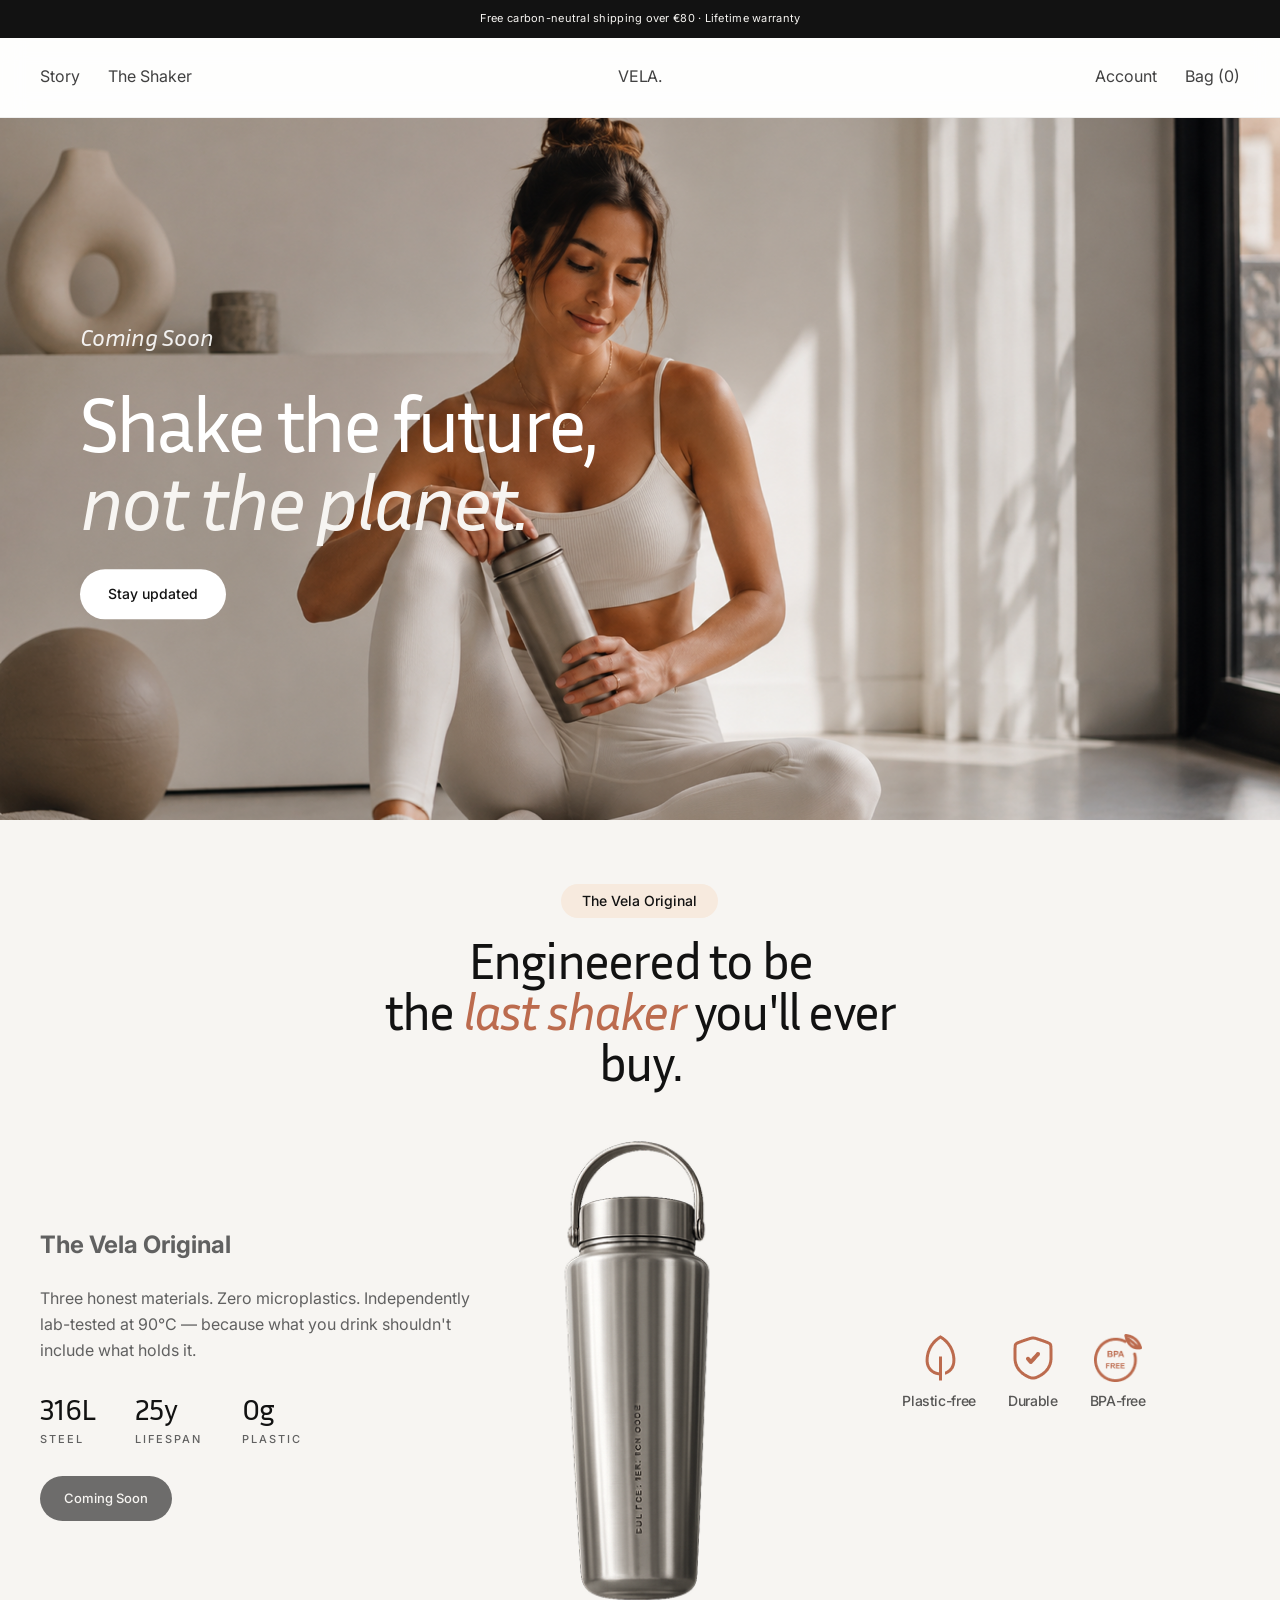
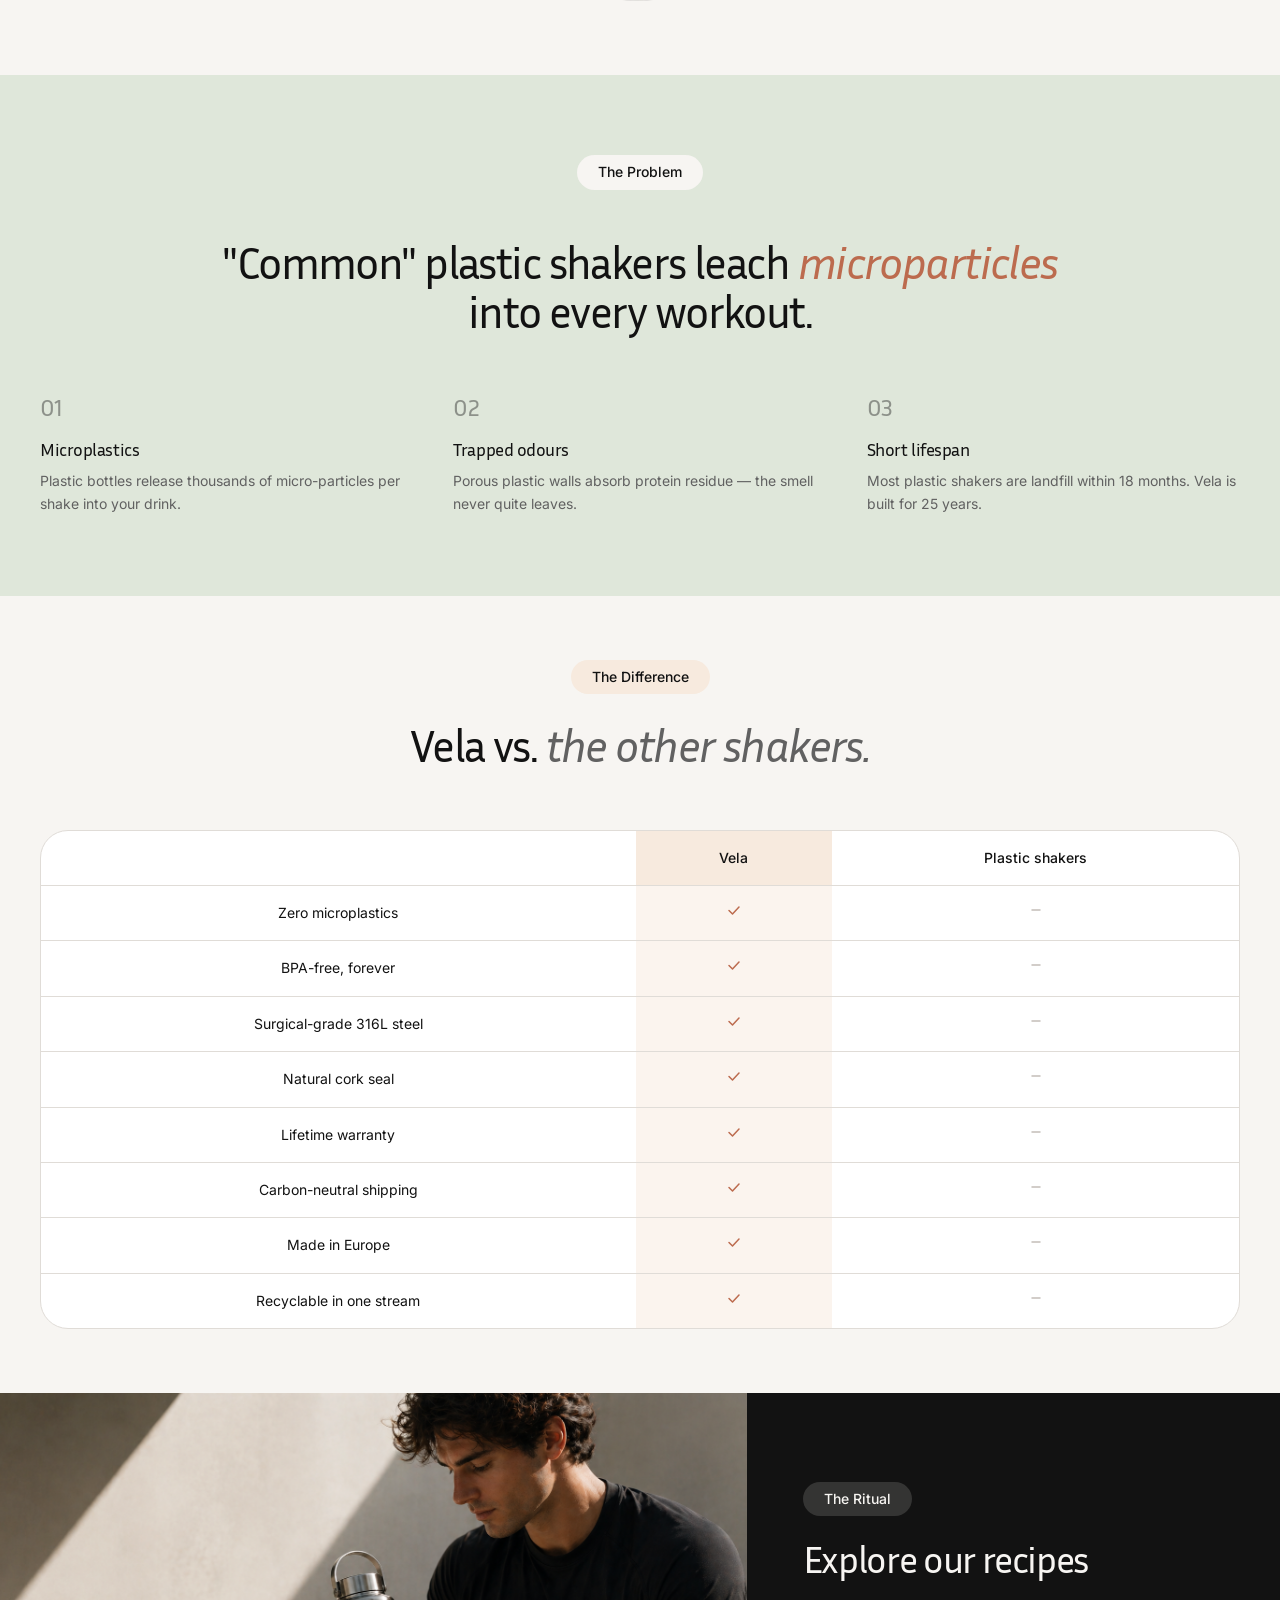
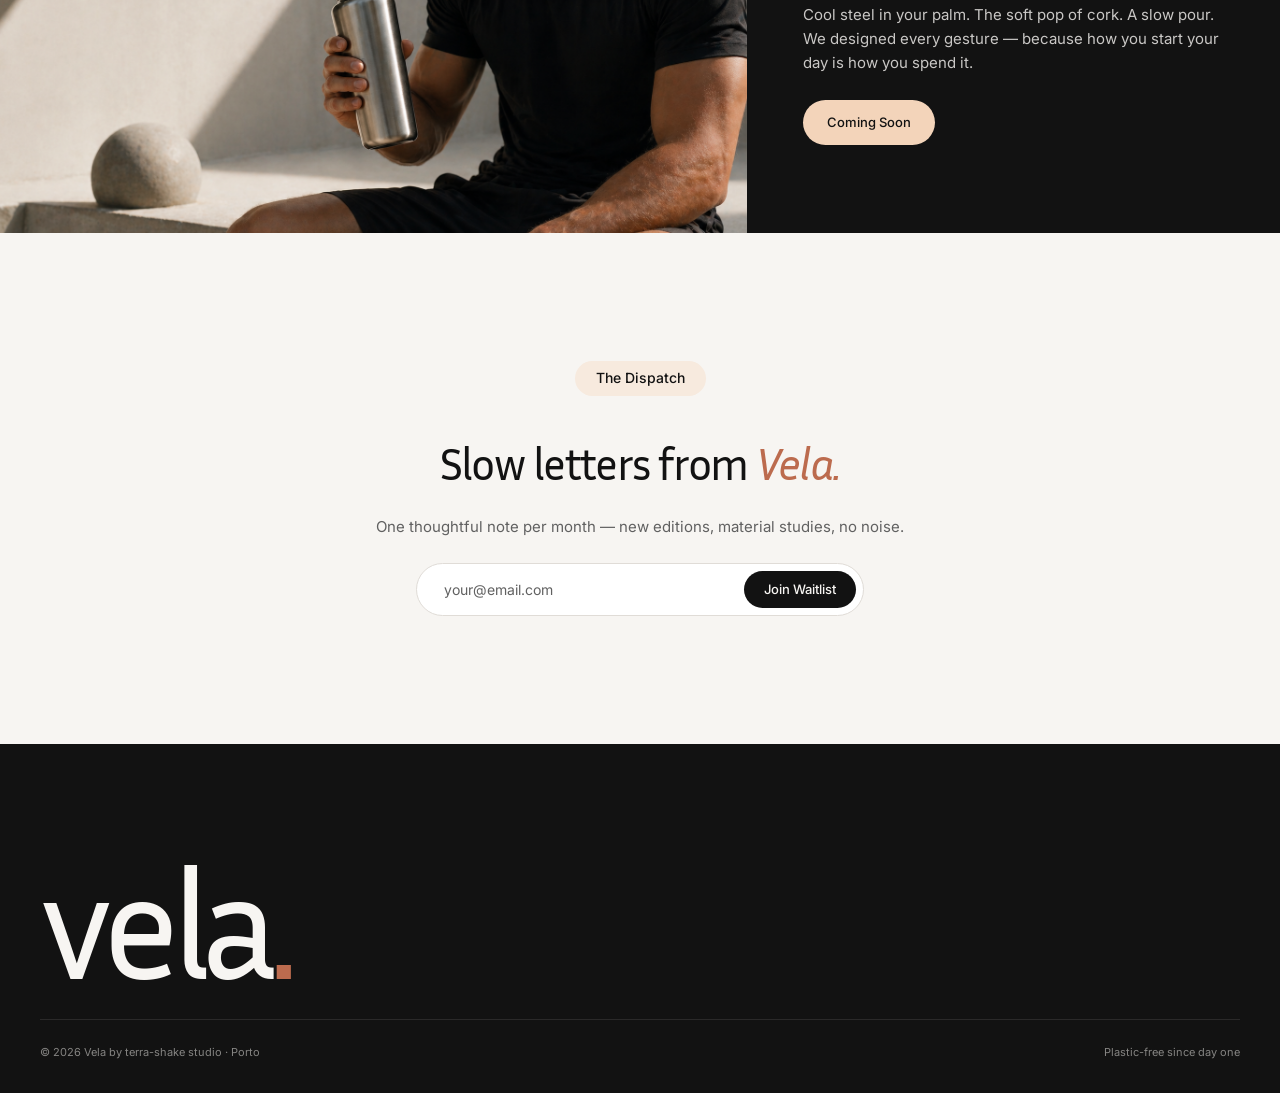
==== index.html @ 33d037b4 "Replace ritual section image with new photo Co-authored-by: Cursor <cursoragent@cursor.com>" ====
<!DOCTYPE html>
<html lang="en">
<head>
  <meta charset="UTF-8" />
  <meta name="viewport" content="width=device-width, initial-scale=1.0" />
  <title>Vela — The Last Shaker You'll Ever Buy</title>
  <link rel="stylesheet" href="styles.css" />
  <link rel="preconnect" href="https://fonts.googleapis.com" />
  <link rel="preconnect" href="https://fonts.gstatic.com" crossorigin />
  <link href="https://fonts.googleapis.com/css2?family=Inria+Sans:ital,wght@0,300;0,400;0,700;1,300;1,400;1,700&family=Inter:wght@300;400;500;600&display=swap" rel="stylesheet" />
</head>
<body>

  <!-- PROMO BANNER -->
  <div class="promo-banner">
    Free carbon-neutral shipping over €80 · Lifetime warranty
  </div>

  <!-- NAV -->
  <nav class="nav">
    <div class="nav-left">
      <a href="#">Story</a>
      <a href="#">The Shaker</a>
    </div>
    <a href="#" class="nav-logo">VELA.</a>
    <div class="nav-right">
      <a href="#">Account</a>
      <a href="#">Bag (0)</a>
    </div>
  </nav>

  <!-- HERO -->
  <section class="hero">
    <img
      src="assets/Section Marketing.png"
      alt="Vela hero"
      class="hero-img"
    />
    <div class="hero-content">
      <p class="hero-eyebrow">Coming Soon</p>
      <h1 class="hero-headline">
        Shake the future,<br />
        <em>not the planet.</em>
      </h1>
      <a href="#waitlist" class="btn-hero">Stay updated</a>
    </div>
  </section>

  <!-- PRODUCT SECTION -->
  <section class="product-section">
    <div class="product-header">
      <div class="pill pill-beige">The Vela Original</div>
      <h2 class="product-headline">
        Engineered to be<br />
        the <em class="accent">last shaker</em> you'll ever<br />
        buy.
      </h2>
    </div>
    <div class="product-body">
      <div class="product-info">
        <div class="product-name-row">
          <span class="product-name">The Vela Original</span>
        </div>
        <p class="product-desc">
          Three honest materials. Zero microplastics. Independently
          lab-tested at 90°C — because what you drink shouldn't
          include what holds it.
        </p>
        <div class="product-stats">
          <div class="stat">
            <span class="stat-value">316L</span>
            <span class="stat-label">STEEL</span>
          </div>
          <div class="stat">
            <span class="stat-value">25y</span>
            <span class="stat-label">LIFESPAN</span>
          </div>
          <div class="stat">
            <span class="stat-value">0g</span>
            <span class="stat-label">PLASTIC</span>
          </div>
        </div>
        <div class="product-cta-row">
          <span class="btn-coming-soon">Coming Soon</span>
        </div>
      </div>
      <div class="product-image">
        <img
          src="assets/ChatGPT Image Apr 30, 2026, 03_59_16 PM 1.png"
          alt="Vela Original Shaker"
        />
      </div>
      <div class="product-badges">
        <div class="feature-badge">
          <img src="assets/Container.png" alt="Plastic-free" />
          <span>Plastic-free</span>
        </div>
        <div class="feature-badge">
          <img src="assets/Container-1.png" alt="Durable" />
          <span>Durable</span>
        </div>
        <div class="feature-badge">
          <img src="assets/Group_1.png" alt="BPA-free" />
          <span>BPA-free</span>
        </div>
      </div>
    </div>
  </section>

  <!-- PROBLEM SECTION -->
  <section class="problem-section">
    <div class="problem-inner">
      <div class="pill pill-white">The Problem</div>
      <h2 class="problem-headline">
        "Common" plastic shakers leach <em class="accent">microparticles</em><br />
        into every workout.
      </h2>
      <div class="problem-grid">
        <div class="problem-item">
          <span class="problem-num">01</span>
          <h4>Microplastics</h4>
          <p>Plastic bottles release thousands of micro-particles per shake into your drink.</p>
        </div>
        <div class="problem-item">
          <span class="problem-num">02</span>
          <h4>Trapped odours</h4>
          <p>Porous plastic walls absorb protein residue — the smell never quite leaves.</p>
        </div>
        <div class="problem-item">
          <span class="problem-num">03</span>
          <h4>Short lifespan</h4>
          <p>Most plastic shakers are landfill within 18 months. Vela is built for 25 years.</p>
        </div>
      </div>
    </div>
  </section>

  <!-- COMPARISON TABLE -->
  <section class="comparison-section">
    <div class="comparison-inner">
      <div class="pill pill-beige">The Difference</div>
      <h2 class="comparison-headline">
        Vela vs. <em class="muted">the other shakers.</em>
      </h2>
      <div class="comparison-table-wrap">
        <table class="comparison-table">
          <thead>
            <tr>
              <th class="col-feature"></th>
              <th class="col-vela">Vela</th>
              <th class="col-others">Plastic shakers</th>
            </tr>
          </thead>
          <tbody>
            <tr>
              <td>Zero microplastics</td>
              <td class="check"><svg width="16" height="16" viewBox="0 0 16 16" fill="none"><path d="M3 8.5L6.5 12L13 5" stroke="#bc6b4e" stroke-width="1.5" stroke-linecap="round" stroke-linejoin="round"/></svg></td>
              <td class="cross"><svg width="16" height="16" viewBox="0 0 16 16" fill="none"><path d="M4 8H12" stroke="#c4bdb8" stroke-width="1.5" stroke-linecap="round"/></svg></td>
            </tr>
            <tr>
              <td>BPA-free, forever</td>
              <td class="check"><svg width="16" height="16" viewBox="0 0 16 16" fill="none"><path d="M3 8.5L6.5 12L13 5" stroke="#bc6b4e" stroke-width="1.5" stroke-linecap="round" stroke-linejoin="round"/></svg></td>
              <td class="cross"><svg width="16" height="16" viewBox="0 0 16 16" fill="none"><path d="M4 8H12" stroke="#c4bdb8" stroke-width="1.5" stroke-linecap="round"/></svg></td>
            </tr>
            <tr>
              <td>Surgical-grade 316L steel</td>
              <td class="check"><svg width="16" height="16" viewBox="0 0 16 16" fill="none"><path d="M3 8.5L6.5 12L13 5" stroke="#bc6b4e" stroke-width="1.5" stroke-linecap="round" stroke-linejoin="round"/></svg></td>
              <td class="cross"><svg width="16" height="16" viewBox="0 0 16 16" fill="none"><path d="M4 8H12" stroke="#c4bdb8" stroke-width="1.5" stroke-linecap="round"/></svg></td>
            </tr>
            <tr>
              <td>Natural cork seal</td>
              <td class="check"><svg width="16" height="16" viewBox="0 0 16 16" fill="none"><path d="M3 8.5L6.5 12L13 5" stroke="#bc6b4e" stroke-width="1.5" stroke-linecap="round" stroke-linejoin="round"/></svg></td>
              <td class="cross"><svg width="16" height="16" viewBox="0 0 16 16" fill="none"><path d="M4 8H12" stroke="#c4bdb8" stroke-width="1.5" stroke-linecap="round"/></svg></td>
            </tr>
            <tr>
              <td>Lifetime warranty</td>
              <td class="check"><svg width="16" height="16" viewBox="0 0 16 16" fill="none"><path d="M3 8.5L6.5 12L13 5" stroke="#bc6b4e" stroke-width="1.5" stroke-linecap="round" stroke-linejoin="round"/></svg></td>
              <td class="cross"><svg width="16" height="16" viewBox="0 0 16 16" fill="none"><path d="M4 8H12" stroke="#c4bdb8" stroke-width="1.5" stroke-linecap="round"/></svg></td>
            </tr>
            <tr>
              <td>Carbon-neutral shipping</td>
              <td class="check"><svg width="16" height="16" viewBox="0 0 16 16" fill="none"><path d="M3 8.5L6.5 12L13 5" stroke="#bc6b4e" stroke-width="1.5" stroke-linecap="round" stroke-linejoin="round"/></svg></td>
              <td class="cross"><svg width="16" height="16" viewBox="0 0 16 16" fill="none"><path d="M4 8H12" stroke="#c4bdb8" stroke-width="1.5" stroke-linecap="round"/></svg></td>
            </tr>
            <tr>
              <td>Made in Europe</td>
              <td class="check"><svg width="16" height="16" viewBox="0 0 16 16" fill="none"><path d="M3 8.5L6.5 12L13 5" stroke="#bc6b4e" stroke-width="1.5" stroke-linecap="round" stroke-linejoin="round"/></svg></td>
              <td class="cross"><svg width="16" height="16" viewBox="0 0 16 16" fill="none"><path d="M4 8H12" stroke="#c4bdb8" stroke-width="1.5" stroke-linecap="round"/></svg></td>
            </tr>
            <tr>
              <td>Recyclable in one stream</td>
              <td class="check"><svg width="16" height="16" viewBox="0 0 16 16" fill="none"><path d="M3 8.5L6.5 12L13 5" stroke="#bc6b4e" stroke-width="1.5" stroke-linecap="round" stroke-linejoin="round"/></svg></td>
              <td class="cross"><svg width="16" height="16" viewBox="0 0 16 16" fill="none"><path d="M4 8H12" stroke="#c4bdb8" stroke-width="1.5" stroke-linecap="round"/></svg></td>
            </tr>
          </tbody>
        </table>
      </div>
    </div>
  </section>

  <!-- RECIPES / RITUAL SECTION -->
  <section class="ritual-section">
    <div class="ritual-img-wrap">
      <img
        src="assets/684e9c93-e46c-40f5-877a-5f025615ecfc_1.png"
        alt="Person holding Vela shaker"
        class="ritual-img"
      />
    </div>
    <div class="ritual-content">
      <div class="pill pill-overlay">The Ritual</div>
      <h2 class="ritual-headline">Explore our recipes</h2>
      <p class="ritual-sub">
        Cool steel in your palm. The soft pop of cork. A slow pour. We
        designed every gesture — because how you start your day is
        how you spend it.
      </p>
      <span class="btn-ritual">Coming Soon</span>
    </div>
  </section>

  <!-- NEWSLETTER / WAITLIST -->
  <section class="waitlist-section" id="waitlist">
    <div class="waitlist-inner">
      <div class="pill pill-beige">The Dispatch</div>
      <h2 class="waitlist-headline">
        Slow letters from <em class="accent">Vela.</em>
      </h2>
      <p class="waitlist-sub">One thoughtful note per month — new editions, material studies, no noise.</p>
      <form class="waitlist-form" onsubmit="handleWaitlist(event)">
        <input type="email" placeholder="your@email.com" class="waitlist-input" required />
        <button type="submit" class="btn-dark-pill">Join Waitlist</button>
      </form>
    </div>
  </section>

  <!-- FOOTER -->
  <footer class="footer">
    <div class="footer-inner">
      <div class="footer-logo-big">
        vela<span class="footer-dot">.</span>
      </div>
      <div class="footer-bottom">
        <span>© 2026 Vela by terra-shake studio · Porto</span>
        <span>Plastic-free since day one</span>
      </div>
    </div>
  </footer>

  <script src="script.js"></script>
  <script>
    function handleWaitlist(e) {
      e.preventDefault();
      const input = e.target.querySelector('input');
      const btn = e.target.querySelector('button');
      btn.textContent = 'You\'re on the list ✓';
      btn.disabled = true;
      input.disabled = true;
    }
  </script>
</body>
</html>
---- styles.css ----
/* =============================================
   VELA — Design tokens from Figma
   ============================================= */

:root {
  --c-bg:        #f7f5f2;
  --c-black:     #121212;
  --c-accent:    #bc6b4e;
  --c-green:     #dfe7da;
  --c-beige:     #f7eade;
  --c-muted:     #616161;
  --c-border:    #e0dcd7;
  --c-white:     #ffffff;

  --f-serif:     'Inria Sans', serif;
  --f-sans:      'Inter', sans-serif;

  --max-w:       1200px;
  --nav-h:       80px;
}

/* =============================================
   RESET
   ============================================= */

*, *::before, *::after { box-sizing: border-box; margin: 0; padding: 0; }
html { scroll-behavior: smooth; }
body { background: var(--c-bg); color: var(--c-black); font-family: var(--f-sans); font-size: 16px; line-height: 1.6; -webkit-font-smoothing: antialiased; }
a { text-decoration: none; color: inherit; }
img { display: block; max-width: 100%; }
button { cursor: pointer; border: none; background: none; font: inherit; }

/* =============================================
   PILLS
   ============================================= */

.pill {
  display: inline-flex;
  align-items: center;
  padding: 6px 21px;
  border-radius: 9999px;
  font-family: var(--f-sans);
  font-weight: 500;
  font-size: 14px;
  white-space: nowrap;
  width: fit-content;
}
.pill-beige  { background: var(--c-beige); color: var(--c-black); }
.pill-white  { background: var(--c-bg); color: var(--c-black); }
.pill-overlay{ background: rgba(247,245,242,0.15); color: var(--c-bg); }
.pill-sm     { font-size: 12px; padding: 8px 14px; }

/* =============================================
   PROMO BANNER
   ============================================= */

.promo-banner {
  background: var(--c-black);
  color: var(--c-bg);
  text-align: center;
  font-family: var(--f-sans);
  font-size: 11px;
  font-weight: 400;
  letter-spacing: 0.025em;
  padding: 10px 24px;
}

/* =============================================
   NAV
   ============================================= */

.nav {
  position: sticky;
  top: 0;
  z-index: 100;
  display: flex;
  align-items: center;
  justify-content: space-between;
  height: var(--nav-h);
  padding: 0 40px;
  background: rgba(255,255,255,0.85);
  backdrop-filter: blur(12px);
  -webkit-backdrop-filter: blur(12px);
  border-bottom: 1px solid rgba(18,18,18,0.05);
}

.nav-left,
.nav-right {
  display: flex;
  align-items: center;
  gap: 28px;
  flex: 1;
}
.nav-right { justify-content: flex-end; }

.nav a {
  font-family: var(--f-sans);
  font-size: 16px;
  font-weight: 400;
  color: rgba(18,18,18,0.8);
  transition: color 0.2s;
}
.nav a:hover { color: var(--c-black); }

.nav-logo {
  font-family: 'Inria Sans', serif;
  font-size: 32px;
  font-weight: 700;
  letter-spacing: -0.02em;
  color: var(--c-black);
  flex: none;
}

/* =============================================
   HERO
   ============================================= */

.hero {
  position: relative;
  height: 78vh;
  min-height: 560px;
  overflow: hidden;
}

.hero-img {
  position: absolute;
  inset: 0;
  width: 100%;
  height: 100%;
  object-fit: cover;
  object-position: center top;
}

.hero-content {
  position: absolute;
  top: 50%;
  left: 80px;
  transform: translateY(-50%);
  display: flex;
  flex-direction: column;
  align-items: flex-start;
  gap: 28px;
  max-width: 860px;
}

.hero-eyebrow {
  font-family: var(--f-serif);
  font-style: italic;
  font-size: clamp(18px, 2vw, 24px);
  font-weight: 400;
  color: var(--c-white);
  letter-spacing: -0.01em;
  opacity: 0.9;
}

.hero-headline {
  font-family: var(--f-serif);
  font-size: clamp(48px, 6vw, 96px);
  font-weight: 400;
  line-height: 1.02;
  letter-spacing: -0.04em;
  color: var(--c-white);
}
.hero-headline em {
  font-style: italic;
  color: var(--c-bg);
}

.btn-hero {
  display: inline-flex;
  align-items: center;
  padding: 14px 28px;
  border-radius: 9999px;
  background: var(--c-white);
  font-family: var(--f-sans);
  font-size: 14px;
  font-weight: 500;
  color: var(--c-black);
  transition: opacity 0.2s;
}
.btn-hero:hover { opacity: 0.85; }

/* =============================================
   PRODUCT SECTION
   ============================================= */

.product-section {
  display: flex;
  flex-direction: column;
  align-items: center;
  gap: 48px;
  padding: 64px 40px;
}

.product-header {
  display: flex;
  flex-direction: column;
  align-items: center;
  gap: 16px;
  text-align: center;
}

.product-headline {
  font-family: var(--f-serif);
  font-size: clamp(36px, 4vw, 60px);
  font-weight: 400;
  line-height: 1;
  letter-spacing: -0.035em;
  color: var(--c-black);
  text-align: center;
}
.product-headline .accent { font-style: italic; color: var(--c-accent); }

.product-body {
  display: flex;
  align-items: center;
  gap: 48px;
  width: 100%;
  max-width: var(--max-w);
}

.product-info {
  flex: 1;
  display: flex;
  flex-direction: column;
  gap: 20px;
}

.product-name-row {
  display: flex;
  flex-direction: column;
  gap: 8px;
}

.product-name {
  font-family: var(--f-sans);
  font-size: 24px;
  font-weight: 700;
  color: var(--c-muted);
}

.product-desc {
  font-family: var(--f-sans);
  font-size: 16px;
  font-weight: 400;
  color: var(--c-muted);
  line-height: 1.625;
  max-width: 448px;
}

.product-stats {
  display: flex;
  gap: 40px;
  padding-top: 8px;
}

.stat {
  display: flex;
  flex-direction: column;
  gap: 4px;
}

.stat-value {
  font-family: var(--f-serif);
  font-size: 30px;
  font-weight: 400;
  letter-spacing: -0.025em;
  color: var(--c-black);
  line-height: 1.2;
}

.stat-label {
  font-family: var(--f-sans);
  font-size: 11px;
  font-weight: 500;
  letter-spacing: 0.18em;
  text-transform: uppercase;
  color: var(--c-muted);
}

.product-cta-row {
  padding-top: 8px;
}

.coming-soon-badge {
  display: inline-flex;
  align-items: center;
  padding: 10px 24px;
  border-radius: 9999px;
  background: rgba(18,18,18,0.08);
  font-family: var(--f-sans);
  font-size: 13px;
  font-weight: 500;
  color: var(--c-muted);
  letter-spacing: 0.02em;
}

.btn-coming-soon {
  display: inline-flex;
  align-items: center;
  padding: 12px 24px;
  border-radius: 9999px;
  background: var(--c-black);
  font-family: var(--f-sans);
  font-size: 13px;
  font-weight: 500;
  color: var(--c-bg);
  opacity: 0.6;
  cursor: default;
}

.coming-soon-light {
  background: rgba(247,245,242,0.25);
  color: var(--c-bg);
}

.btn-ritual {
  display: inline-flex;
  align-items: center;
  padding: 12px 24px;
  border-radius: 9999px;
  background: #f3d4ba;
  font-family: var(--f-sans);
  font-size: 13px;
  font-weight: 500;
  color: var(--c-black);
}

.product-image {
  width: 240px;
  flex-shrink: 0;
}
.product-image img { width: 100%; }

.product-badges {
  flex: 1;
  display: flex;
  flex-wrap: wrap;
  gap: 32px;
  justify-content: center;
}

.feature-badge {
  display: flex;
  flex-direction: column;
  align-items: center;
  gap: 8px;
  font-family: var(--f-sans);
  font-size: 14px;
  font-weight: 500;
  color: rgba(18,18,18,0.7);
  letter-spacing: -0.025em;
}
.feature-badge img { width: 48px; height: 48px; }

/* =============================================
   PROBLEM SECTION
   ============================================= */

.problem-section {
  background: var(--c-green);
  padding: 80px 40px;
}

.problem-inner {
  max-width: var(--max-w);
  margin: 0 auto;
  display: flex;
  flex-direction: column;
  align-items: center;
  gap: 48px;
}

.problem-headline {
  font-family: var(--f-serif);
  font-size: clamp(28px, 3.5vw, 48px);
  font-weight: 400;
  line-height: 1.1;
  letter-spacing: -0.035em;
  text-align: center;
  color: var(--c-black);
}
.problem-headline .accent { font-style: italic; color: var(--c-accent); }

.problem-grid {
  display: grid;
  grid-template-columns: repeat(3, 1fr);
  gap: 40px;
  width: 100%;
  padding-top: 8px;
}

.problem-item {
  display: flex;
  flex-direction: column;
  gap: 6px;
}

.problem-num {
  font-family: var(--f-serif);
  font-size: 24px;
  font-weight: 400;
  color: rgba(18,18,18,0.4);
  letter-spacing: -0.025em;
  line-height: 1.33;
}

.problem-item h4 {
  font-family: var(--f-serif);
  font-size: 18px;
  font-weight: 400;
  letter-spacing: -0.025em;
  color: var(--c-black);
  margin-top: 5px;
}

.problem-item p {
  font-family: var(--f-sans);
  font-size: 14px;
  font-weight: 400;
  color: var(--c-muted);
  line-height: 1.625;
}

/* =============================================
   COMPARISON TABLE
   ============================================= */

.comparison-section {
  padding: 64px 40px;
}

.comparison-inner {
  max-width: var(--max-w);
  margin: 0 auto;
  display: flex;
  flex-direction: column;
  align-items: center;
  gap: 16px;
}

.comparison-headline {
  font-family: var(--f-serif);
  font-size: clamp(28px, 3.5vw, 48px);
  font-weight: 400;
  letter-spacing: -0.035em;
  color: var(--c-black);
  text-align: center;
  margin-bottom: 32px;
}
.comparison-headline .muted { font-style: italic; color: var(--c-muted); }

.comparison-table-wrap {
  width: 100%;
  background: var(--c-white);
  border: 1px solid var(--c-border);
  border-radius: 28px;
  overflow: hidden;
}

.comparison-table {
  width: 100%;
  border-collapse: collapse;
}

.comparison-table th,
.comparison-table td {
  padding: 16px 20px;
  border-bottom: 1px solid var(--c-border);
  font-family: var(--f-sans);
  font-size: 14px;
  text-align: center;
}

.comparison-table tr:last-child td { border-bottom: none; }

.comparison-table th {
  font-weight: 500;
  font-size: 14px;
  color: var(--c-black);
}

.comparison-table td.col-feature,
.comparison-table th.col-feature {
  text-align: left;
  color: var(--c-black);
  font-weight: 400;
}

.col-vela { background: var(--c-beige); }
.comparison-table td.check { background: rgba(247,234,222,0.5); }

.comparison-table td img {
  width: 16px;
  height: 16px;
  margin: 0 auto;
}

/* =============================================
   RITUAL / RECIPES SECTION
   ============================================= */

.ritual-section {
  display: grid;
  grid-template-columns: 7fr 5fr;
  background: var(--c-black);
  min-height: 440px;
  overflow: hidden;
}

.ritual-img-wrap {
  overflow: hidden;
}

.ritual-img {
  width: 100%;
  height: 100%;
  object-fit: cover;
  object-position: center;
}

.ritual-content {
  display: flex;
  flex-direction: column;
  align-items: flex-start;
  justify-content: center;
  gap: 24px;
  padding: 56px;
  color: var(--c-bg);
}

.ritual-headline {
  font-family: var(--f-serif);
  font-size: clamp(28px, 3vw, 48px);
  font-weight: 400;
  line-height: 1;
  letter-spacing: -0.035em;
  color: var(--c-bg);
}

.ritual-sub {
  font-family: var(--f-sans);
  font-size: 15px;
  font-weight: 400;
  color: rgba(247,245,242,0.8);
  line-height: 1.625;
  max-width: 448px;
}

/* =============================================
   WAITLIST / NEWSLETTER
   ============================================= */

.waitlist-section {
  padding: 128px 40px;
  background: var(--c-bg);
}

.waitlist-inner {
  max-width: 600px;
  margin: 0 auto;
  display: flex;
  flex-direction: column;
  align-items: center;
  gap: 16px;
  text-align: center;
}

.waitlist-headline {
  font-family: var(--f-serif);
  font-size: clamp(28px, 3.5vw, 48px);
  font-weight: 400;
  letter-spacing: -0.035em;
  color: var(--c-black);
  margin-top: 16px;
}
.waitlist-headline .accent { font-style: italic; color: var(--c-accent); }

.waitlist-sub {
  font-family: var(--f-sans);
  font-size: 15px;
  font-weight: 400;
  color: var(--c-muted);
  margin-bottom: 8px;
}

.waitlist-form {
  display: flex;
  align-items: center;
  gap: 0;
  width: 100%;
  max-width: 448px;
  background: var(--c-white);
  border: 1px solid var(--c-border);
  border-radius: 9999px;
  padding: 7px;
}

.waitlist-input {
  flex: 1;
  border: none;
  outline: none;
  background: transparent;
  font-family: var(--f-sans);
  font-size: 14px;
  color: var(--c-muted);
  padding: 8px 20px;
}
.waitlist-input::placeholder { color: var(--c-muted); }

.btn-dark-pill {
  background: var(--c-black);
  color: var(--c-bg);
  font-family: var(--f-sans);
  font-size: 13px;
  font-weight: 500;
  padding: 8px 20px;
  border-radius: 9999px;
  white-space: nowrap;
  transition: opacity 0.2s;
}
.btn-dark-pill:hover { opacity: 0.85; }
.btn-dark-pill:disabled { opacity: 0.5; cursor: default; }

/* =============================================
   FOOTER
   ============================================= */

.footer {
  background: var(--c-black);
  padding: 80px 40px 32px;
}

.footer-inner {
  max-width: var(--max-w);
  margin: 0 auto;
  display: flex;
  flex-direction: column;
  gap: 32px;
}

.footer-cols {
  display: grid;
  grid-template-columns: repeat(4, 1fr);
  gap: 48px;
}

.footer-col {
  display: flex;
  flex-direction: column;
  gap: 10px;
}

.footer-col h5 {
  font-family: var(--f-sans);
  font-size: 11px;
  font-weight: 400;
  text-transform: uppercase;
  letter-spacing: 0.18em;
  color: rgba(247,245,242,0.5);
  margin-bottom: 6px;
}

.footer-col a {
  font-family: var(--f-sans);
  font-size: 14px;
  font-weight: 400;
  color: rgba(247,245,242,0.85);
  line-height: 1.43;
  transition: color 0.2s;
}
.footer-col a:hover { color: var(--c-bg); }

.footer-logo-big {
  font-family: var(--f-serif);
  font-size: clamp(80px, 12vw, 200px);
  font-weight: 400;
  letter-spacing: -0.06em;
  line-height: 0.85;
  color: var(--c-bg);
  padding-top: 32px;
}

.footer-dot { color: var(--c-accent); }

.footer-bottom {
  display: flex;
  justify-content: space-between;
  align-items: center;
  padding-top: 24px;
  border-top: 1px solid rgba(247,245,242,0.1);
  font-family: var(--f-sans);
  font-size: 11px;
  color: rgba(247,245,242,0.5);
}

/* =============================================
   ACCENT UTILITY
   ============================================= */

.accent { color: var(--c-accent); }

/* =============================================
   RESPONSIVE
   ============================================= */

@media (max-width: 1024px) {
  .product-body { flex-direction: column; align-items: flex-start; }
  .product-image { width: 100%; max-width: 300px; margin: 0 auto; }
  .product-badges { width: 100%; justify-content: flex-start; }
  .ritual-section { grid-template-columns: 1fr; }
  .ritual-img-wrap { height: 300px; }
  .footer-cols { grid-template-columns: repeat(2, 1fr); }
}

@media (max-width: 768px) {
  .nav { padding: 0 20px; }
  .nav-left a:not(:first-child) { display: none; }
  .nav-right a:first-child { display: none; }
  .hero-content { left: 24px; top: 50%; transform: translateY(-50%); }
  .problem-grid { grid-template-columns: 1fr; }
  .footer-cols { grid-template-columns: 1fr 1fr; }
  .footer-bottom { flex-direction: column; gap: 8px; text-align: center; }
  .product-section,
  .comparison-section,
  .waitlist-section { padding-left: 20px; padding-right: 20px; }
  .problem-section { padding-left: 20px; padding-right: 20px; }
  .ritual-content { padding: 32px 24px; }
}
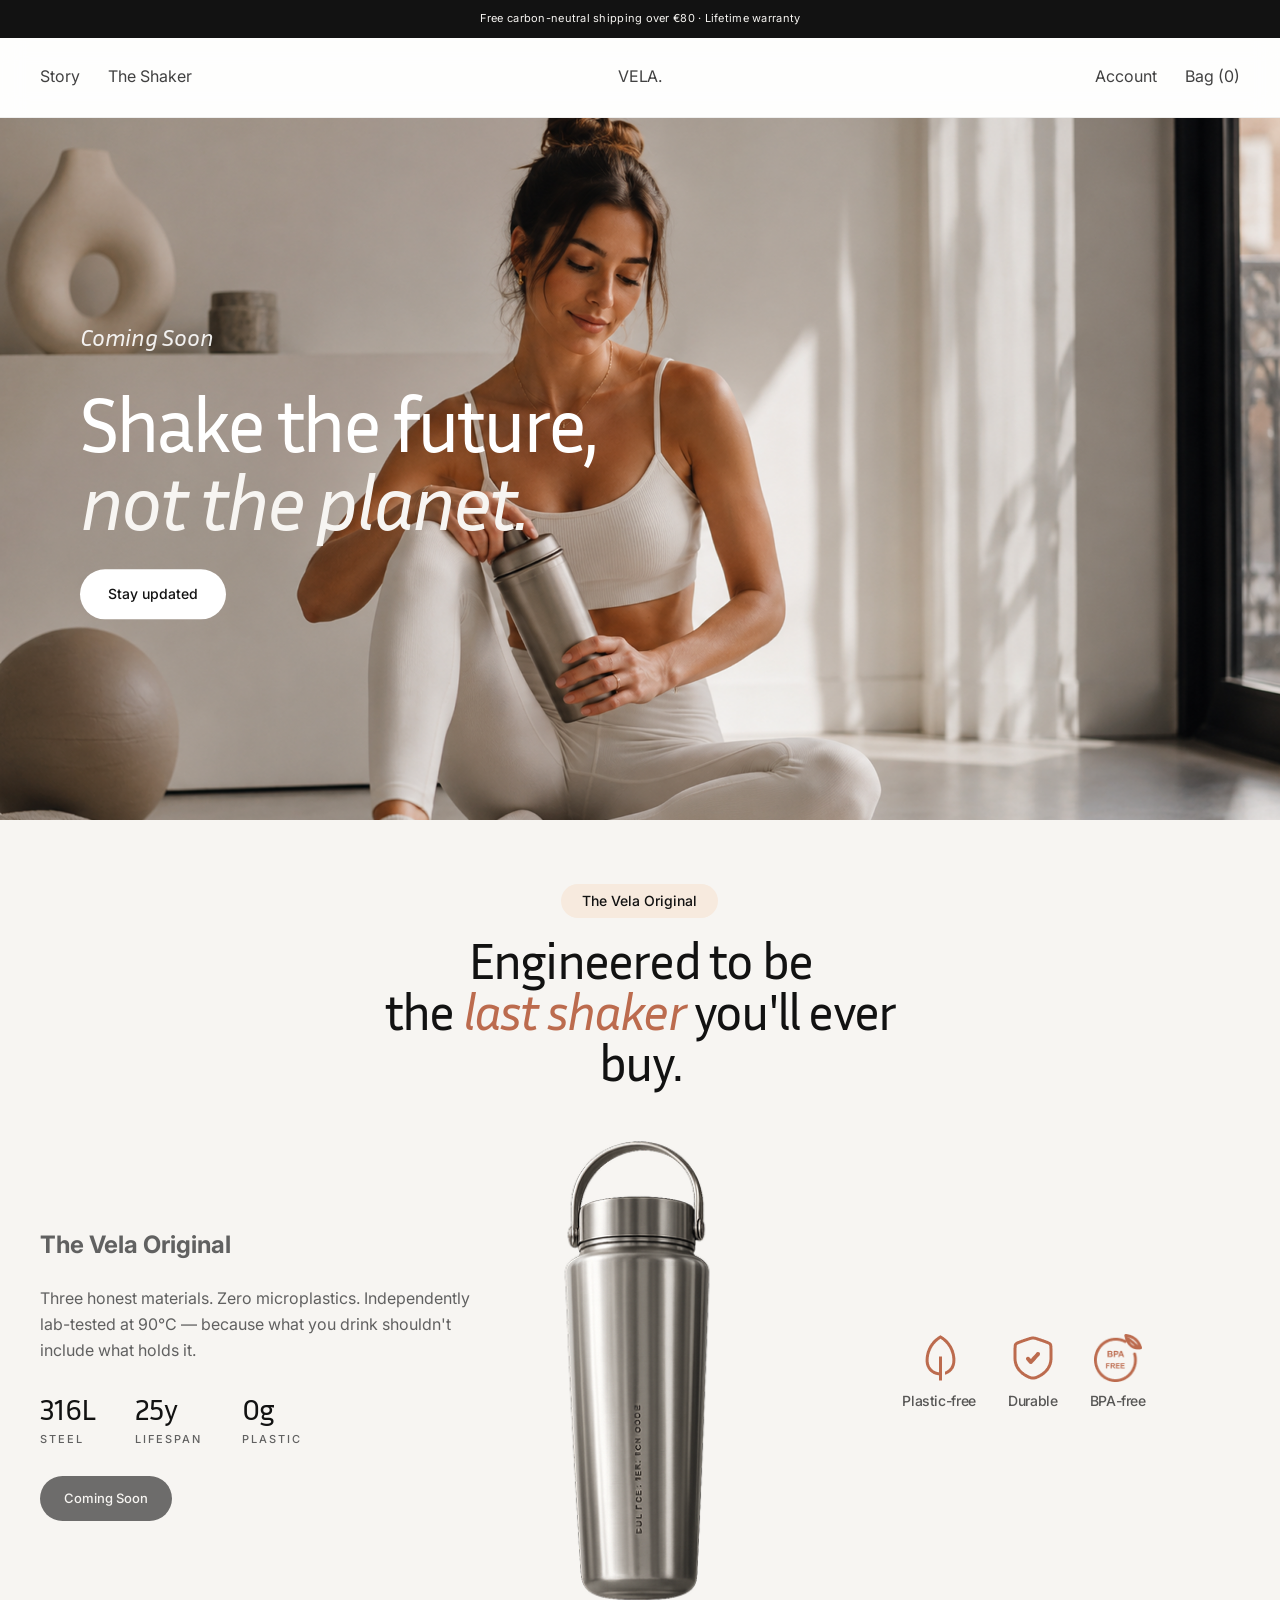
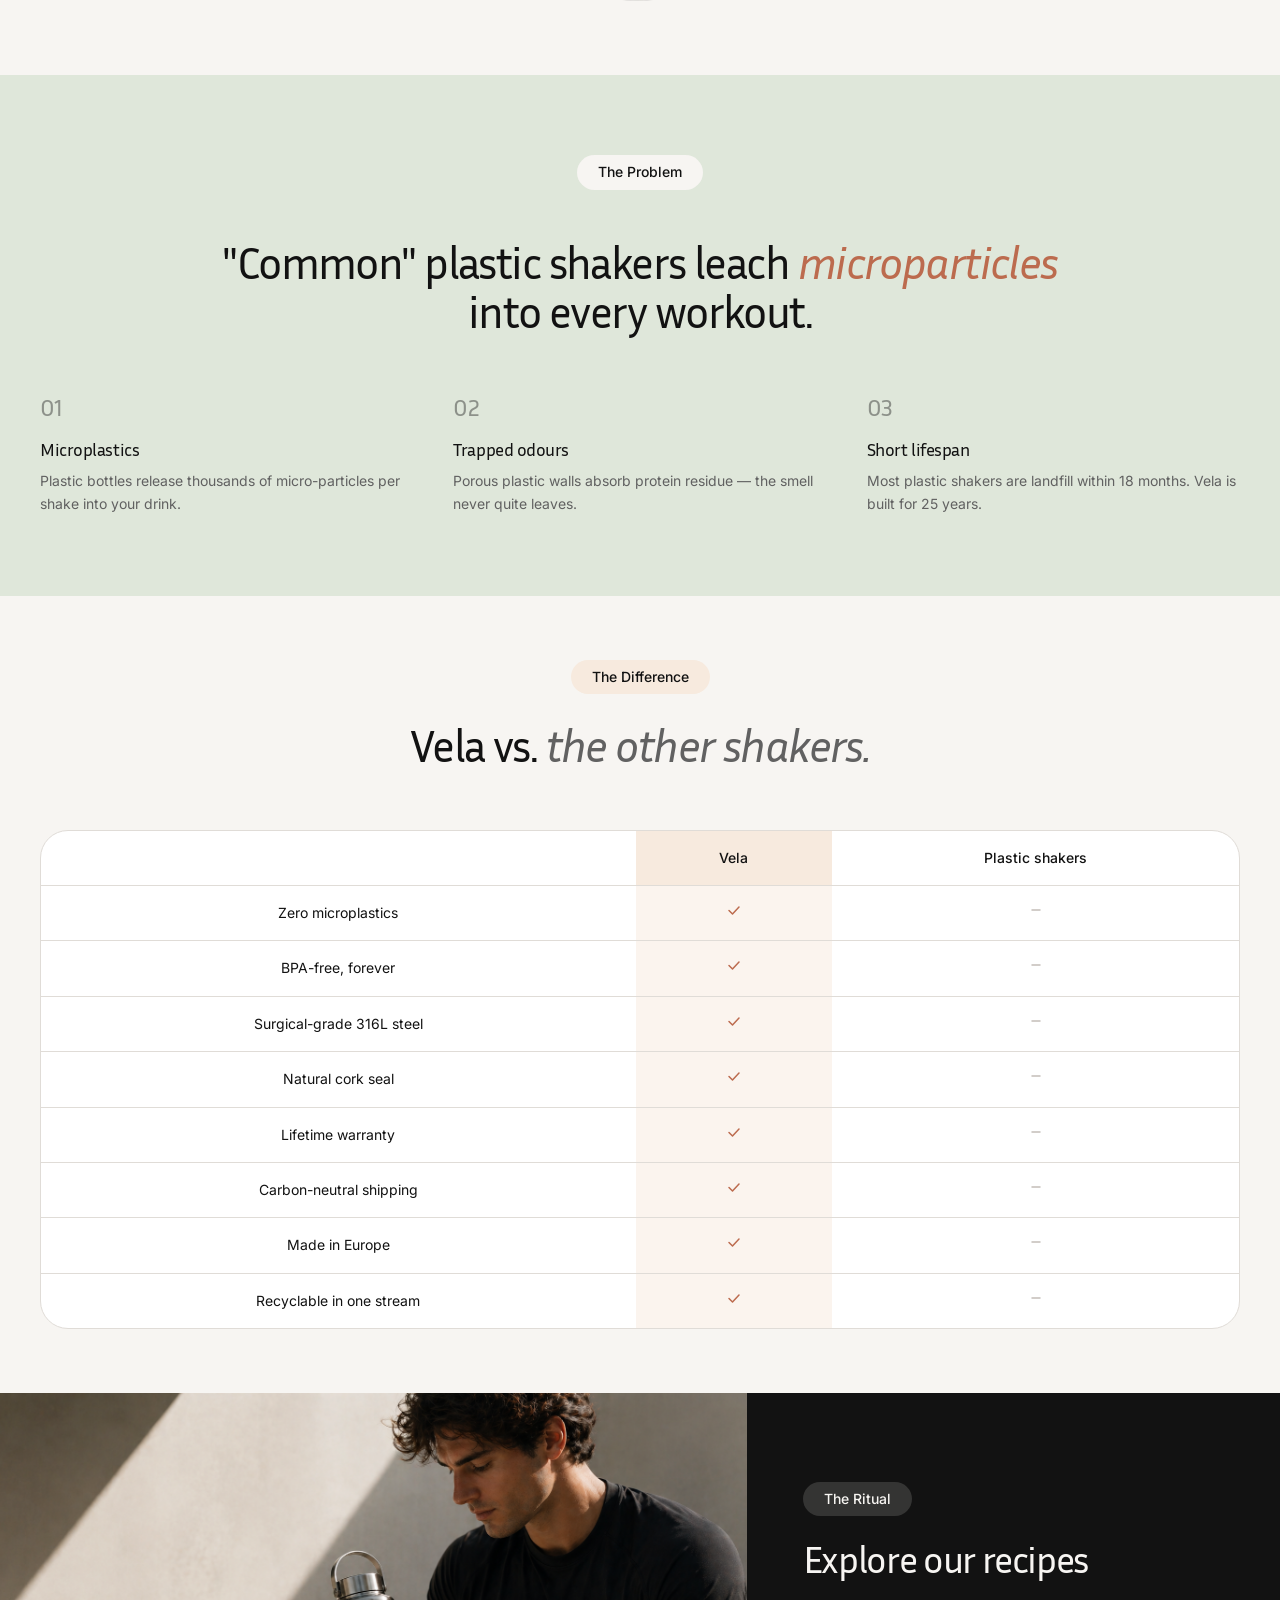
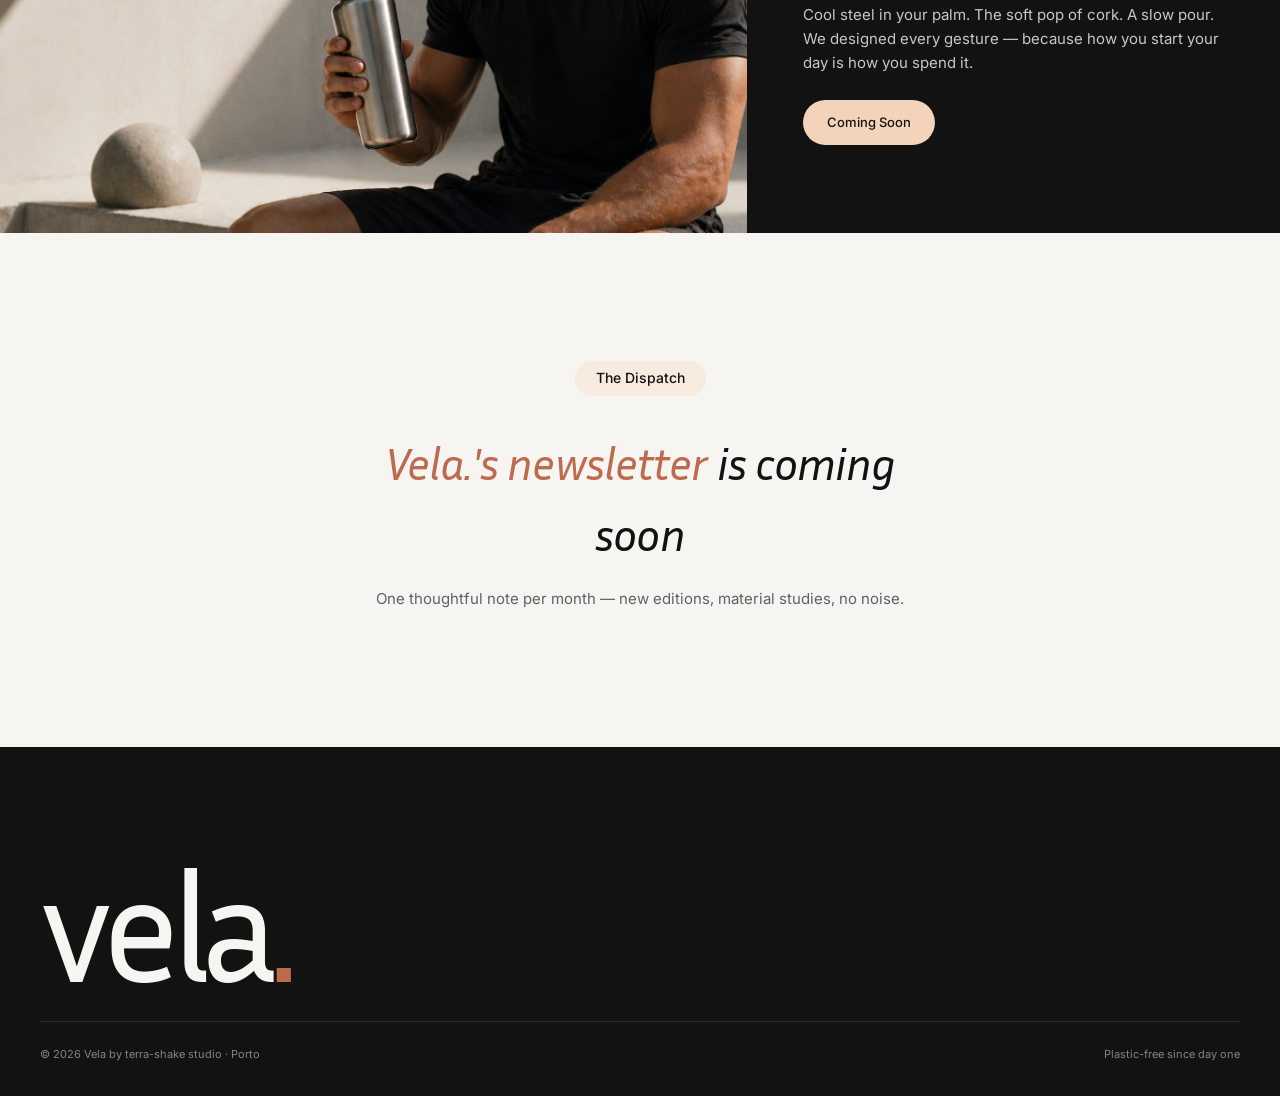
==== commit 81154022: "Newsletter: match Figma text, remove input form Co-authored-by: Cursor <cursoragent@cursor.com>" ====
--- a/index.html
+++ b/index.html
@@ -224,13 +224,9 @@
     <div class="waitlist-inner">
       <div class="pill pill-beige">The Dispatch</div>
       <h2 class="waitlist-headline">
-        Slow letters from <em class="accent">Vela.</em>
+        <em class="accent">Vela.'s newsletter</em> is coming soon
       </h2>
       <p class="waitlist-sub">One thoughtful note per month — new editions, material studies, no noise.</p>
-      <form class="waitlist-form" onsubmit="handleWaitlist(event)">
-        <input type="email" placeholder="your@email.com" class="waitlist-input" required />
-        <button type="submit" class="btn-dark-pill">Join Waitlist</button>
-      </form>
     </div>
   </section>
 
--- a/styles.css
+++ b/styles.css
@@ -568,13 +568,15 @@
 
 .waitlist-headline {
   font-family: var(--f-serif);
-  font-size: clamp(28px, 3.5vw, 48px);
-  font-weight: 400;
-  letter-spacing: -0.035em;
+  font-size: clamp(28px, 3.5vw, 52px);
+  font-weight: 400;
+  font-style: italic;
+  letter-spacing: -0.02em;
   color: var(--c-black);
   margin-top: 16px;
 }
 .waitlist-headline .accent { font-style: italic; color: var(--c-accent); }
+.waitlist-headline em.black { font-style: italic; color: var(--c-black); }
 
 .waitlist-sub {
   font-family: var(--f-sans);
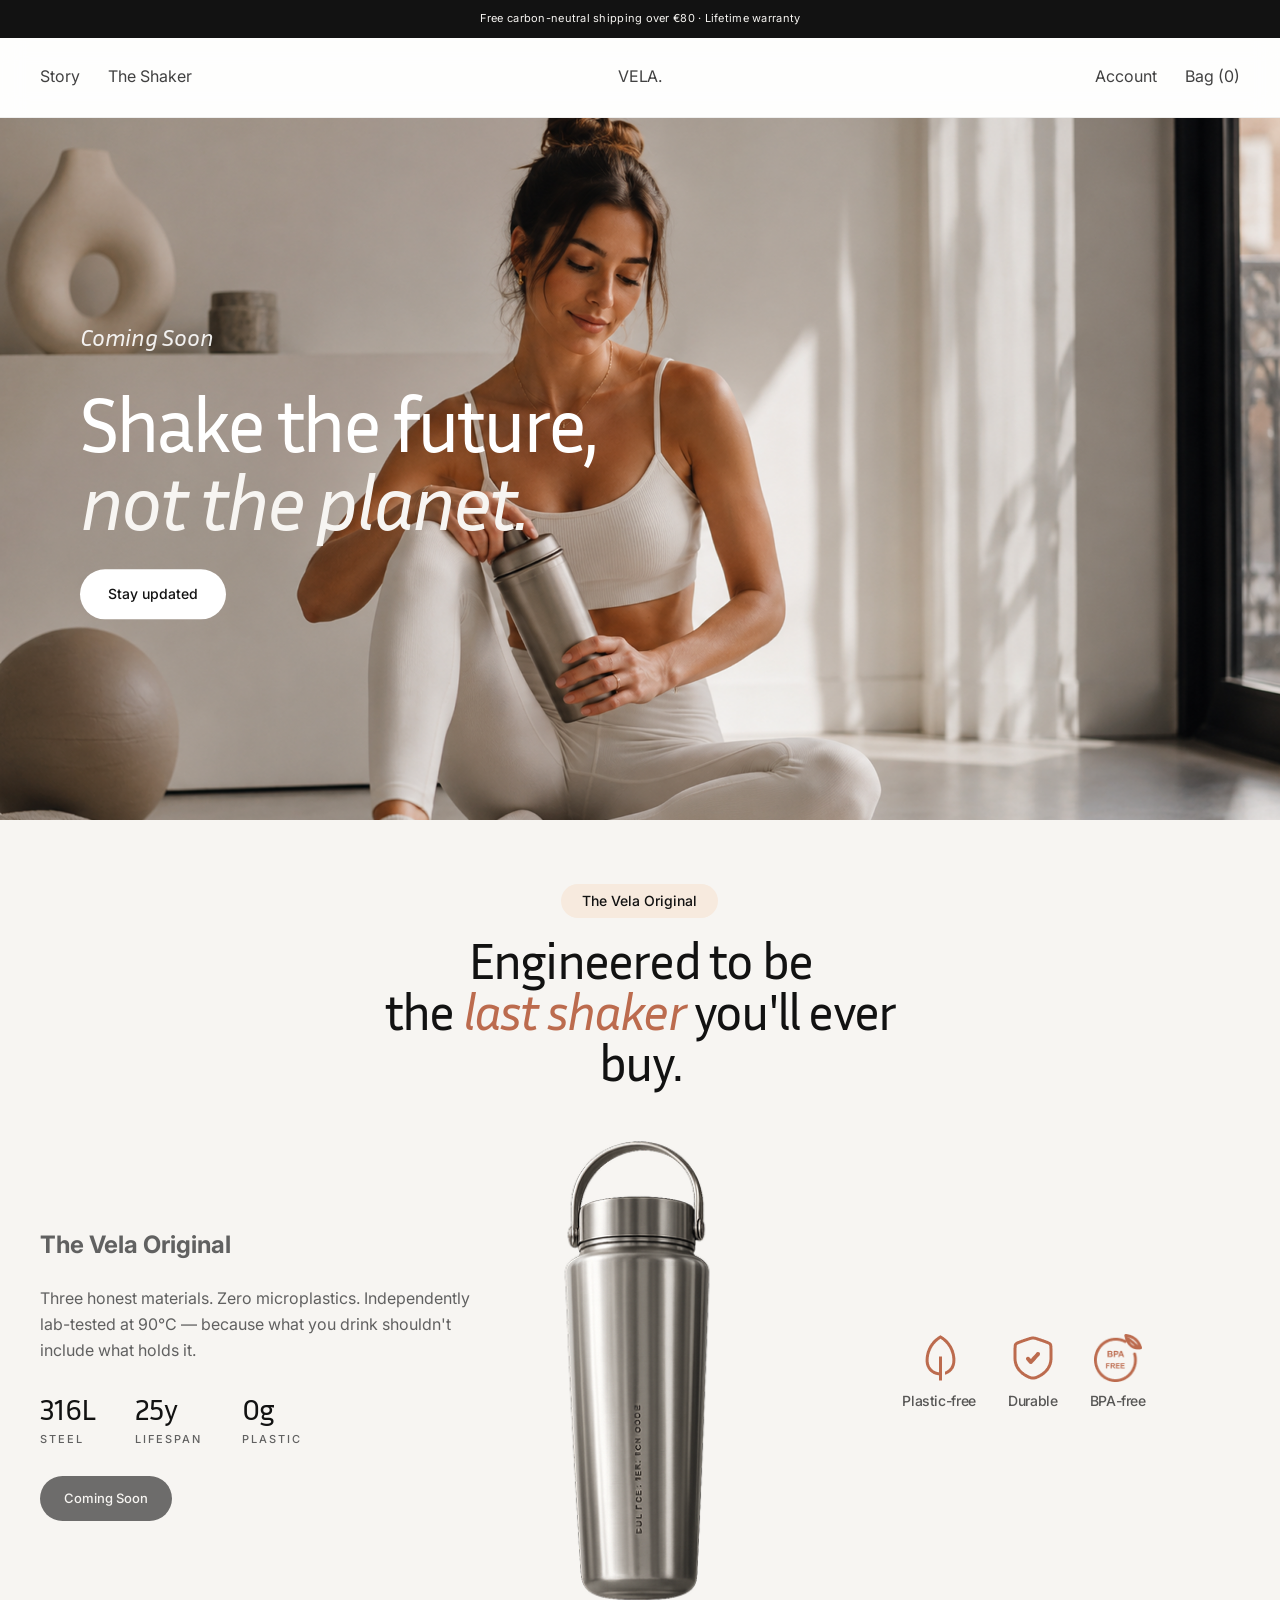
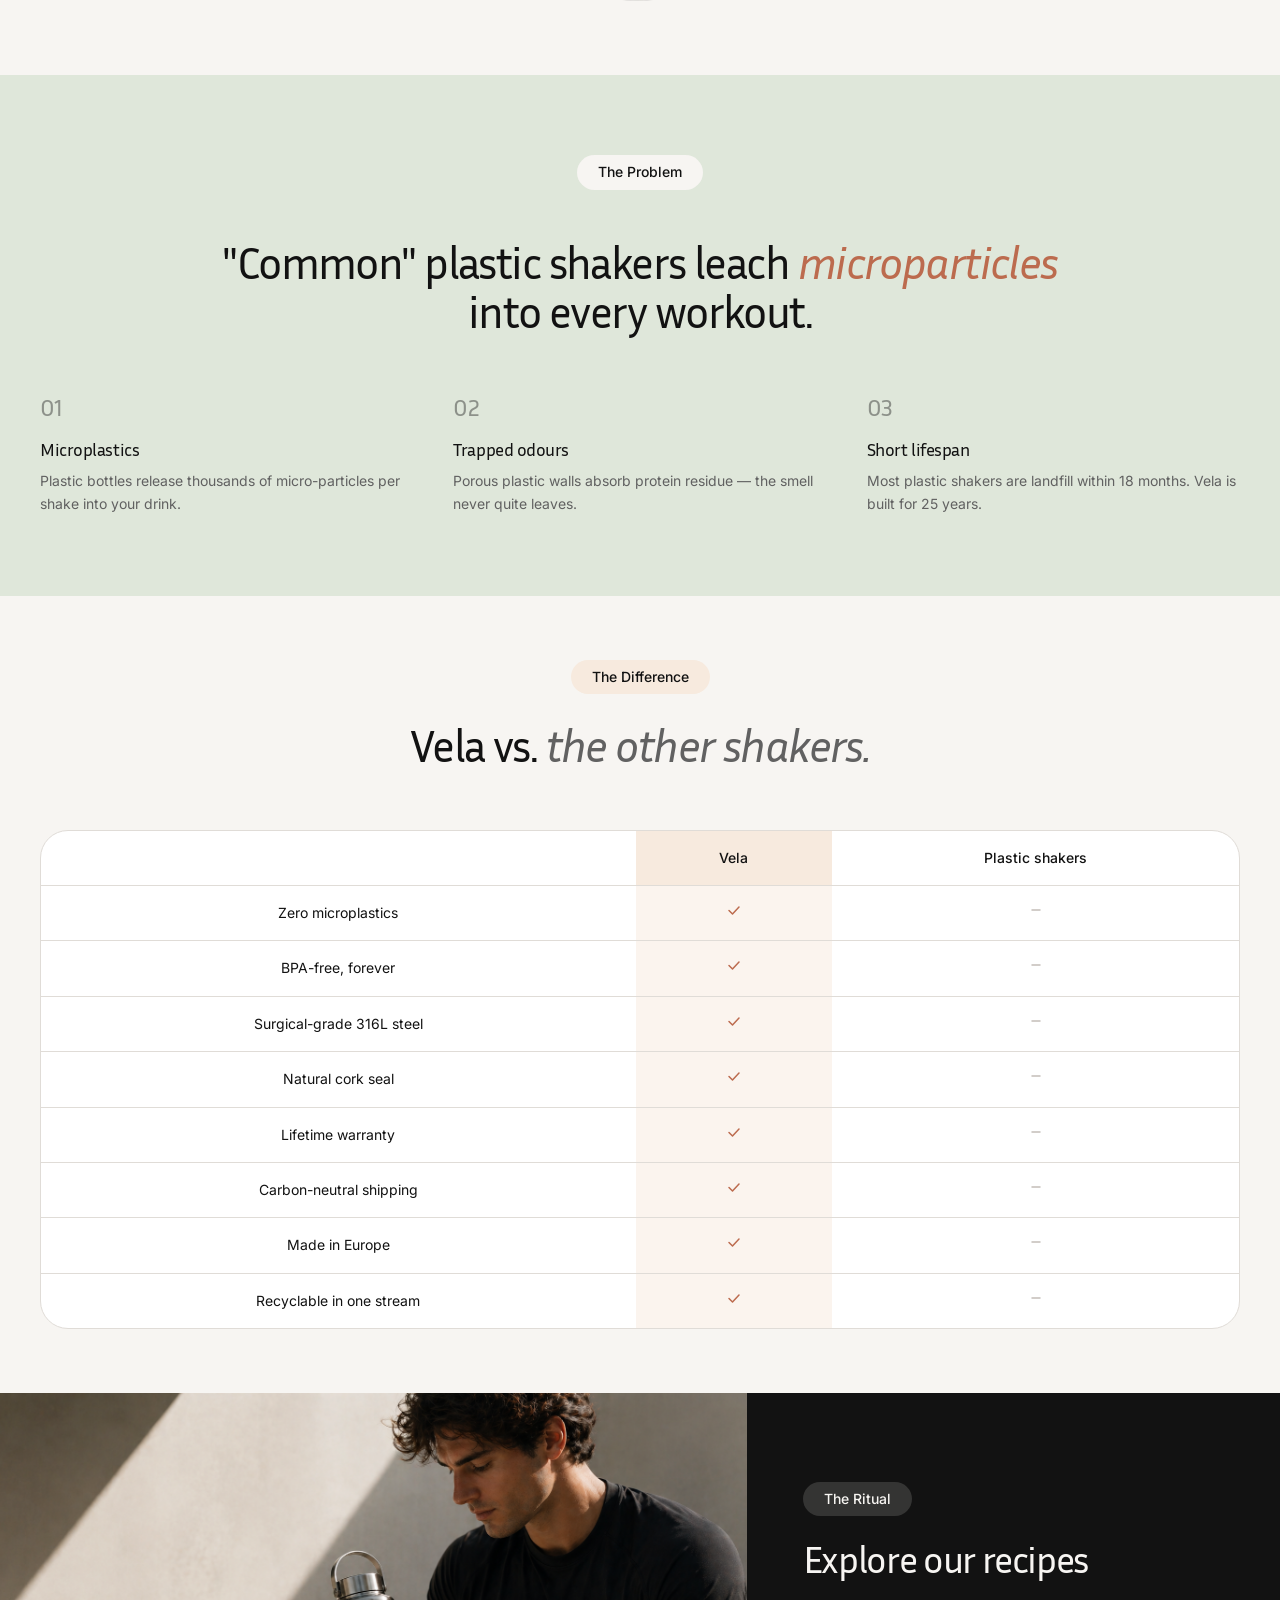
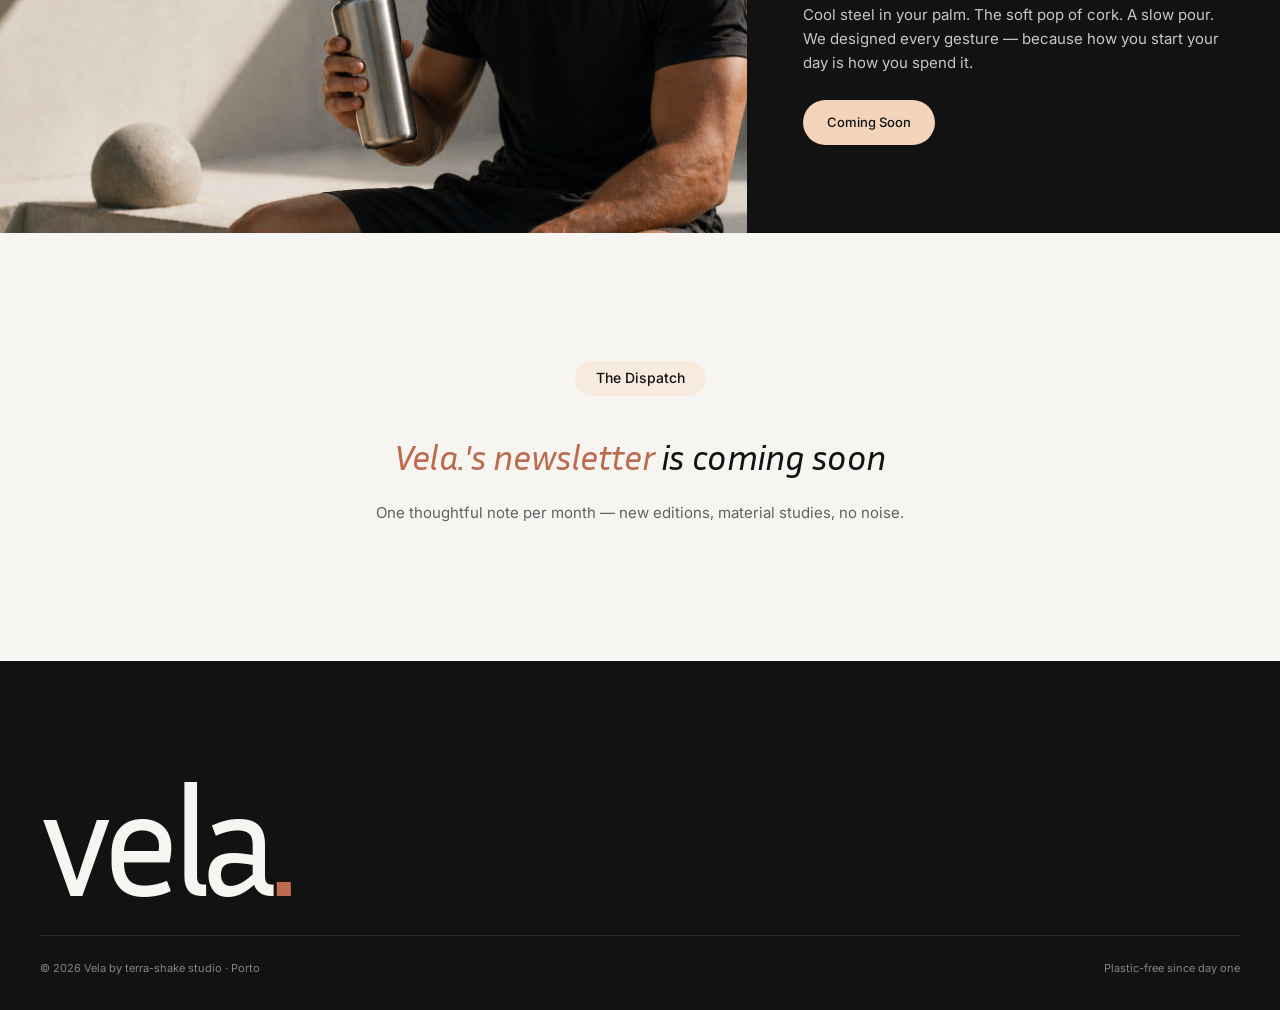
==== commit f7d53b84: "Nav 'The Shaker' links to product section Co-authored-by: Cursor <cursoragent@cursor.com>" ====
--- a/index.html
+++ b/index.html
@@ -20,7 +20,7 @@
   <nav class="nav">
     <div class="nav-left">
       <a href="#">Story</a>
-      <a href="#">The Shaker</a>
+      <a href="#product">The Shaker</a>
     </div>
     <a href="#" class="nav-logo">VELA.</a>
     <div class="nav-right">
@@ -47,7 +47,7 @@
   </section>
 
   <!-- PRODUCT SECTION -->
-  <section class="product-section">
+  <section class="product-section" id="product">
     <div class="product-header">
       <div class="pill pill-beige">The Vela Original</div>
       <h2 class="product-headline">
--- a/styles.css
+++ b/styles.css
@@ -568,7 +568,7 @@
 
 .waitlist-headline {
   font-family: var(--f-serif);
-  font-size: clamp(28px, 3.5vw, 52px);
+  font-size: clamp(20px, 2.8vw, 40px);
   font-weight: 400;
   font-style: italic;
   letter-spacing: -0.02em;
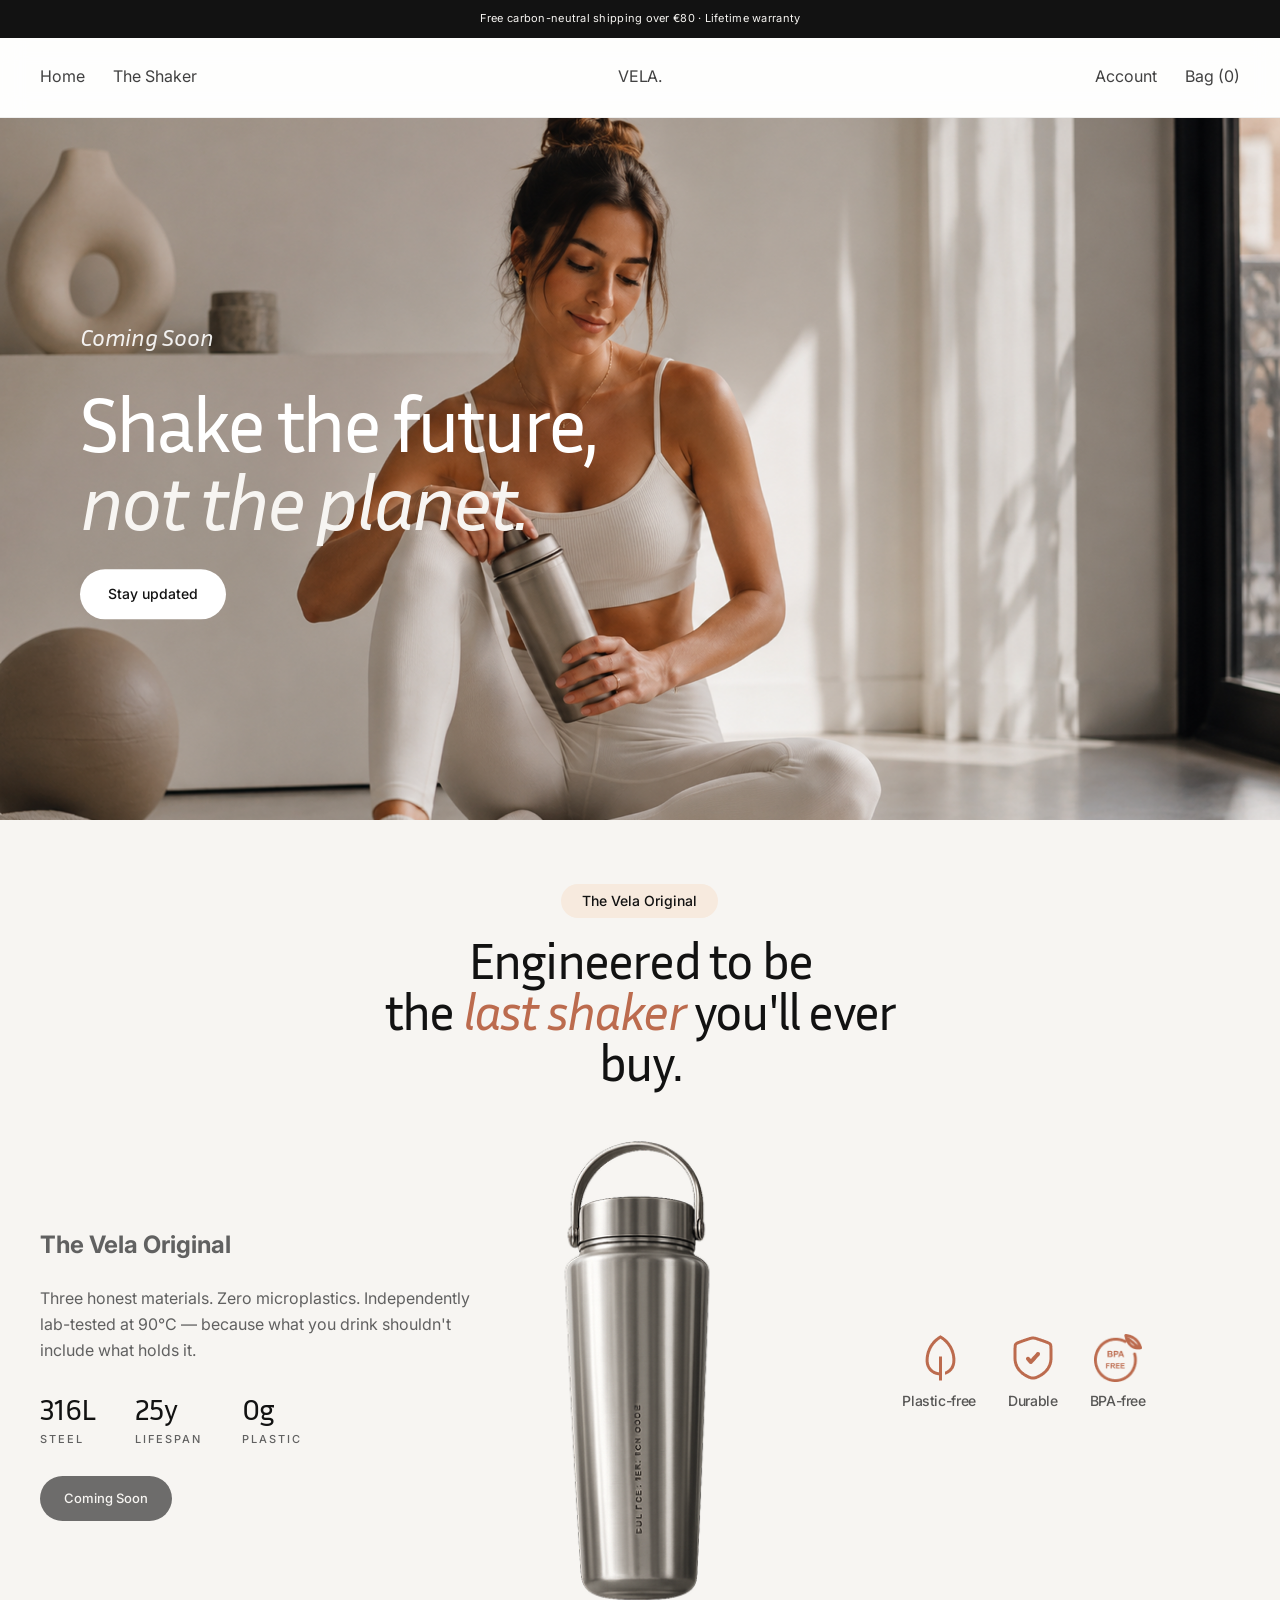
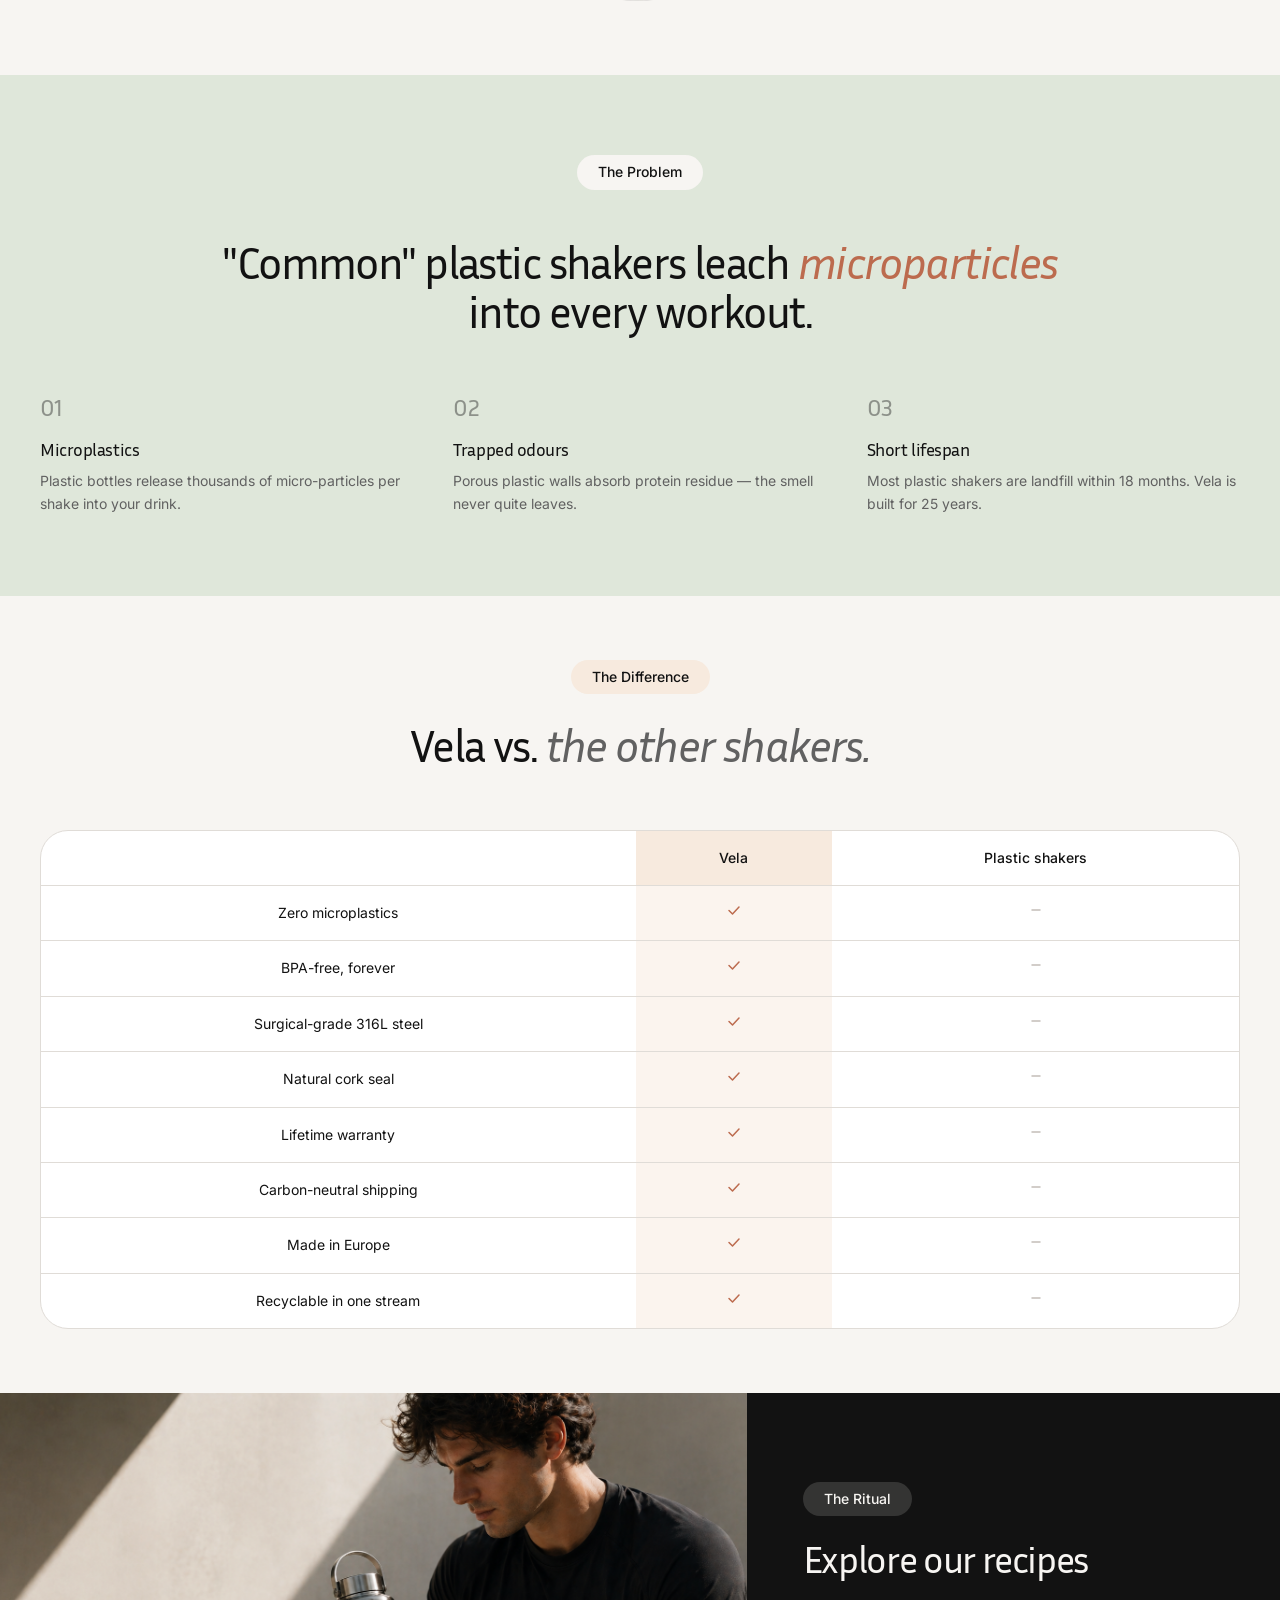
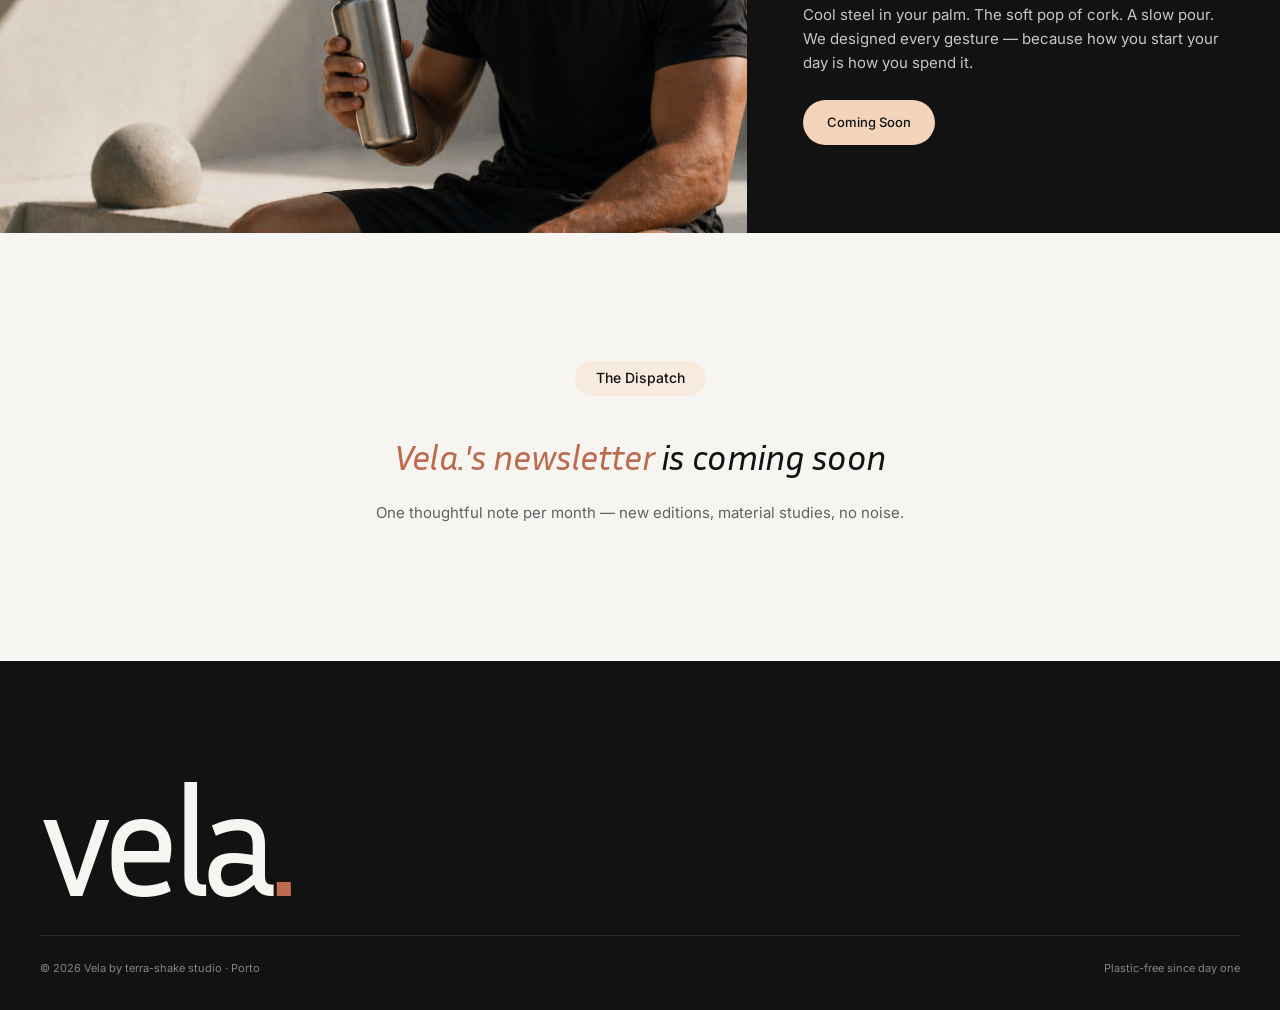
==== commit b23e6838: "Replace Story with Home link scrolling to top Co-authored-by: Cursor <cursoragent@cursor.com>" ====
--- a/index.html
+++ b/index.html
@@ -9,7 +9,7 @@
   <link rel="preconnect" href="https://fonts.gstatic.com" crossorigin />
   <link href="https://fonts.googleapis.com/css2?family=Inria+Sans:ital,wght@0,300;0,400;0,700;1,300;1,400;1,700&family=Inter:wght@300;400;500;600&display=swap" rel="stylesheet" />
 </head>
-<body>
+<body id="top">
 
   <!-- PROMO BANNER -->
   <div class="promo-banner">
@@ -19,7 +19,7 @@
   <!-- NAV -->
   <nav class="nav">
     <div class="nav-left">
-      <a href="#">Story</a>
+      <a href="#top">Home</a>
       <a href="#product">The Shaker</a>
     </div>
     <a href="#" class="nav-logo">VELA.</a>
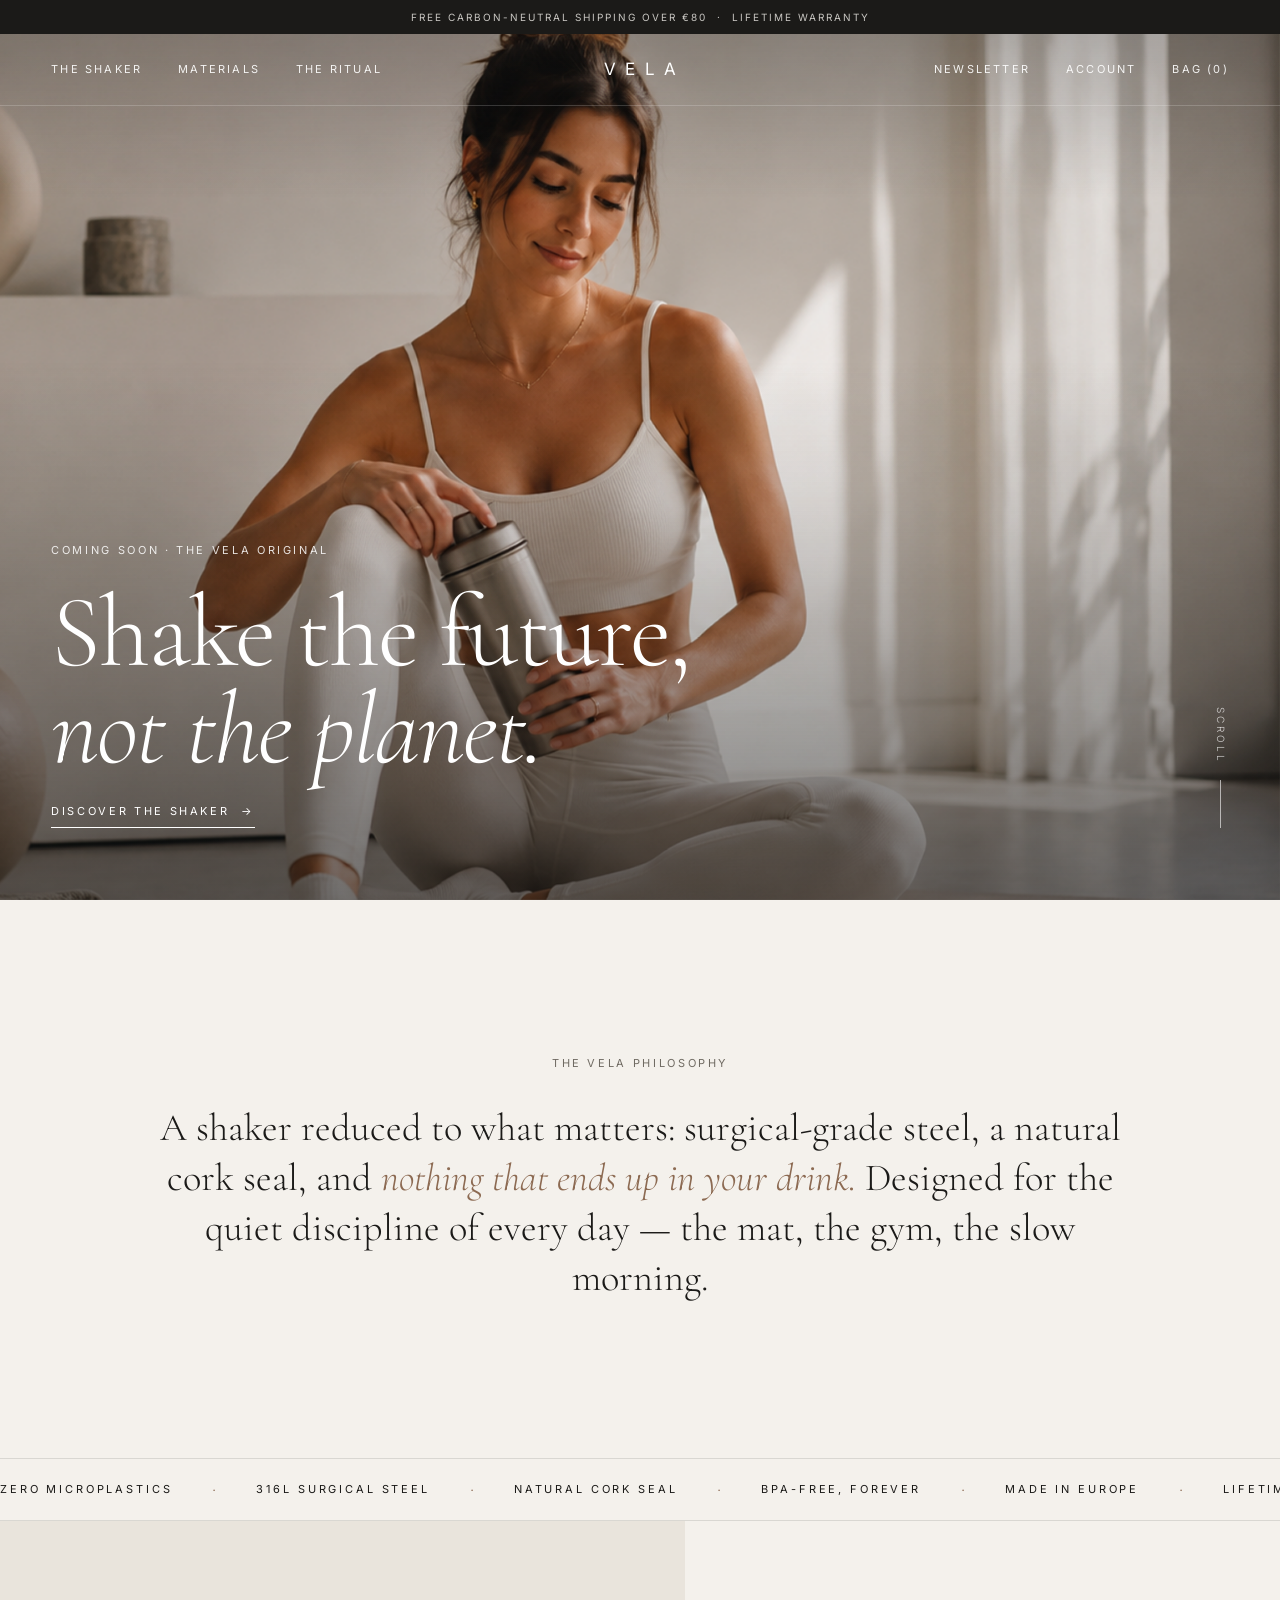
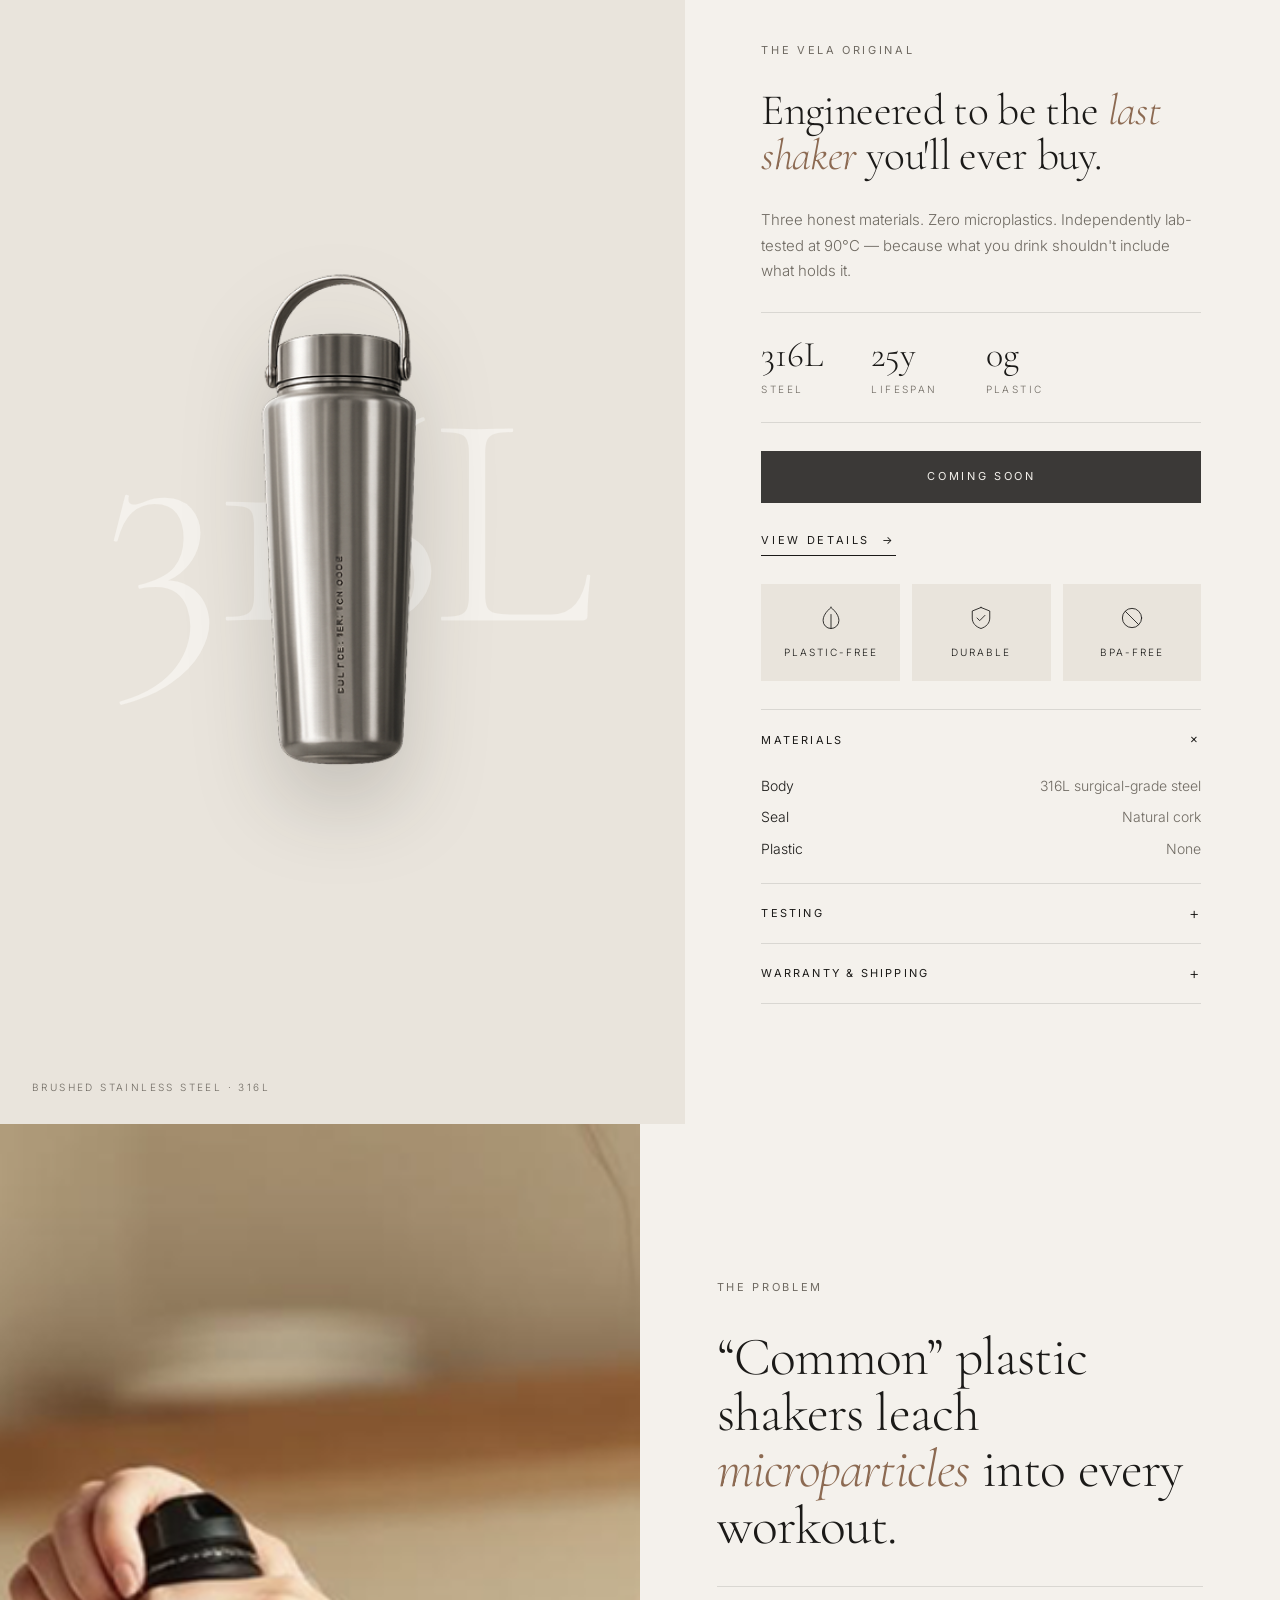
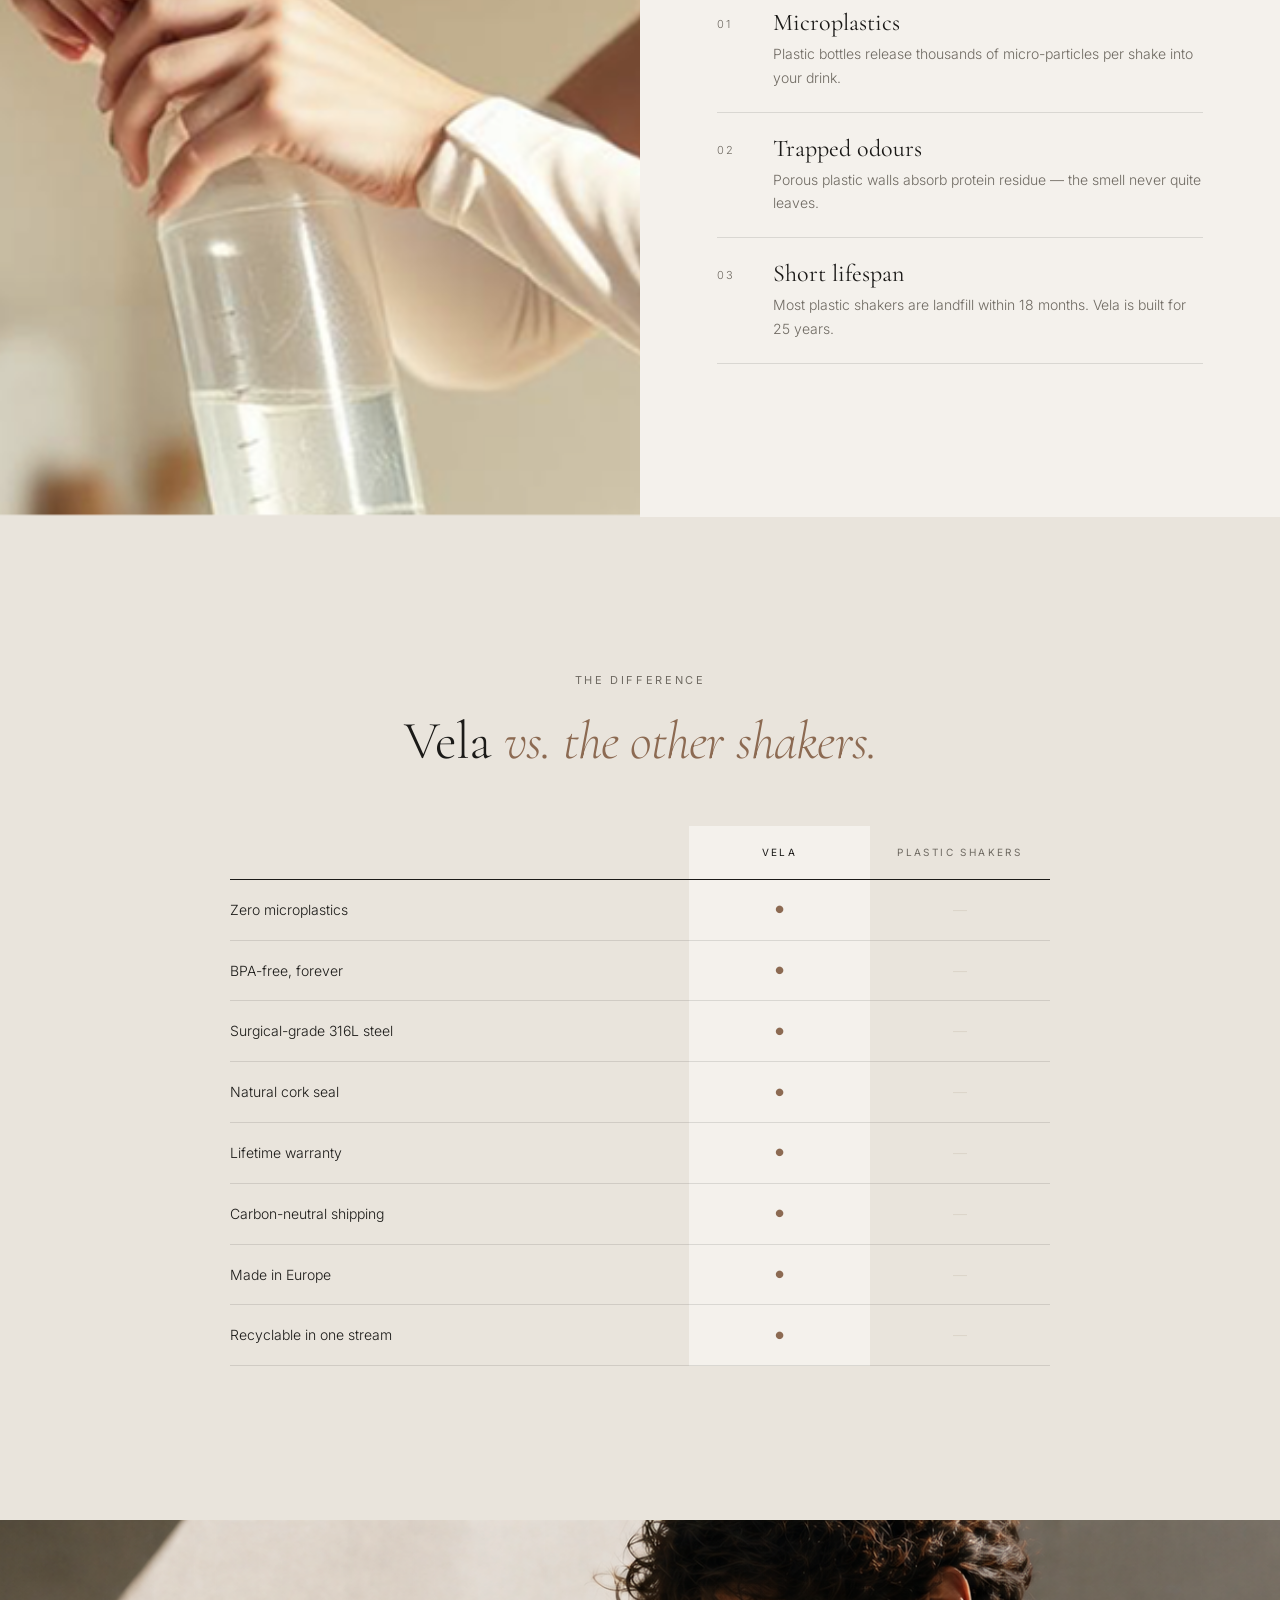
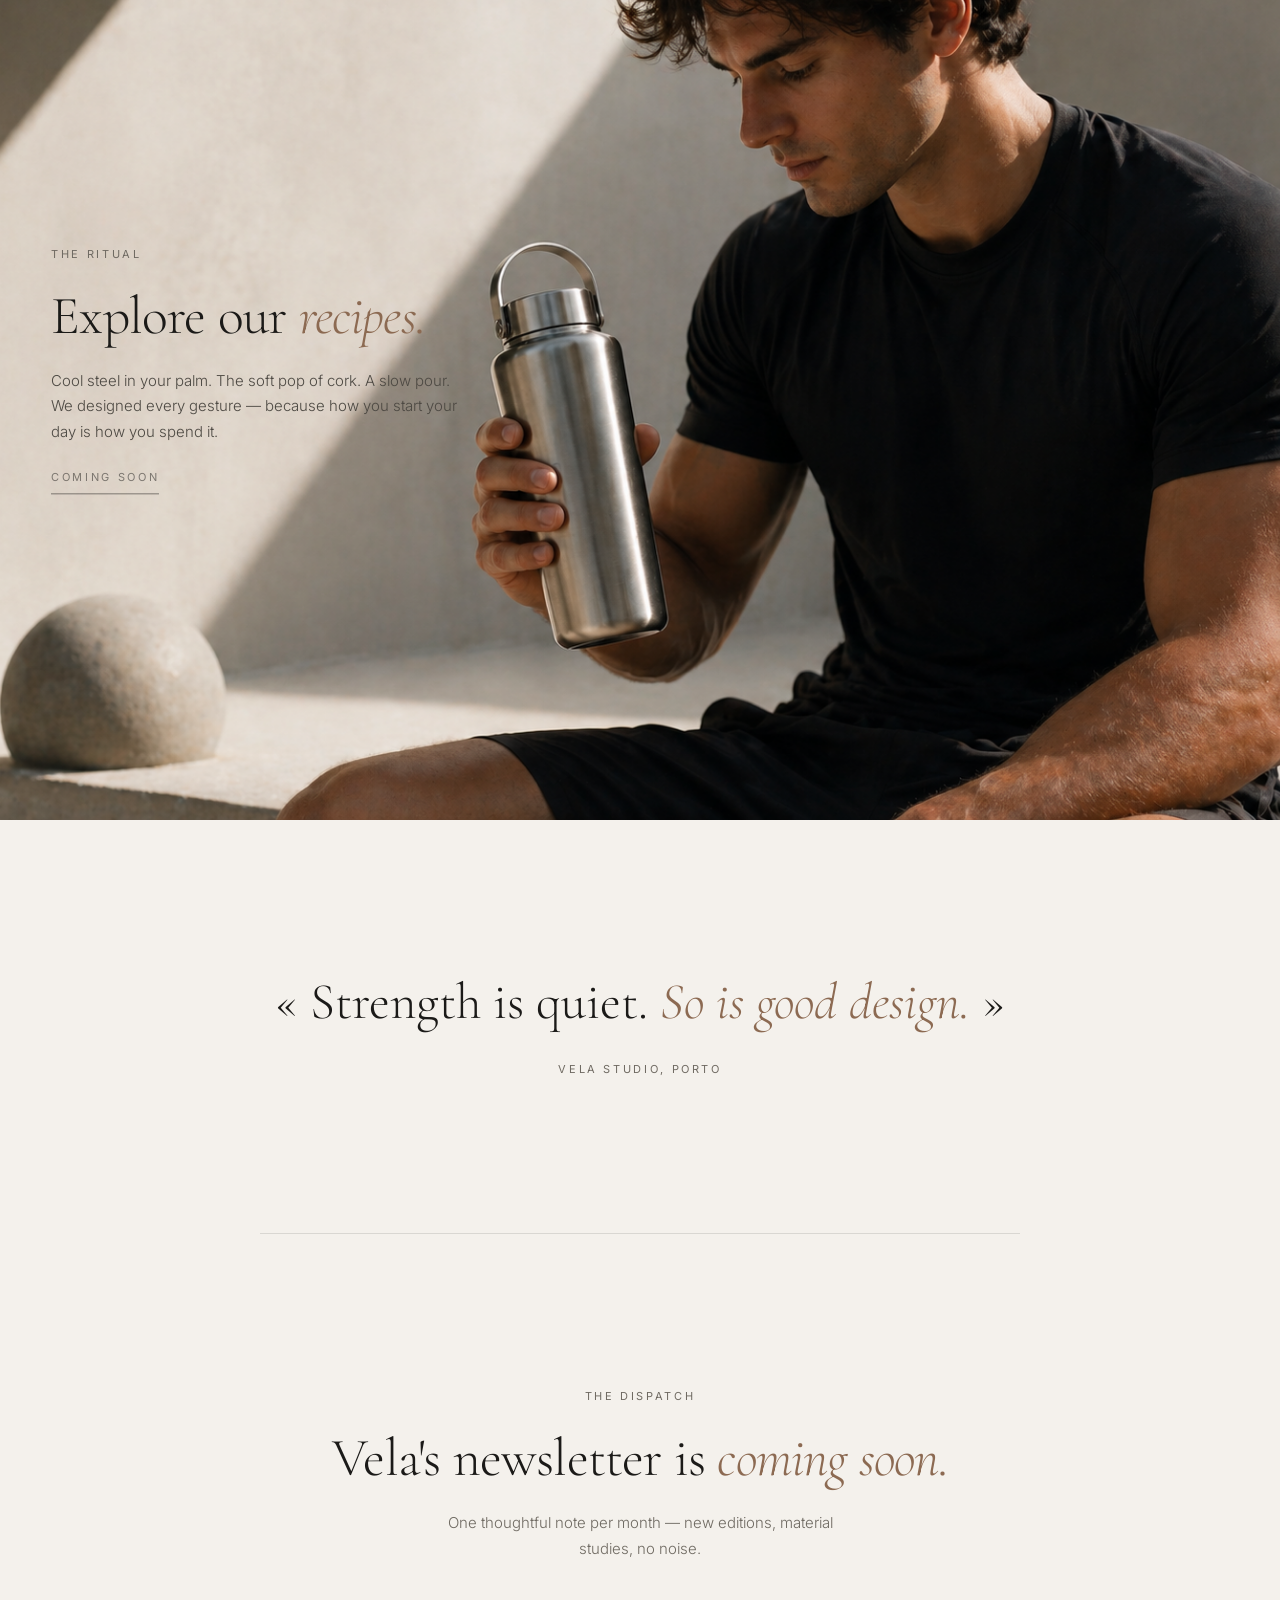
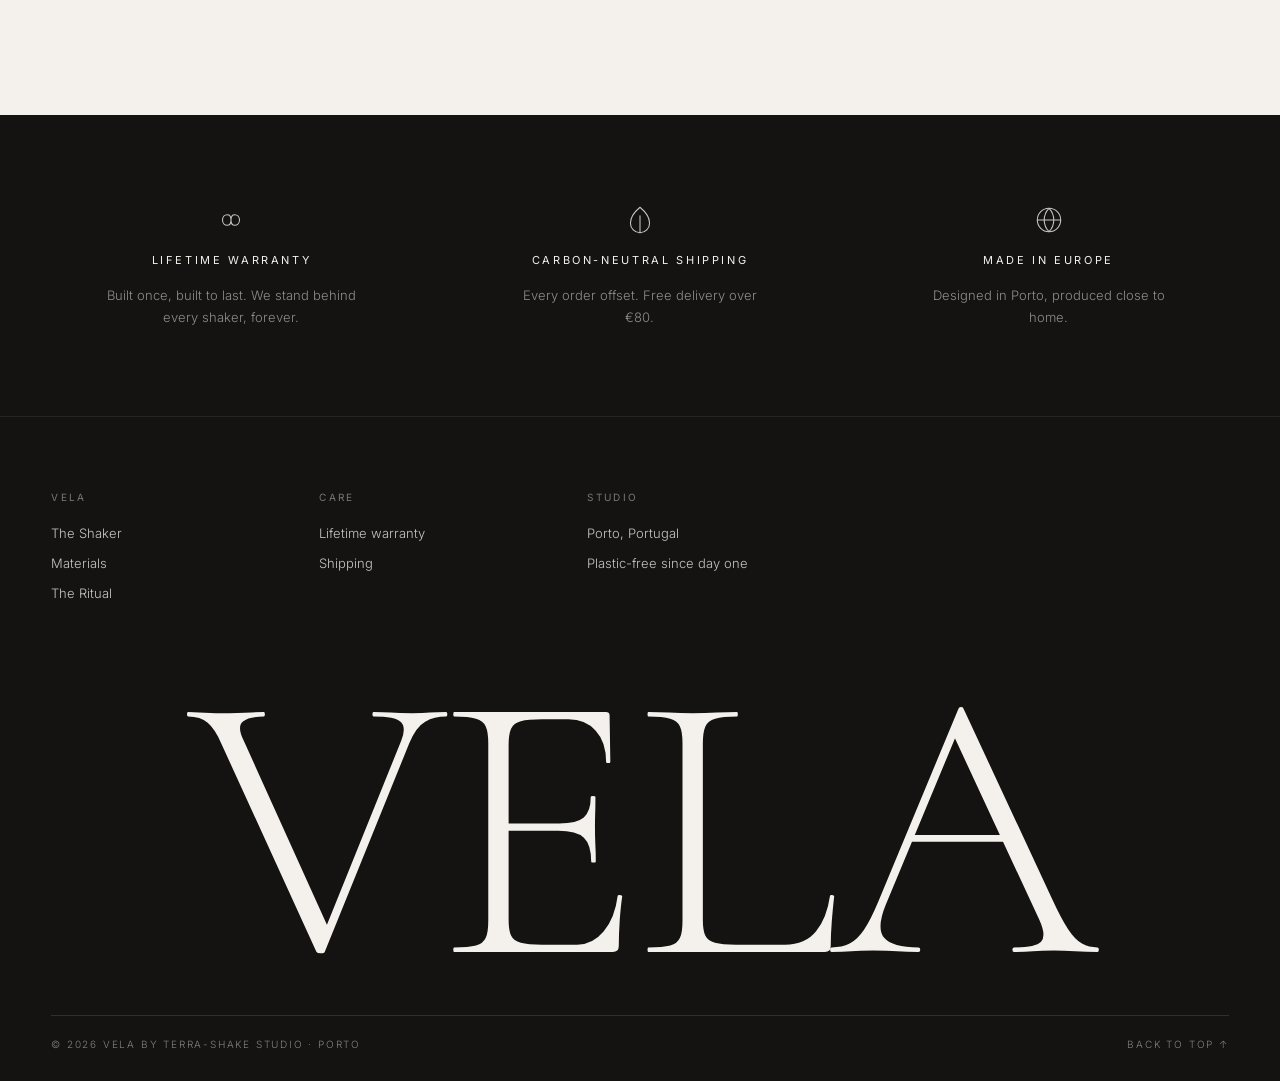
==== commit d46cee58: "Redesign site with quiet-luxury look and add product page - New visual direction (bone/stone palette" ====
--- a/index.html
+++ b/index.html
@@ -4,255 +4,283 @@
   <meta charset="UTF-8" />
   <meta name="viewport" content="width=device-width, initial-scale=1.0" />
   <title>Vela — The Last Shaker You'll Ever Buy</title>
-  <link rel="stylesheet" href="styles.css" />
+  <meta name="description" content="Vela — a surgical-grade steel shaker. Zero microplastics, natural cork, built for 25 years." />
   <link rel="preconnect" href="https://fonts.googleapis.com" />
   <link rel="preconnect" href="https://fonts.gstatic.com" crossorigin />
-  <link href="https://fonts.googleapis.com/css2?family=Inria+Sans:ital,wght@0,300;0,400;0,700;1,300;1,400;1,700&family=Inter:wght@300;400;500;600&display=swap" rel="stylesheet" />
+  <link href="https://fonts.googleapis.com/css2?family=Cormorant+Garamond:ital,wght@0,300;0,400;1,300;1,400&family=Inter:wght@300;400;500&display=swap" rel="stylesheet" />
+  <link rel="stylesheet" href="styles.css" />
 </head>
 <body id="top">
 
-  <!-- PROMO BANNER -->
-  <div class="promo-banner">
-    Free carbon-neutral shipping over €80 · Lifetime warranty
-  </div>
-
-  <!-- NAV -->
-  <nav class="nav">
-    <div class="nav-left">
-      <a href="#top">Home</a>
-      <a href="#product">The Shaker</a>
-    </div>
-    <a href="#" class="nav-logo">VELA.</a>
-    <div class="nav-right">
-      <a href="#">Account</a>
-      <a href="#">Bag (0)</a>
-    </div>
-  </nav>
+  <!-- HEADER (promo + nav) -->
+  <header class="site-header" id="siteHeader">
+    <div class="promo-banner">
+      Free carbon-neutral shipping over €80<span class="promo-extra"> &nbsp;·&nbsp; Lifetime warranty</span>
+    </div>
+    <nav class="nav">
+      <div class="nav-left">
+        <a href="product.html">The Shaker</a>
+        <a href="#difference">Materials</a>
+        <a href="#ritual">The Ritual</a>
+      </div>
+      <a href="#top" class="nav-logo" aria-label="Vela — home">Vela</a>
+      <div class="nav-right">
+        <a href="#waitlist">Newsletter</a>
+        <a href="#">Account</a>
+        <a href="#">Bag (0)</a>
+      </div>
+    </nav>
+  </header>
 
   <!-- HERO -->
   <section class="hero">
-    <img
-      src="assets/Section Marketing.png"
-      alt="Vela hero"
-      class="hero-img"
-    />
+    <img src="assets/Section Marketing.png" alt="Woman holding the Vela steel shaker after a yoga session" class="hero-img" />
+    <div class="hero-shade"></div>
     <div class="hero-content">
-      <p class="hero-eyebrow">Coming Soon</p>
+      <p class="eyebrow eyebrow-light">Coming soon · The Vela Original</p>
       <h1 class="hero-headline">
         Shake the future,<br />
         <em>not the planet.</em>
       </h1>
-      <a href="#waitlist" class="btn-hero">Stay updated</a>
-    </div>
-  </section>
-
-  <!-- PRODUCT SECTION -->
-  <section class="product-section" id="product">
-    <div class="product-header">
-      <div class="pill pill-beige">The Vela Original</div>
-      <h2 class="product-headline">
-        Engineered to be<br />
-        the <em class="accent">last shaker</em> you'll ever<br />
-        buy.
+      <a href="product.html" class="link-arrow link-arrow-light">Discover the shaker <span aria-hidden="true">→</span></a>
+    </div>
+    <span class="hero-scroll" aria-hidden="true">Scroll</span>
+  </section>
+
+  <!-- INTRO STATEMENT -->
+  <section class="intro">
+    <p class="eyebrow">The Vela Philosophy</p>
+    <p class="intro-text reveal">
+      A shaker reduced to what matters: surgical-grade steel, a natural cork seal,
+      and <em>nothing that ends up in your drink.</em> Designed for the quiet
+      discipline of every day — the mat, the gym, the slow morning.
+    </p>
+  </section>
+
+  <!-- MARQUEE -->
+  <div class="marquee" aria-hidden="true">
+    <div class="marquee-track">
+      <span>Zero microplastics</span><i>·</i>
+      <span>316L surgical steel</span><i>·</i>
+      <span>Natural cork seal</span><i>·</i>
+      <span>BPA-free, forever</span><i>·</i>
+      <span>Made in Europe</span><i>·</i>
+      <span>Lifetime warranty</span><i>·</i>
+      <span>Zero microplastics</span><i>·</i>
+      <span>316L surgical steel</span><i>·</i>
+      <span>Natural cork seal</span><i>·</i>
+      <span>BPA-free, forever</span><i>·</i>
+      <span>Made in Europe</span><i>·</i>
+      <span>Lifetime warranty</span><i>·</i>
+    </div>
+  </div>
+
+  <!-- PRODUCT -->
+  <section class="product" id="product">
+    <div class="product-stage">
+      <span class="product-bigtype" aria-hidden="true">316L</span>
+      <img src="assets/ChatGPT Image Apr 30, 2026, 03_59_16 PM 1.png" alt="The Vela Original stainless steel shaker" class="product-img" />
+      <span class="product-caption">Brushed stainless steel · 316L</span>
+    </div>
+
+    <div class="product-details">
+      <p class="eyebrow">The Vela Original</p>
+      <h2 class="section-title">
+        Engineered to be the <em>last shaker</em> you'll ever buy.
       </h2>
-    </div>
-    <div class="product-body">
-      <div class="product-info">
-        <div class="product-name-row">
-          <span class="product-name">The Vela Original</span>
-        </div>
-        <p class="product-desc">
-          Three honest materials. Zero microplastics. Independently
-          lab-tested at 90°C — because what you drink shouldn't
-          include what holds it.
-        </p>
-        <div class="product-stats">
-          <div class="stat">
-            <span class="stat-value">316L</span>
-            <span class="stat-label">STEEL</span>
-          </div>
-          <div class="stat">
-            <span class="stat-value">25y</span>
-            <span class="stat-label">LIFESPAN</span>
-          </div>
-          <div class="stat">
-            <span class="stat-value">0g</span>
-            <span class="stat-label">PLASTIC</span>
-          </div>
-        </div>
-        <div class="product-cta-row">
-          <span class="btn-coming-soon">Coming Soon</span>
-        </div>
-      </div>
-      <div class="product-image">
-        <img
-          src="assets/ChatGPT Image Apr 30, 2026, 03_59_16 PM 1.png"
-          alt="Vela Original Shaker"
-        />
-      </div>
-      <div class="product-badges">
-        <div class="feature-badge">
-          <img src="assets/Container.png" alt="Plastic-free" />
+      <p class="body-text">
+        Three honest materials. Zero microplastics. Independently lab-tested
+        at 90°C — because what you drink shouldn't include what holds it.
+      </p>
+
+      <dl class="stats">
+        <div><dt>316L</dt><dd>Steel</dd></div>
+        <div><dt>25y</dt><dd>Lifespan</dd></div>
+        <div><dt>0g</dt><dd>Plastic</dd></div>
+      </dl>
+
+      <span class="btn-solid is-disabled">Coming soon</span>
+      <a href="product.html" class="link-arrow">View details <span aria-hidden="true">→</span></a>
+
+      <div class="key-features">
+        <div class="key-feature">
+          <svg viewBox="0 0 32 32" aria-hidden="true"><path d="M16 4c6 5 9 10 9 15a9 9 0 0 1-18 0c0-5 3-10 9-15Z"/><path d="M16 12v16"/></svg>
           <span>Plastic-free</span>
         </div>
-        <div class="feature-badge">
-          <img src="assets/Container-1.png" alt="Durable" />
+        <div class="key-feature">
+          <svg viewBox="0 0 32 32" aria-hidden="true"><path d="M16 4 26 8v8c0 6-4 10-10 12C10 26 6 22 6 16V8l10-4Z"/><path d="m11.5 16 3 3 6-6"/></svg>
           <span>Durable</span>
         </div>
-        <div class="feature-badge">
-          <img src="assets/Group_1.png" alt="BPA-free" />
+        <div class="key-feature">
+          <svg viewBox="0 0 32 32" aria-hidden="true"><circle cx="16" cy="16" r="11"/><path d="m8.5 8.5 15 15"/></svg>
           <span>BPA-free</span>
         </div>
       </div>
-    </div>
-  </section>
-
-  <!-- PROBLEM SECTION -->
-  <section class="problem-section">
-    <div class="problem-inner">
-      <div class="pill pill-white">The Problem</div>
-      <h2 class="problem-headline">
-        "Common" plastic shakers leach <em class="accent">microparticles</em><br />
-        into every workout.
+
+      <div class="accordion">
+        <details open>
+          <summary>Materials</summary>
+          <ul>
+            <li><span>Body</span><span>316L surgical-grade steel</span></li>
+            <li><span>Seal</span><span>Natural cork</span></li>
+            <li><span>Plastic</span><span>None</span></li>
+          </ul>
+        </details>
+        <details>
+          <summary>Testing</summary>
+          <p>Independently lab-tested at 90°C for migration of particles into liquids.</p>
+        </details>
+        <details>
+          <summary>Warranty &amp; shipping</summary>
+          <p>Lifetime warranty. Carbon-neutral shipping, free over €80.</p>
+        </details>
+      </div>
+    </div>
+  </section>
+
+  <!-- PROBLEM (editorial split) -->
+  <section class="split split-problem">
+    <div class="split-media">
+      <img src="assets/Pouring water into the shaker.png" alt="Plastic shaker bottle being opened" loading="lazy" />
+    </div>
+    <div class="split-text reveal">
+      <p class="eyebrow">The Problem</p>
+      <h2 class="section-title">
+        “Common” plastic shakers leach <em>microparticles</em> into every workout.
       </h2>
-      <div class="problem-grid">
-        <div class="problem-item">
-          <span class="problem-num">01</span>
-          <h4>Microplastics</h4>
-          <p>Plastic bottles release thousands of micro-particles per shake into your drink.</p>
-        </div>
-        <div class="problem-item">
-          <span class="problem-num">02</span>
-          <h4>Trapped odours</h4>
-          <p>Porous plastic walls absorb protein residue — the smell never quite leaves.</p>
-        </div>
-        <div class="problem-item">
-          <span class="problem-num">03</span>
-          <h4>Short lifespan</h4>
-          <p>Most plastic shakers are landfill within 18 months. Vela is built for 25 years.</p>
-        </div>
-      </div>
-    </div>
-  </section>
-
-  <!-- COMPARISON TABLE -->
-  <section class="comparison-section">
-    <div class="comparison-inner">
-      <div class="pill pill-beige">The Difference</div>
-      <h2 class="comparison-headline">
-        Vela vs. <em class="muted">the other shakers.</em>
-      </h2>
-      <div class="comparison-table-wrap">
-        <table class="comparison-table">
-          <thead>
-            <tr>
-              <th class="col-feature"></th>
-              <th class="col-vela">Vela</th>
-              <th class="col-others">Plastic shakers</th>
-            </tr>
-          </thead>
-          <tbody>
-            <tr>
-              <td>Zero microplastics</td>
-              <td class="check"><svg width="16" height="16" viewBox="0 0 16 16" fill="none"><path d="M3 8.5L6.5 12L13 5" stroke="#bc6b4e" stroke-width="1.5" stroke-linecap="round" stroke-linejoin="round"/></svg></td>
-              <td class="cross"><svg width="16" height="16" viewBox="0 0 16 16" fill="none"><path d="M4 8H12" stroke="#c4bdb8" stroke-width="1.5" stroke-linecap="round"/></svg></td>
-            </tr>
-            <tr>
-              <td>BPA-free, forever</td>
-              <td class="check"><svg width="16" height="16" viewBox="0 0 16 16" fill="none"><path d="M3 8.5L6.5 12L13 5" stroke="#bc6b4e" stroke-width="1.5" stroke-linecap="round" stroke-linejoin="round"/></svg></td>
-              <td class="cross"><svg width="16" height="16" viewBox="0 0 16 16" fill="none"><path d="M4 8H12" stroke="#c4bdb8" stroke-width="1.5" stroke-linecap="round"/></svg></td>
-            </tr>
-            <tr>
-              <td>Surgical-grade 316L steel</td>
-              <td class="check"><svg width="16" height="16" viewBox="0 0 16 16" fill="none"><path d="M3 8.5L6.5 12L13 5" stroke="#bc6b4e" stroke-width="1.5" stroke-linecap="round" stroke-linejoin="round"/></svg></td>
-              <td class="cross"><svg width="16" height="16" viewBox="0 0 16 16" fill="none"><path d="M4 8H12" stroke="#c4bdb8" stroke-width="1.5" stroke-linecap="round"/></svg></td>
-            </tr>
-            <tr>
-              <td>Natural cork seal</td>
-              <td class="check"><svg width="16" height="16" viewBox="0 0 16 16" fill="none"><path d="M3 8.5L6.5 12L13 5" stroke="#bc6b4e" stroke-width="1.5" stroke-linecap="round" stroke-linejoin="round"/></svg></td>
-              <td class="cross"><svg width="16" height="16" viewBox="0 0 16 16" fill="none"><path d="M4 8H12" stroke="#c4bdb8" stroke-width="1.5" stroke-linecap="round"/></svg></td>
-            </tr>
-            <tr>
-              <td>Lifetime warranty</td>
-              <td class="check"><svg width="16" height="16" viewBox="0 0 16 16" fill="none"><path d="M3 8.5L6.5 12L13 5" stroke="#bc6b4e" stroke-width="1.5" stroke-linecap="round" stroke-linejoin="round"/></svg></td>
-              <td class="cross"><svg width="16" height="16" viewBox="0 0 16 16" fill="none"><path d="M4 8H12" stroke="#c4bdb8" stroke-width="1.5" stroke-linecap="round"/></svg></td>
-            </tr>
-            <tr>
-              <td>Carbon-neutral shipping</td>
-              <td class="check"><svg width="16" height="16" viewBox="0 0 16 16" fill="none"><path d="M3 8.5L6.5 12L13 5" stroke="#bc6b4e" stroke-width="1.5" stroke-linecap="round" stroke-linejoin="round"/></svg></td>
-              <td class="cross"><svg width="16" height="16" viewBox="0 0 16 16" fill="none"><path d="M4 8H12" stroke="#c4bdb8" stroke-width="1.5" stroke-linecap="round"/></svg></td>
-            </tr>
-            <tr>
-              <td>Made in Europe</td>
-              <td class="check"><svg width="16" height="16" viewBox="0 0 16 16" fill="none"><path d="M3 8.5L6.5 12L13 5" stroke="#bc6b4e" stroke-width="1.5" stroke-linecap="round" stroke-linejoin="round"/></svg></td>
-              <td class="cross"><svg width="16" height="16" viewBox="0 0 16 16" fill="none"><path d="M4 8H12" stroke="#c4bdb8" stroke-width="1.5" stroke-linecap="round"/></svg></td>
-            </tr>
-            <tr>
-              <td>Recyclable in one stream</td>
-              <td class="check"><svg width="16" height="16" viewBox="0 0 16 16" fill="none"><path d="M3 8.5L6.5 12L13 5" stroke="#bc6b4e" stroke-width="1.5" stroke-linecap="round" stroke-linejoin="round"/></svg></td>
-              <td class="cross"><svg width="16" height="16" viewBox="0 0 16 16" fill="none"><path d="M4 8H12" stroke="#c4bdb8" stroke-width="1.5" stroke-linecap="round"/></svg></td>
-            </tr>
-          </tbody>
-        </table>
-      </div>
-    </div>
-  </section>
-
-  <!-- RECIPES / RITUAL SECTION -->
-  <section class="ritual-section">
-    <div class="ritual-img-wrap">
-      <img
-        src="assets/684e9c93-e46c-40f5-877a-5f025615ecfc_1.png"
-        alt="Person holding Vela shaker"
-        class="ritual-img"
-      />
-    </div>
+      <ol class="numbered">
+        <li>
+          <span class="num">01</span>
+          <div>
+            <h3>Microplastics</h3>
+            <p>Plastic bottles release thousands of micro-particles per shake into your drink.</p>
+          </div>
+        </li>
+        <li>
+          <span class="num">02</span>
+          <div>
+            <h3>Trapped odours</h3>
+            <p>Porous plastic walls absorb protein residue — the smell never quite leaves.</p>
+          </div>
+        </li>
+        <li>
+          <span class="num">03</span>
+          <div>
+            <h3>Short lifespan</h3>
+            <p>Most plastic shakers are landfill within 18 months. Vela is built for 25 years.</p>
+          </div>
+        </li>
+      </ol>
+    </div>
+  </section>
+
+  <!-- COMPARISON -->
+  <section class="comparison" id="difference">
+    <div class="comparison-inner reveal">
+      <p class="eyebrow">The Difference</p>
+      <h2 class="section-title center">Vela <em>vs. the other shakers.</em></h2>
+
+      <table class="comparison-table">
+        <thead>
+          <tr>
+            <th scope="col"><span class="sr-only">Feature</span></th>
+            <th scope="col" class="col-vela">Vela</th>
+            <th scope="col">Plastic shakers</th>
+          </tr>
+        </thead>
+        <tbody>
+          <tr><th scope="row">Zero microplastics</th><td class="col-vela yes">●</td><td class="no">—</td></tr>
+          <tr><th scope="row">BPA-free, forever</th><td class="col-vela yes">●</td><td class="no">—</td></tr>
+          <tr><th scope="row">Surgical-grade 316L steel</th><td class="col-vela yes">●</td><td class="no">—</td></tr>
+          <tr><th scope="row">Natural cork seal</th><td class="col-vela yes">●</td><td class="no">—</td></tr>
+          <tr><th scope="row">Lifetime warranty</th><td class="col-vela yes">●</td><td class="no">—</td></tr>
+          <tr><th scope="row">Carbon-neutral shipping</th><td class="col-vela yes">●</td><td class="no">—</td></tr>
+          <tr><th scope="row">Made in Europe</th><td class="col-vela yes">●</td><td class="no">—</td></tr>
+          <tr><th scope="row">Recyclable in one stream</th><td class="col-vela yes">●</td><td class="no">—</td></tr>
+        </tbody>
+      </table>
+    </div>
+  </section>
+
+  <!-- RITUAL (full-bleed) -->
+  <section class="ritual" id="ritual">
+    <img src="assets/684e9c93-e46c-40f5-877a-5f025615ecfc_1.png" alt="Man holding the Vela shaker in soft morning light" class="ritual-img" loading="lazy" />
     <div class="ritual-content">
-      <div class="pill pill-overlay">The Ritual</div>
-      <h2 class="ritual-headline">Explore our recipes</h2>
-      <p class="ritual-sub">
-        Cool steel in your palm. The soft pop of cork. A slow pour. We
-        designed every gesture — because how you start your day is
-        how you spend it.
-      </p>
-      <span class="btn-ritual">Coming Soon</span>
-    </div>
-  </section>
-
-  <!-- NEWSLETTER / WAITLIST -->
-  <section class="waitlist-section" id="waitlist">
-    <div class="waitlist-inner">
-      <div class="pill pill-beige">The Dispatch</div>
-      <h2 class="waitlist-headline">
-        <em class="accent">Vela.'s newsletter</em> is coming soon
-      </h2>
-      <p class="waitlist-sub">One thoughtful note per month — new editions, material studies, no noise.</p>
+      <div class="ritual-inner reveal">
+        <p class="eyebrow">The Ritual</p>
+        <h2 class="section-title">Explore our <em>recipes.</em></h2>
+        <p class="body-text">
+          Cool steel in your palm. The soft pop of cork. A slow pour. We designed
+          every gesture — because how you start your day is how you spend it.
+        </p>
+        <span class="link-arrow is-disabled">Coming soon</span>
+      </div>
+    </div>
+  </section>
+
+  <!-- QUOTE -->
+  <section class="quote">
+    <blockquote class="reveal">
+      « Strength is quiet. <em>So is good design.</em> »
+    </blockquote>
+    <p class="eyebrow">Vela Studio, Porto</p>
+  </section>
+
+  <!-- NEWSLETTER -->
+  <section class="waitlist" id="waitlist">
+    <div class="waitlist-inner reveal">
+      <p class="eyebrow">The Dispatch</p>
+      <h2 class="section-title center">Vela's newsletter is <em>coming soon.</em></h2>
+      <p class="body-text center">One thoughtful note per month — new editions, material studies, no noise.</p>
+    </div>
+  </section>
+
+  <!-- TRUST BAND -->
+  <section class="trust">
+    <div class="trust-item">
+      <svg viewBox="0 0 32 32" aria-hidden="true"><path d="M8 16c0-3 2-5 4.5-5S16 13 16 16s1 5 3.5 5S24 19 24 16s-2-5-4.5-5S16 13 16 16s-1 5-3.5 5S8 19 8 16Z"/></svg>
+      <h3>Lifetime warranty</h3>
+      <p>Built once, built to last. We stand behind every shaker, forever.</p>
+    </div>
+    <div class="trust-item">
+      <svg viewBox="0 0 32 32" aria-hidden="true"><path d="M16 4c6 5 9 10 9 15a9 9 0 0 1-18 0c0-5 3-10 9-15Z"/><path d="M16 12v16"/></svg>
+      <h3>Carbon-neutral shipping</h3>
+      <p>Every order offset. Free delivery over €80.</p>
+    </div>
+    <div class="trust-item">
+      <svg viewBox="0 0 32 32" aria-hidden="true"><circle cx="16" cy="16" r="11"/><path d="M5 16h22M16 5c3 3 4.5 7 4.5 11S19 24 16 27c-3-3-4.5-7-4.5-11S13 8 16 5Z"/></svg>
+      <h3>Made in Europe</h3>
+      <p>Designed in Porto, produced close to home.</p>
     </div>
   </section>
 
   <!-- FOOTER -->
   <footer class="footer">
-    <div class="footer-inner">
-      <div class="footer-logo-big">
-        vela<span class="footer-dot">.</span>
-      </div>
-      <div class="footer-bottom">
-        <span>© 2026 Vela by terra-shake studio · Porto</span>
+    <div class="footer-cols">
+      <div class="footer-col">
+        <h4>Vela</h4>
+        <a href="product.html">The Shaker</a>
+        <a href="#difference">Materials</a>
+        <a href="#ritual">The Ritual</a>
+      </div>
+      <div class="footer-col">
+        <h4>Care</h4>
+        <a href="#">Lifetime warranty</a>
+        <a href="#">Shipping</a>
+      </div>
+      <div class="footer-col">
+        <h4>Studio</h4>
+        <span>Porto, Portugal</span>
         <span>Plastic-free since day one</span>
       </div>
     </div>
+    <div class="footer-wordmark" aria-hidden="true">VELA</div>
+    <div class="footer-bottom">
+      <span>© 2026 Vela by terra-shake studio · Porto</span>
+      <a href="#top">Back to top ↑</a>
+    </div>
   </footer>
 
   <script src="script.js"></script>
-  <script>
-    function handleWaitlist(e) {
-      e.preventDefault();
-      const input = e.target.querySelector('input');
-      const btn = e.target.querySelector('button');
-      btn.textContent = 'You\'re on the list ✓';
-      btn.disabled = true;
-      input.disabled = true;
-    }
-  </script>
 </body>
 </html>
--- a/styles.css
+++ b/styles.css
@@ -1,22 +1,24 @@
 /* =============================================
-   VELA — Design tokens from Figma
+   VELA — Quiet luxury, sport & calm
    ============================================= */
 
 :root {
-  --c-bg:        #f7f5f2;
-  --c-black:     #121212;
-  --c-accent:    #bc6b4e;
-  --c-green:     #dfe7da;
-  --c-beige:     #f7eade;
-  --c-muted:     #616161;
-  --c-border:    #e0dcd7;
-  --c-white:     #ffffff;
-
-  --f-serif:     'Inria Sans', serif;
-  --f-sans:      'Inter', sans-serif;
-
-  --max-w:       1200px;
-  --nav-h:       80px;
+  --c-bone:    #f4f1ec;
+  --c-stone:   #e9e4dc;
+  --c-sand:    #d9d1c5;
+  --c-ink:     #1b1a18;
+  --c-night:   #141312;
+  --c-muted:   #6f6a62;
+  --c-line:    rgba(27,26,24,0.12);
+  --c-accent:  #8c6a52;
+  --c-white:   #ffffff;
+
+  --f-display: 'Cormorant Garamond', Georgia, serif;
+  --f-sans:    'Inter', system-ui, sans-serif;
+
+  --gutter:    clamp(20px, 4vw, 56px);
+  --section-y: clamp(88px, 12vw, 176px);
+  --ease:      cubic-bezier(.22,.61,.36,1);
 }
 
 /* =============================================
@@ -25,91 +27,168 @@
 
 *, *::before, *::after { box-sizing: border-box; margin: 0; padding: 0; }
 html { scroll-behavior: smooth; }
-body { background: var(--c-bg); color: var(--c-black); font-family: var(--f-sans); font-size: 16px; line-height: 1.6; -webkit-font-smoothing: antialiased; }
+body {
+  background: var(--c-bone);
+  color: var(--c-ink);
+  font-family: var(--f-sans);
+  font-weight: 300;
+  font-size: 15px;
+  line-height: 1.7;
+  -webkit-font-smoothing: antialiased;
+  overflow-x: hidden;
+}
 a { text-decoration: none; color: inherit; }
 img { display: block; max-width: 100%; }
-button { cursor: pointer; border: none; background: none; font: inherit; }
-
-/* =============================================
-   PILLS
-   ============================================= */
-
-.pill {
-  display: inline-flex;
-  align-items: center;
-  padding: 6px 21px;
-  border-radius: 9999px;
-  font-family: var(--f-sans);
-  font-weight: 500;
-  font-size: 14px;
-  white-space: nowrap;
-  width: fit-content;
-}
-.pill-beige  { background: var(--c-beige); color: var(--c-black); }
-.pill-white  { background: var(--c-bg); color: var(--c-black); }
-.pill-overlay{ background: rgba(247,245,242,0.15); color: var(--c-bg); }
-.pill-sm     { font-size: 12px; padding: 8px 14px; }
-
-/* =============================================
-   PROMO BANNER
-   ============================================= */
-
-.promo-banner {
-  background: var(--c-black);
-  color: var(--c-bg);
-  text-align: center;
+ul, ol { list-style: none; }
+em { font-style: italic; }
+
+.sr-only {
+  position: absolute; width: 1px; height: 1px; overflow: hidden;
+  clip: rect(0 0 0 0); white-space: nowrap;
+}
+
+/* =============================================
+   TYPE PRIMITIVES
+   ============================================= */
+
+.eyebrow {
   font-family: var(--f-sans);
   font-size: 11px;
   font-weight: 400;
-  letter-spacing: 0.025em;
-  padding: 10px 24px;
-}
-
-/* =============================================
-   NAV
-   ============================================= */
+  letter-spacing: 0.24em;
+  text-transform: uppercase;
+  color: var(--c-muted);
+}
+.eyebrow-light { color: rgba(255,255,255,0.85); }
+
+.section-title {
+  font-family: var(--f-display);
+  font-weight: 300;
+  font-size: clamp(34px, 4.2vw, 60px);
+  line-height: 1.05;
+  letter-spacing: -0.015em;
+  color: var(--c-ink);
+}
+.section-title em { color: var(--c-accent); }
+.section-title.center { text-align: center; }
+
+.body-text {
+  font-size: 15px;
+  color: var(--c-muted);
+  max-width: 440px;
+}
+.body-text.center { text-align: center; margin: 0 auto; }
+
+/* Links & buttons */
+.link-arrow {
+  display: inline-flex;
+  align-items: center;
+  gap: 12px;
+  font-size: 11px;
+  font-weight: 400;
+  letter-spacing: 0.24em;
+  text-transform: uppercase;
+  padding-bottom: 6px;
+  border-bottom: 1px solid currentColor;
+  align-self: flex-start;
+  transition: gap .4s var(--ease), opacity .3s;
+}
+.link-arrow:hover { gap: 20px; }
+.link-arrow-light { color: var(--c-white); }
+.link-arrow.is-disabled { opacity: .5; cursor: default; }
+
+.btn-solid {
+  display: flex;
+  align-items: center;
+  justify-content: center;
+  width: 100%;
+  max-width: 440px;
+  height: 52px;
+  background: var(--c-ink);
+  color: var(--c-bone);
+  font-size: 11px;
+  font-weight: 400;
+  letter-spacing: 0.24em;
+  text-transform: uppercase;
+}
+.btn-solid.is-disabled { opacity: .85; cursor: default; }
+
+/* =============================================
+   HEADER
+   ============================================= */
+
+.site-header {
+  position: fixed;
+  inset: 0 0 auto 0;
+  z-index: 100;
+  color: var(--c-white);
+  transition: background .5s var(--ease), color .5s var(--ease);
+}
+
+.promo-banner {
+  background: var(--c-ink);
+  color: rgba(244,241,236,0.8);
+  text-align: center;
+  font-size: 10px;
+  font-weight: 400;
+  letter-spacing: 0.2em;
+  text-transform: uppercase;
+  line-height: 34px;
+  max-height: 34px;
+  overflow: hidden;
+  transition: max-height .5s var(--ease);
+}
 
 .nav {
-  position: sticky;
-  top: 0;
-  z-index: 100;
-  display: flex;
-  align-items: center;
-  justify-content: space-between;
-  height: var(--nav-h);
-  padding: 0 40px;
-  background: rgba(255,255,255,0.85);
-  backdrop-filter: blur(12px);
-  -webkit-backdrop-filter: blur(12px);
-  border-bottom: 1px solid rgba(18,18,18,0.05);
-}
-
-.nav-left,
-.nav-right {
-  display: flex;
-  align-items: center;
-  gap: 28px;
-  flex: 1;
-}
+  display: grid;
+  grid-template-columns: 1fr auto 1fr;
+  align-items: center;
+  height: 72px;
+  padding: 0 var(--gutter);
+  border-bottom: 1px solid rgba(255,255,255,0.18);
+  transition: border-color .5s var(--ease);
+}
+
+.nav-left, .nav-right { display: flex; gap: 36px; }
 .nav-right { justify-content: flex-end; }
 
-.nav a {
+.nav-left a, .nav-right a {
+  font-size: 11px;
+  font-weight: 400;
+  letter-spacing: 0.2em;
+  text-transform: uppercase;
+  opacity: .9;
+  position: relative;
+}
+.nav-left a::after, .nav-right a::after {
+  content: '';
+  position: absolute;
+  left: 0; right: 0; bottom: -6px;
+  height: 1px;
+  background: currentColor;
+  transform: scaleX(0);
+  transform-origin: left;
+  transition: transform .4s var(--ease);
+}
+.nav-left a:hover::after, .nav-right a:hover::after { transform: scaleX(1); }
+
+.nav-logo {
   font-family: var(--f-sans);
-  font-size: 16px;
-  font-weight: 400;
-  color: rgba(18,18,18,0.8);
-  transition: color 0.2s;
-}
-.nav a:hover { color: var(--c-black); }
-
-.nav-logo {
-  font-family: 'Inria Sans', serif;
-  font-size: 32px;
-  font-weight: 700;
-  letter-spacing: -0.02em;
-  color: var(--c-black);
-  flex: none;
-}
+  font-size: 17px;
+  font-weight: 400;
+  letter-spacing: 0.55em;
+  text-transform: uppercase;
+  margin-right: -0.55em; /* optical centre with tracking */
+}
+
+.site-header.is-scrolled {
+  background: rgba(244,241,236,0.92);
+  backdrop-filter: blur(14px);
+  -webkit-backdrop-filter: blur(14px);
+  color: var(--c-ink);
+}
+.site-header.is-scrolled .promo-banner { max-height: 0; }
+.site-header.is-scrolled .nav { border-bottom-color: var(--c-line); }
 
 /* =============================================
    HERO
@@ -117,9 +196,11 @@
 
 .hero {
   position: relative;
-  height: 78vh;
-  min-height: 560px;
+  height: 100vh;
+  height: 100svh;
+  min-height: 620px;
   overflow: hidden;
+  background: var(--c-stone);
 }
 
 .hero-img {
@@ -128,604 +209,860 @@
   width: 100%;
   height: 100%;
   object-fit: cover;
-  object-position: center top;
+  object-position: 55% 30%;
+  animation: heroZoom 14s var(--ease) both;
+}
+@keyframes heroZoom { from { transform: scale(1.08); } to { transform: scale(1); } }
+
+.hero-shade {
+  position: absolute;
+  inset: 0;
+  background:
+    linear-gradient(to top, rgba(20,19,18,0.55) 0%, rgba(20,19,18,0.1) 45%, rgba(20,19,18,0) 60%),
+    linear-gradient(to bottom, rgba(20,19,18,0.28) 0%, rgba(20,19,18,0) 22%);
 }
 
 .hero-content {
   position: absolute;
+  left: var(--gutter);
+  right: var(--gutter);
+  bottom: clamp(48px, 8vh, 96px);
+  display: flex;
+  flex-direction: column;
+  align-items: flex-start;
+  gap: 24px;
+  color: var(--c-white);
+  animation: fadeUp 1.4s .3s var(--ease) both;
+}
+
+.hero-headline {
+  font-family: var(--f-display);
+  font-weight: 300;
+  font-size: clamp(52px, 8vw, 128px);
+  line-height: 0.95;
+  letter-spacing: -0.02em;
+}
+
+.hero-scroll {
+  position: absolute;
+  right: var(--gutter);
+  bottom: clamp(48px, 8vh, 96px);
+  font-size: 10px;
+  letter-spacing: 0.3em;
+  text-transform: uppercase;
+  color: rgba(255,255,255,0.75);
+  writing-mode: vertical-rl;
+  padding-bottom: 64px;
+}
+.hero-scroll::after {
+  content: '';
+  position: absolute;
+  left: 50%;
+  bottom: 0;
+  width: 1px;
+  height: 48px;
+  background: rgba(255,255,255,0.6);
+  animation: scrollLine 2.4s var(--ease) infinite;
+  transform-origin: top;
+}
+@keyframes scrollLine {
+  0% { transform: scaleY(0); } 50% { transform: scaleY(1); transform-origin: top; }
+  51% { transform-origin: bottom; } 100% { transform: scaleY(0); transform-origin: bottom; }
+}
+
+@keyframes fadeUp { from { opacity: 0; transform: translateY(24px); } to { opacity: 1; transform: none; } }
+
+/* =============================================
+   INTRO
+   ============================================= */
+
+.intro {
+  padding: var(--section-y) var(--gutter);
+  display: flex;
+  flex-direction: column;
+  align-items: center;
+  gap: 32px;
+  text-align: center;
+}
+
+.intro-text {
+  font-family: var(--f-display);
+  font-weight: 300;
+  font-size: clamp(26px, 3vw, 42px);
+  line-height: 1.3;
+  max-width: 980px;
+  color: var(--c-ink);
+}
+.intro-text em { color: var(--c-accent); }
+
+/* =============================================
+   MARQUEE
+   ============================================= */
+
+.marquee {
+  overflow: hidden;
+  border-top: 1px solid var(--c-line);
+  border-bottom: 1px solid var(--c-line);
+  padding: 18px 0;
+}
+.marquee-track {
+  display: flex;
+  align-items: center;
+  gap: 40px;
+  width: max-content;
+  animation: marquee 48s linear infinite;
+}
+.marquee-track span {
+  font-size: 11px;
+  font-weight: 400;
+  letter-spacing: 0.26em;
+  text-transform: uppercase;
+  white-space: nowrap;
+}
+.marquee-track i { font-style: normal; color: var(--c-accent); }
+@keyframes marquee { to { transform: translateX(-50%); } }
+
+/* =============================================
+   PRODUCT
+   ============================================= */
+
+.product {
+  display: grid;
+  grid-template-columns: 1.15fr 1fr;
+  min-height: 100vh;
+}
+
+.product-stage {
+  position: relative;
+  background: var(--c-stone);
+  display: flex;
+  align-items: center;
+  justify-content: center;
+  overflow: hidden;
+  padding: 120px 40px;
+}
+
+.product-bigtype {
+  position: absolute;
   top: 50%;
-  left: 80px;
-  transform: translateY(-50%);
-  display: flex;
-  flex-direction: column;
-  align-items: flex-start;
+  left: 50%;
+  transform: translate(-50%, -50%);
+  font-family: var(--f-display);
+  font-weight: 300;
+  font-size: clamp(160px, 24vw, 380px);
+  line-height: 1;
+  letter-spacing: -0.04em;
+  color: var(--c-bone);
+  white-space: nowrap;
+  user-select: none;
+}
+
+.product-img {
+  position: relative;
+  width: clamp(180px, 20vw, 280px);
+  filter: drop-shadow(0 40px 40px rgba(27,26,24,0.18));
+  transition: transform 1.2s var(--ease);
+}
+.product-stage:hover .product-img { transform: translateY(-8px); }
+
+.product-caption {
+  position: absolute;
+  left: 32px;
+  bottom: 28px;
+  font-size: 10px;
+  letter-spacing: 0.24em;
+  text-transform: uppercase;
+  color: var(--c-muted);
+}
+
+.product-details {
+  display: flex;
+  flex-direction: column;
+  justify-content: center;
   gap: 28px;
-  max-width: 860px;
-}
-
-.hero-eyebrow {
-  font-family: var(--f-serif);
-  font-style: italic;
-  font-size: clamp(18px, 2vw, 24px);
-  font-weight: 400;
-  color: var(--c-white);
-  letter-spacing: -0.01em;
-  opacity: 0.9;
-}
-
-.hero-headline {
-  font-family: var(--f-serif);
-  font-size: clamp(48px, 6vw, 96px);
-  font-weight: 400;
-  line-height: 1.02;
-  letter-spacing: -0.04em;
-  color: var(--c-white);
-}
-.hero-headline em {
-  font-style: italic;
-  color: var(--c-bg);
-}
-
-.btn-hero {
-  display: inline-flex;
-  align-items: center;
-  padding: 14px 28px;
-  border-radius: 9999px;
-  background: var(--c-white);
-  font-family: var(--f-sans);
-  font-size: 14px;
-  font-weight: 500;
-  color: var(--c-black);
-  transition: opacity 0.2s;
-}
-.btn-hero:hover { opacity: 0.85; }
-
-/* =============================================
-   PRODUCT SECTION
-   ============================================= */
-
-.product-section {
-  display: flex;
-  flex-direction: column;
-  align-items: center;
+  padding: 120px clamp(24px, 6vw, 96px);
+}
+.product-details .section-title { font-size: clamp(34px, 3.4vw, 52px); max-width: 520px; }
+
+.stats {
+  display: flex;
   gap: 48px;
-  padding: 64px 40px;
-}
-
-.product-header {
-  display: flex;
-  flex-direction: column;
-  align-items: center;
-  gap: 16px;
-  text-align: center;
-}
-
-.product-headline {
-  font-family: var(--f-serif);
-  font-size: clamp(36px, 4vw, 60px);
-  font-weight: 400;
+  padding: 24px 0;
+  border-top: 1px solid var(--c-line);
+  border-bottom: 1px solid var(--c-line);
+  max-width: 440px;
+}
+.stats dt {
+  font-family: var(--f-display);
+  font-weight: 300;
+  font-size: 36px;
   line-height: 1;
-  letter-spacing: -0.035em;
-  color: var(--c-black);
-  text-align: center;
-}
-.product-headline .accent { font-style: italic; color: var(--c-accent); }
-
-.product-body {
-  display: flex;
-  align-items: center;
-  gap: 48px;
-  width: 100%;
-  max-width: var(--max-w);
-}
-
-.product-info {
-  flex: 1;
-  display: flex;
-  flex-direction: column;
-  gap: 20px;
-}
-
-.product-name-row {
-  display: flex;
-  flex-direction: column;
-  gap: 8px;
-}
-
-.product-name {
-  font-family: var(--f-sans);
-  font-size: 24px;
-  font-weight: 700;
+}
+.stats dd {
+  margin-top: 8px;
+  font-size: 10px;
+  letter-spacing: 0.24em;
+  text-transform: uppercase;
   color: var(--c-muted);
 }
 
-.product-desc {
-  font-family: var(--f-sans);
-  font-size: 16px;
-  font-weight: 400;
-  color: var(--c-muted);
-  line-height: 1.625;
-  max-width: 448px;
-}
-
-.product-stats {
-  display: flex;
-  gap: 40px;
-  padding-top: 8px;
-}
-
-.stat {
-  display: flex;
-  flex-direction: column;
-  gap: 4px;
-}
-
-.stat-value {
-  font-family: var(--f-serif);
-  font-size: 30px;
-  font-weight: 400;
-  letter-spacing: -0.025em;
-  color: var(--c-black);
-  line-height: 1.2;
-}
-
-.stat-label {
-  font-family: var(--f-sans);
+.key-features {
+  display: grid;
+  grid-template-columns: repeat(3, 1fr);
+  gap: 12px;
+  max-width: 440px;
+}
+.key-feature {
+  display: flex;
+  flex-direction: column;
+  align-items: center;
+  gap: 12px;
+  padding: 20px 8px;
+  background: var(--c-stone);
+  font-size: 10px;
+  letter-spacing: 0.2em;
+  text-transform: uppercase;
+  color: var(--c-ink);
+}
+.key-feature svg, .trust-item svg {
+  width: 28px;
+  height: 28px;
+  fill: none;
+  stroke: currentColor;
+  stroke-width: 1;
+  stroke-linecap: round;
+  stroke-linejoin: round;
+}
+
+.accordion { max-width: 440px; border-top: 1px solid var(--c-line); }
+.accordion details { border-bottom: 1px solid var(--c-line); }
+.accordion summary {
+  display: flex;
+  justify-content: space-between;
+  align-items: center;
+  padding: 16px 0;
   font-size: 11px;
-  font-weight: 500;
-  letter-spacing: 0.18em;
-  text-transform: uppercase;
-  color: var(--c-muted);
-}
-
-.product-cta-row {
-  padding-top: 8px;
-}
-
-.coming-soon-badge {
-  display: inline-flex;
-  align-items: center;
-  padding: 10px 24px;
-  border-radius: 9999px;
-  background: rgba(18,18,18,0.08);
-  font-family: var(--f-sans);
-  font-size: 13px;
-  font-weight: 500;
-  color: var(--c-muted);
-  letter-spacing: 0.02em;
-}
-
-.btn-coming-soon {
-  display: inline-flex;
-  align-items: center;
-  padding: 12px 24px;
-  border-radius: 9999px;
-  background: var(--c-black);
-  font-family: var(--f-sans);
-  font-size: 13px;
-  font-weight: 500;
-  color: var(--c-bg);
-  opacity: 0.6;
-  cursor: default;
-}
-
-.coming-soon-light {
-  background: rgba(247,245,242,0.25);
-  color: var(--c-bg);
-}
-
-.btn-ritual {
-  display: inline-flex;
-  align-items: center;
-  padding: 12px 24px;
-  border-radius: 9999px;
-  background: #f3d4ba;
-  font-family: var(--f-sans);
-  font-size: 13px;
-  font-weight: 500;
-  color: var(--c-black);
-}
-
-.product-image {
-  width: 240px;
-  flex-shrink: 0;
-}
-.product-image img { width: 100%; }
-
-.product-badges {
-  flex: 1;
-  display: flex;
-  flex-wrap: wrap;
-  gap: 32px;
-  justify-content: center;
-}
-
-.feature-badge {
-  display: flex;
-  flex-direction: column;
-  align-items: center;
-  gap: 8px;
-  font-family: var(--f-sans);
-  font-size: 14px;
-  font-weight: 500;
-  color: rgba(18,18,18,0.7);
-  letter-spacing: -0.025em;
-}
-.feature-badge img { width: 48px; height: 48px; }
-
-/* =============================================
-   PROBLEM SECTION
-   ============================================= */
-
-.problem-section {
-  background: var(--c-green);
-  padding: 80px 40px;
-}
-
-.problem-inner {
-  max-width: var(--max-w);
-  margin: 0 auto;
-  display: flex;
-  flex-direction: column;
-  align-items: center;
-  gap: 48px;
-}
-
-.problem-headline {
-  font-family: var(--f-serif);
-  font-size: clamp(28px, 3.5vw, 48px);
-  font-weight: 400;
-  line-height: 1.1;
-  letter-spacing: -0.035em;
-  text-align: center;
-  color: var(--c-black);
-}
-.problem-headline .accent { font-style: italic; color: var(--c-accent); }
-
-.problem-grid {
-  display: grid;
-  grid-template-columns: repeat(3, 1fr);
-  gap: 40px;
-  width: 100%;
-  padding-top: 8px;
-}
-
-.problem-item {
-  display: flex;
-  flex-direction: column;
-  gap: 6px;
-}
-
-.problem-num {
-  font-family: var(--f-serif);
-  font-size: 24px;
-  font-weight: 400;
-  color: rgba(18,18,18,0.4);
-  letter-spacing: -0.025em;
-  line-height: 1.33;
-}
-
-.problem-item h4 {
-  font-family: var(--f-serif);
-  font-size: 18px;
-  font-weight: 400;
-  letter-spacing: -0.025em;
-  color: var(--c-black);
-  margin-top: 5px;
-}
-
-.problem-item p {
-  font-family: var(--f-sans);
-  font-size: 14px;
-  font-weight: 400;
-  color: var(--c-muted);
-  line-height: 1.625;
-}
-
-/* =============================================
-   COMPARISON TABLE
-   ============================================= */
-
-.comparison-section {
-  padding: 64px 40px;
-}
-
-.comparison-inner {
-  max-width: var(--max-w);
-  margin: 0 auto;
-  display: flex;
-  flex-direction: column;
-  align-items: center;
-  gap: 16px;
-}
-
-.comparison-headline {
-  font-family: var(--f-serif);
-  font-size: clamp(28px, 3.5vw, 48px);
-  font-weight: 400;
-  letter-spacing: -0.035em;
-  color: var(--c-black);
-  text-align: center;
-  margin-bottom: 32px;
-}
-.comparison-headline .muted { font-style: italic; color: var(--c-muted); }
-
-.comparison-table-wrap {
-  width: 100%;
-  background: var(--c-white);
-  border: 1px solid var(--c-border);
-  border-radius: 28px;
-  overflow: hidden;
-}
-
-.comparison-table {
-  width: 100%;
-  border-collapse: collapse;
-}
-
-.comparison-table th,
-.comparison-table td {
-  padding: 16px 20px;
-  border-bottom: 1px solid var(--c-border);
-  font-family: var(--f-sans);
-  font-size: 14px;
-  text-align: center;
-}
-
-.comparison-table tr:last-child td { border-bottom: none; }
-
-.comparison-table th {
-  font-weight: 500;
-  font-size: 14px;
-  color: var(--c-black);
-}
-
-.comparison-table td.col-feature,
-.comparison-table th.col-feature {
-  text-align: left;
-  color: var(--c-black);
-  font-weight: 400;
-}
-
-.col-vela { background: var(--c-beige); }
-.comparison-table td.check { background: rgba(247,234,222,0.5); }
-
-.comparison-table td img {
-  width: 16px;
-  height: 16px;
-  margin: 0 auto;
-}
-
-/* =============================================
-   RITUAL / RECIPES SECTION
-   ============================================= */
-
-.ritual-section {
-  display: grid;
-  grid-template-columns: 7fr 5fr;
-  background: var(--c-black);
-  min-height: 440px;
-  overflow: hidden;
-}
-
-.ritual-img-wrap {
-  overflow: hidden;
-}
-
-.ritual-img {
+  font-weight: 400;
+  letter-spacing: 0.2em;
+  text-transform: uppercase;
+  cursor: pointer;
+  list-style: none;
+}
+.accordion summary::-webkit-details-marker { display: none; }
+.accordion summary::after { content: '+'; font-size: 16px; font-weight: 300; transition: transform .3s var(--ease); }
+.accordion details[open] summary::after { transform: rotate(45deg); }
+.accordion ul, .accordion p { padding: 0 0 18px; font-size: 14px; color: var(--c-muted); }
+.accordion li { display: flex; justify-content: space-between; padding: 4px 0; }
+.accordion li span:first-child { color: var(--c-ink); }
+
+/* =============================================
+   EDITORIAL SPLIT (problem)
+   ============================================= */
+
+.split {
+  display: grid;
+  grid-template-columns: 1fr 1fr;
+  min-height: 90vh;
+}
+.split-media { overflow: hidden; background: var(--c-stone); }
+.split-media img {
   width: 100%;
   height: 100%;
   object-fit: cover;
-  object-position: center;
-}
-
+  object-position: 35% center;
+  filter: saturate(.75);
+}
+
+.split-text {
+  display: flex;
+  flex-direction: column;
+  justify-content: center;
+  gap: 32px;
+  padding: var(--section-y) clamp(24px, 6vw, 96px);
+}
+.split-text .section-title { max-width: 560px; }
+
+.numbered { display: flex; flex-direction: column; max-width: 520px; }
+.numbered li {
+  display: grid;
+  grid-template-columns: 56px 1fr;
+  padding: 22px 0;
+  border-top: 1px solid var(--c-line);
+}
+.numbered li:last-child { border-bottom: 1px solid var(--c-line); }
+.numbered .num { font-size: 11px; letter-spacing: 0.2em; color: var(--c-muted); padding-top: 6px; }
+.numbered h3 {
+  font-family: var(--f-display);
+  font-weight: 400;
+  font-size: 24px;
+  line-height: 1.2;
+  margin-bottom: 4px;
+}
+.numbered p { font-size: 14px; color: var(--c-muted); }
+
+/* =============================================
+   COMPARISON
+   ============================================= */
+
+.comparison {
+  background: var(--c-stone);
+  padding: var(--section-y) var(--gutter);
+}
+.comparison-inner {
+  max-width: 820px;
+  margin: 0 auto;
+  display: flex;
+  flex-direction: column;
+  align-items: center;
+  gap: 24px;
+}
+.comparison-inner .section-title { margin-bottom: 32px; }
+
+.comparison-table { width: 100%; border-collapse: collapse; }
+.comparison-table th, .comparison-table td {
+  padding: 18px 16px;
+  border-bottom: 1px solid var(--c-line);
+  text-align: center;
+  font-size: 14px;
+  font-weight: 300;
+}
+.comparison-table thead th {
+  font-size: 10px;
+  font-weight: 400;
+  letter-spacing: 0.24em;
+  text-transform: uppercase;
+  color: var(--c-muted);
+  border-bottom-color: var(--c-ink);
+}
+.comparison-table thead th.col-vela { color: var(--c-ink); }
+.comparison-table tbody th { text-align: left; padding-left: 0; }
+.comparison-table .col-vela { background: var(--c-bone); width: 22%; }
+.comparison-table .yes { color: var(--c-accent); font-size: 10px; }
+.comparison-table .no { color: var(--c-sand); width: 22%; }
+
+/* =============================================
+   RITUAL
+   ============================================= */
+
+.ritual {
+  position: relative;
+  height: 100vh;
+  min-height: 640px;
+  overflow: hidden;
+  background: var(--c-stone);
+}
+.ritual-img {
+  position: absolute;
+  inset: 0;
+  width: 100%;
+  height: 100%;
+  object-fit: cover;
+  object-position: 70% center;
+}
 .ritual-content {
+  position: absolute;
+  top: 50%;
+  left: var(--gutter);
+  transform: translateY(-50%);
   display: flex;
   flex-direction: column;
   align-items: flex-start;
+  gap: 24px;
+  max-width: 420px;
+}
+.ritual-content .body-text { color: #4d4943; }
+.ritual-inner { display: flex; flex-direction: column; align-items: flex-start; gap: 24px; }
+
+/* =============================================
+   QUOTE
+   ============================================= */
+
+.quote {
+  padding: var(--section-y) var(--gutter);
+  display: flex;
+  flex-direction: column;
+  align-items: center;
+  gap: 28px;
+  text-align: center;
+}
+.quote blockquote {
+  font-family: var(--f-display);
+  font-weight: 300;
+  font-size: clamp(30px, 4vw, 56px);
+  line-height: 1.15;
+  max-width: 900px;
+}
+.quote blockquote em { color: var(--c-accent); }
+
+/* =============================================
+   NEWSLETTER
+   ============================================= */
+
+.waitlist {
+  padding: 0 var(--gutter) var(--section-y);
+}
+.waitlist-inner {
+  max-width: 760px;
+  margin: 0 auto;
+  padding-top: var(--section-y);
+  border-top: 1px solid var(--c-line);
+  display: flex;
+  flex-direction: column;
+  align-items: center;
+  gap: 24px;
+}
+
+/* =============================================
+   TRUST BAND
+   ============================================= */
+
+.trust {
+  background: var(--c-night);
+  color: var(--c-bone);
+  display: grid;
+  grid-template-columns: repeat(3, 1fr);
+  gap: 48px;
+  padding: 88px var(--gutter);
+  text-align: center;
+}
+.trust-item {
+  display: flex;
+  flex-direction: column;
+  align-items: center;
+  gap: 14px;
+}
+.trust-item svg { width: 34px; height: 34px; opacity: .8; }
+.trust-item h3 {
+  font-size: 11px;
+  font-weight: 400;
+  letter-spacing: 0.24em;
+  text-transform: uppercase;
+}
+.trust-item p {
+  font-size: 13px;
+  color: rgba(244,241,236,0.55);
+  max-width: 260px;
+}
+
+/* =============================================
+   FOOTER
+   ============================================= */
+
+.footer {
+  background: var(--c-night);
+  color: var(--c-bone);
+  padding: 72px var(--gutter) 28px;
+  border-top: 1px solid rgba(244,241,236,0.08);
+}
+.footer-cols {
+  display: grid;
+  grid-template-columns: repeat(3, minmax(0, 220px));
+  gap: 48px;
+}
+.footer-col { display: flex; flex-direction: column; gap: 8px; font-size: 13px; }
+.footer-col h4 {
+  font-size: 10px;
+  font-weight: 400;
+  letter-spacing: 0.24em;
+  text-transform: uppercase;
+  color: rgba(244,241,236,0.45);
+  margin-bottom: 8px;
+}
+.footer-col a, .footer-col span { color: rgba(244,241,236,0.8); transition: color .3s; }
+.footer-col a:hover { color: var(--c-white); }
+
+.footer-wordmark {
+  font-family: var(--f-display);
+  font-weight: 300;
+  font-size: 30vw;
+  line-height: 0.8;
+  letter-spacing: -0.02em;
+  text-align: center;
+  color: var(--c-bone);
+  margin: 72px 0 32px;
+  user-select: none;
+}
+
+.footer-bottom {
+  display: flex;
+  justify-content: space-between;
+  gap: 16px;
+  padding-top: 20px;
+  border-top: 1px solid rgba(244,241,236,0.12);
+  font-size: 10px;
+  letter-spacing: 0.18em;
+  text-transform: uppercase;
+  color: rgba(244,241,236,0.5);
+}
+.footer-bottom a:hover { color: var(--c-bone); }
+
+/* =============================================
+   REVEAL ON SCROLL
+   ============================================= */
+
+.reveal { opacity: 0; transform: translateY(28px); transition: opacity 1.2s var(--ease), transform 1.2s var(--ease); }
+.reveal.is-visible { opacity: 1; transform: none; }
+
+@media (prefers-reduced-motion: reduce) {
+  *, *::before, *::after { animation: none !important; transition: none !important; }
+  .reveal { opacity: 1; transform: none; }
+}
+
+/* =============================================
+   RESPONSIVE
+   ============================================= */
+
+@media (max-width: 1024px) {
+  .nav-left a:not(:first-child), .nav-right a:not(:last-child) { display: none; }
+  .product { grid-template-columns: 1fr; min-height: 0; }
+  .product-stage { min-height: 80vh; }
+  .product-details { padding: 80px var(--gutter); }
+  .split { grid-template-columns: 1fr; min-height: 0; }
+  .split-media { height: 56vh; }
+}
+
+@media (max-width: 768px) {
+  .promo-banner { font-size: 9px; letter-spacing: 0.14em; white-space: nowrap; }
+  .promo-extra { display: none; }
+  .nav { height: 60px; }
+  .nav-logo { font-size: 15px; letter-spacing: 0.45em; margin-right: -0.45em; }
+  .nav-left a, .nav-right a { font-size: 10px; letter-spacing: 0.14em; }
+  .hero-scroll { display: none; }
+  .hero-img { object-position: 50% 30%; }
+  .stats { gap: 32px; }
+
+  .ritual { height: auto; min-height: 0; display: flex; flex-direction: column; }
+  .ritual-img { position: static; height: 60vh; object-position: 75% center; }
+  .ritual-content {
+    position: static;
+    transform: none;
+    max-width: none;
+    padding: 72px var(--gutter);
+  }
+
+  .trust { grid-template-columns: 1fr; gap: 56px; }
+  .footer-cols { grid-template-columns: 1fr 1fr; gap: 36px; }
+  .footer-bottom { flex-direction: column; }
+}
+
+/* =============================================
+   PRODUCT PAGE (PDP)
+   ============================================= */
+
+.pdp { padding-top: 72px; }
+
+.pdp-main {
+  display: grid;
+  grid-template-columns: minmax(0, 1.45fr) minmax(360px, 1fr);
+  align-items: start;
+}
+
+/* Gallery */
+.pdp-gallery-wrap { position: relative; }
+.pdp-gallery {
+  display: grid;
+  grid-template-columns: 1fr 1fr;
+  gap: 4px;
+}
+.pdp-shot {
+  grid-column: span 2;
+  position: relative;
+  aspect-ratio: 5 / 4;
+  overflow: hidden;
+  background: var(--c-stone);
+}
+.pdp-shot-half { grid-column: span 1; aspect-ratio: 4 / 5; }
+.pdp-shot img { width: 100%; height: 100%; object-fit: cover; }
+
+.pdp-shot-product,
+.pdp-shot-dark {
+  display: flex;
+  align-items: center;
   justify-content: center;
+}
+.pdp-shot-product img,
+.pdp-shot-dark img {
+  position: relative;
+  width: auto;
+  height: 72%;
+  object-fit: contain;
+  filter: drop-shadow(0 36px 36px rgba(27,26,24,0.18));
+}
+.pdp-shot-dark { background: var(--c-night); }
+.pdp-shot-dark img { height: 58%; filter: drop-shadow(0 30px 40px rgba(0,0,0,0.6)); }
+
+.pdp-shot-bigtype {
+  position: absolute;
+  top: 50%;
+  left: 50%;
+  transform: translate(-50%, -50%);
+  font-family: var(--f-display);
+  font-weight: 300;
+  font-size: clamp(160px, 22vw, 360px);
+  line-height: 1;
+  letter-spacing: -0.03em;
+  color: var(--c-bone);
+  white-space: nowrap;
+  user-select: none;
+}
+
+.pdp-counter {
+  display: none;
+  position: absolute;
+  right: 16px;
+  bottom: 16px;
+  padding: 4px 10px;
+  background: rgba(244,241,236,0.85);
+  font-size: 10px;
+  letter-spacing: 0.2em;
+}
+
+/* Sticky purchase panel */
+.pdp-panel {
+  position: sticky;
+  top: 72px;
+  max-height: calc(100vh - 72px);
+  overflow-y: auto;
+  scrollbar-width: none;
+}
+.pdp-panel::-webkit-scrollbar { display: none; }
+.pdp-panel-inner {
+  display: flex;
+  flex-direction: column;
   gap: 24px;
-  padding: 56px;
-  color: var(--c-bg);
-}
-
-.ritual-headline {
-  font-family: var(--f-serif);
-  font-size: clamp(28px, 3vw, 48px);
-  font-weight: 400;
-  line-height: 1;
-  letter-spacing: -0.035em;
-  color: var(--c-bg);
-}
-
-.ritual-sub {
-  font-family: var(--f-sans);
-  font-size: 15px;
-  font-weight: 400;
-  color: rgba(247,245,242,0.8);
-  line-height: 1.625;
-  max-width: 448px;
-}
-
-/* =============================================
-   WAITLIST / NEWSLETTER
-   ============================================= */
-
-.waitlist-section {
-  padding: 128px 40px;
-  background: var(--c-bg);
-}
-
-.waitlist-inner {
-  max-width: 600px;
-  margin: 0 auto;
-  display: flex;
-  flex-direction: column;
-  align-items: center;
-  gap: 16px;
-  text-align: center;
-}
-
-.waitlist-headline {
-  font-family: var(--f-serif);
-  font-size: clamp(20px, 2.8vw, 40px);
-  font-weight: 400;
-  font-style: italic;
-  letter-spacing: -0.02em;
-  color: var(--c-black);
-  margin-top: 16px;
-}
-.waitlist-headline .accent { font-style: italic; color: var(--c-accent); }
-.waitlist-headline em.black { font-style: italic; color: var(--c-black); }
-
-.waitlist-sub {
-  font-family: var(--f-sans);
-  font-size: 15px;
-  font-weight: 400;
+  padding: 48px clamp(24px, 4.5vw, 72px) 64px;
+  max-width: 540px;
+}
+
+.breadcrumb {
+  display: flex;
+  flex-wrap: wrap;
+  gap: 8px;
+  font-size: 11px;
   color: var(--c-muted);
   margin-bottom: 8px;
 }
-
-.waitlist-form {
-  display: flex;
-  align-items: center;
-  gap: 0;
-  width: 100%;
-  max-width: 448px;
-  background: var(--c-white);
-  border: 1px solid var(--c-border);
-  border-radius: 9999px;
-  padding: 7px;
-}
-
-.waitlist-input {
+.breadcrumb a:hover { color: var(--c-ink); }
+.breadcrumb [aria-current] { color: var(--c-ink); }
+
+.pdp-title {
+  font-family: var(--f-display);
+  font-weight: 300;
+  font-size: clamp(40px, 4vw, 60px);
+  line-height: 1;
+  letter-spacing: -0.015em;
+  margin-top: -12px;
+}
+.pdp-title em { color: var(--c-accent); }
+
+.pdp-lede { font-size: 15px; color: var(--c-muted); }
+
+.pdp-option { padding-top: 20px; border-top: 1px solid var(--c-line); }
+.pdp-option-label {
+  font-size: 11px;
+  letter-spacing: 0.2em;
+  text-transform: uppercase;
+  color: var(--c-muted);
+  margin-bottom: 12px;
+}
+.pdp-option-label span { color: var(--c-ink); }
+
+.swatches { display: flex; gap: 10px; }
+.swatch {
+  width: 32px;
+  height: 32px;
+  background: var(--sw);
+  outline: 1px solid transparent;
+  outline-offset: 3px;
+}
+.swatch.is-active { outline-color: var(--c-ink); }
+
+.pdp-actions {
+  display: flex;
+  flex-direction: column;
+  align-items: flex-start;
+  gap: 18px;
+}
+.pdp-actions .btn-solid { max-width: none; }
+
+.pdp-assurances {
+  display: grid;
+  grid-template-columns: 1fr 1fr;
+  gap: 20px;
+  padding: 20px 0;
+  border-top: 1px solid var(--c-line);
+}
+.pdp-assurances li { display: flex; gap: 12px; font-size: 13px; line-height: 1.5; }
+.pdp-assurances small { font-size: 12px; color: var(--c-muted); }
+.pdp-assurances svg {
+  flex: none;
+  width: 24px;
+  height: 24px;
+  fill: none;
+  stroke: currentColor;
+  stroke-width: 1;
+  stroke-linecap: round;
+  stroke-linejoin: round;
+}
+.pdp-panel .accordion { max-width: none; }
+
+/* Key elements */
+.pdp-keys { padding: var(--section-y) var(--gutter); }
+.pdp-keys-head {
+  display: flex;
+  flex-direction: column;
+  gap: 20px;
+  margin-bottom: 64px;
+}
+.pdp-keys-grid {
+  display: grid;
+  grid-template-columns: repeat(4, 1fr);
+  border-top: 1px solid var(--c-line);
+}
+.key-card {
+  display: flex;
+  flex-direction: column;
+  gap: 14px;
+  padding: 32px 32px 32px 0;
+}
+.key-card + .key-card { padding-left: 32px; border-left: 1px solid var(--c-line); }
+.key-card-num { font-size: 11px; letter-spacing: 0.2em; color: var(--c-muted); }
+.key-card h3 {
+  font-family: var(--f-display);
+  font-weight: 400;
+  font-size: 26px;
+  line-height: 1.15;
+}
+.key-card p { font-size: 14px; color: var(--c-muted); }
+
+/* Big type band */
+.pdp-band {
+  position: relative;
+  display: flex;
+  flex-direction: column;
+  align-items: center;
+  justify-content: center;
+  gap: 48px;
+  min-height: 90vh;
+  padding: 120px var(--gutter);
+  background: var(--c-stone);
+  overflow: hidden;
+  text-align: center;
+}
+.pdp-band-type {
+  position: absolute;
+  top: 42%;
+  left: 50%;
+  transform: translate(-50%, -50%);
+  font-family: var(--f-display);
+  font-weight: 300;
+  font-size: clamp(120px, 20vw, 320px);
+  line-height: 1;
+  letter-spacing: -0.03em;
+  color: var(--c-bone);
+  white-space: nowrap;
+  user-select: none;
+}
+.pdp-band-img {
+  position: relative;
+  width: clamp(140px, 14vw, 200px);
+  filter: drop-shadow(0 40px 40px rgba(27,26,24,0.2));
+}
+.pdp-band-caption {
+  position: relative;
+  font-family: var(--f-display);
+  font-weight: 300;
+  font-size: clamp(22px, 2.4vw, 32px);
+  line-height: 1.3;
+}
+.pdp-band-caption em { color: var(--c-accent); }
+
+/* Specs */
+.pdp-specs { padding: var(--section-y) var(--gutter); }
+.pdp-specs-inner {
+  display: grid;
+  grid-template-columns: 1fr 1.2fr;
+  gap: 64px;
+  max-width: 1200px;
+  margin: 0 auto;
+}
+.pdp-specs-inner .eyebrow { margin-bottom: 20px; }
+.spec-list { display: grid; grid-template-columns: 1fr 1fr; column-gap: 48px; }
+.spec-list div {
+  display: flex;
+  justify-content: space-between;
+  gap: 16px;
+  padding: 16px 0;
+  border-bottom: 1px solid var(--c-line);
+  font-size: 14px;
+}
+.spec-list dt { color: var(--c-muted); }
+.spec-list dd { text-align: right; }
+
+.pdp .quote { gap: 40px; }
+.quote .link-arrow { align-self: center; }
+
+/* Mobile sticky CTA */
+.pdp-sticky {
+  position: fixed;
+  left: 0;
+  right: 0;
+  bottom: 0;
+  z-index: 90;
+  display: none;
+  align-items: center;
+  gap: 16px;
+  padding: 12px var(--gutter);
+  background: rgba(244,241,236,0.95);
+  backdrop-filter: blur(14px);
+  -webkit-backdrop-filter: blur(14px);
+  border-top: 1px solid var(--c-line);
+  transform: translateY(100%);
+  transition: transform .5s var(--ease);
+}
+.pdp-sticky.is-shown { transform: none; }
+.pdp-sticky-name {
   flex: 1;
-  border: none;
-  outline: none;
-  background: transparent;
-  font-family: var(--f-sans);
-  font-size: 14px;
-  color: var(--c-muted);
-  padding: 8px 20px;
-}
-.waitlist-input::placeholder { color: var(--c-muted); }
-
-.btn-dark-pill {
-  background: var(--c-black);
-  color: var(--c-bg);
-  font-family: var(--f-sans);
-  font-size: 13px;
-  font-weight: 500;
-  padding: 8px 20px;
-  border-radius: 9999px;
+  font-family: var(--f-display);
+  font-size: 20px;
   white-space: nowrap;
-  transition: opacity 0.2s;
-}
-.btn-dark-pill:hover { opacity: 0.85; }
-.btn-dark-pill:disabled { opacity: 0.5; cursor: default; }
-
-/* =============================================
-   FOOTER
-   ============================================= */
-
-.footer {
-  background: var(--c-black);
-  padding: 80px 40px 32px;
-}
-
-.footer-inner {
-  max-width: var(--max-w);
-  margin: 0 auto;
-  display: flex;
-  flex-direction: column;
-  gap: 32px;
-}
-
-.footer-cols {
-  display: grid;
-  grid-template-columns: repeat(4, 1fr);
-  gap: 48px;
-}
-
-.footer-col {
-  display: flex;
-  flex-direction: column;
-  gap: 10px;
-}
-
-.footer-col h5 {
-  font-family: var(--f-sans);
-  font-size: 11px;
-  font-weight: 400;
-  text-transform: uppercase;
-  letter-spacing: 0.18em;
-  color: rgba(247,245,242,0.5);
-  margin-bottom: 6px;
-}
-
-.footer-col a {
-  font-family: var(--f-sans);
-  font-size: 14px;
-  font-weight: 400;
-  color: rgba(247,245,242,0.85);
-  line-height: 1.43;
-  transition: color 0.2s;
-}
-.footer-col a:hover { color: var(--c-bg); }
-
-.footer-logo-big {
-  font-family: var(--f-serif);
-  font-size: clamp(80px, 12vw, 200px);
-  font-weight: 400;
-  letter-spacing: -0.06em;
-  line-height: 0.85;
-  color: var(--c-bg);
-  padding-top: 32px;
-}
-
-.footer-dot { color: var(--c-accent); }
-
-.footer-bottom {
-  display: flex;
-  justify-content: space-between;
-  align-items: center;
-  padding-top: 24px;
-  border-top: 1px solid rgba(247,245,242,0.1);
-  font-family: var(--f-sans);
-  font-size: 11px;
-  color: rgba(247,245,242,0.5);
-}
-
-/* =============================================
-   ACCENT UTILITY
-   ============================================= */
-
-.accent { color: var(--c-accent); }
-
-/* =============================================
-   RESPONSIVE
-   ============================================= */
+}
+.pdp-sticky .btn-solid { width: auto; padding: 0 24px; height: 44px; }
 
 @media (max-width: 1024px) {
-  .product-body { flex-direction: column; align-items: flex-start; }
-  .product-image { width: 100%; max-width: 300px; margin: 0 auto; }
-  .product-badges { width: 100%; justify-content: flex-start; }
-  .ritual-section { grid-template-columns: 1fr; }
-  .ritual-img-wrap { height: 300px; }
-  .footer-cols { grid-template-columns: repeat(2, 1fr); }
+  .pdp-main { grid-template-columns: 1fr; }
+  .pdp-panel { position: static; max-height: none; overflow: visible; }
+  .pdp-panel-inner { max-width: 640px; }
+  .pdp-keys-grid { grid-template-columns: 1fr 1fr; }
+  .key-card:nth-child(3) { padding-left: 0; border-left: none; }
+  .key-card:nth-child(n+3) { border-top: 1px solid var(--c-line); }
+  .pdp-specs-inner { grid-template-columns: 1fr; gap: 40px; }
 }
 
 @media (max-width: 768px) {
-  .nav { padding: 0 20px; }
-  .nav-left a:not(:first-child) { display: none; }
-  .nav-right a:first-child { display: none; }
-  .hero-content { left: 24px; top: 50%; transform: translateY(-50%); }
-  .problem-grid { grid-template-columns: 1fr; }
-  .footer-cols { grid-template-columns: 1fr 1fr; }
-  .footer-bottom { flex-direction: column; gap: 8px; text-align: center; }
-  .product-section,
-  .comparison-section,
-  .waitlist-section { padding-left: 20px; padding-right: 20px; }
-  .problem-section { padding-left: 20px; padding-right: 20px; }
-  .ritual-content { padding: 32px 24px; }
-}
+  .pdp { padding-top: 60px; }
+
+  /* Gallery becomes a swipe carousel */
+  .pdp-gallery {
+    display: flex;
+    gap: 0;
+    overflow-x: auto;
+    scroll-snap-type: x mandatory;
+    scrollbar-width: none;
+  }
+  .pdp-gallery::-webkit-scrollbar { display: none; }
+  .pdp-shot, .pdp-shot-half {
+    flex: 0 0 100%;
+    aspect-ratio: 4 / 5;
+    scroll-snap-align: start;
+  }
+  .pdp-counter { display: block; }
+
+  .pdp-assurances { grid-template-columns: 1fr; }
+  .pdp-keys-grid { grid-template-columns: 1fr; }
+  .key-card, .key-card + .key-card { padding: 28px 0; border-left: none; }
+  .key-card + .key-card { border-top: 1px solid var(--c-line); }
+  .pdp-band { min-height: 0; }
+  .spec-list { grid-template-columns: 1fr; }
+  .pdp-sticky { display: flex; }
+}
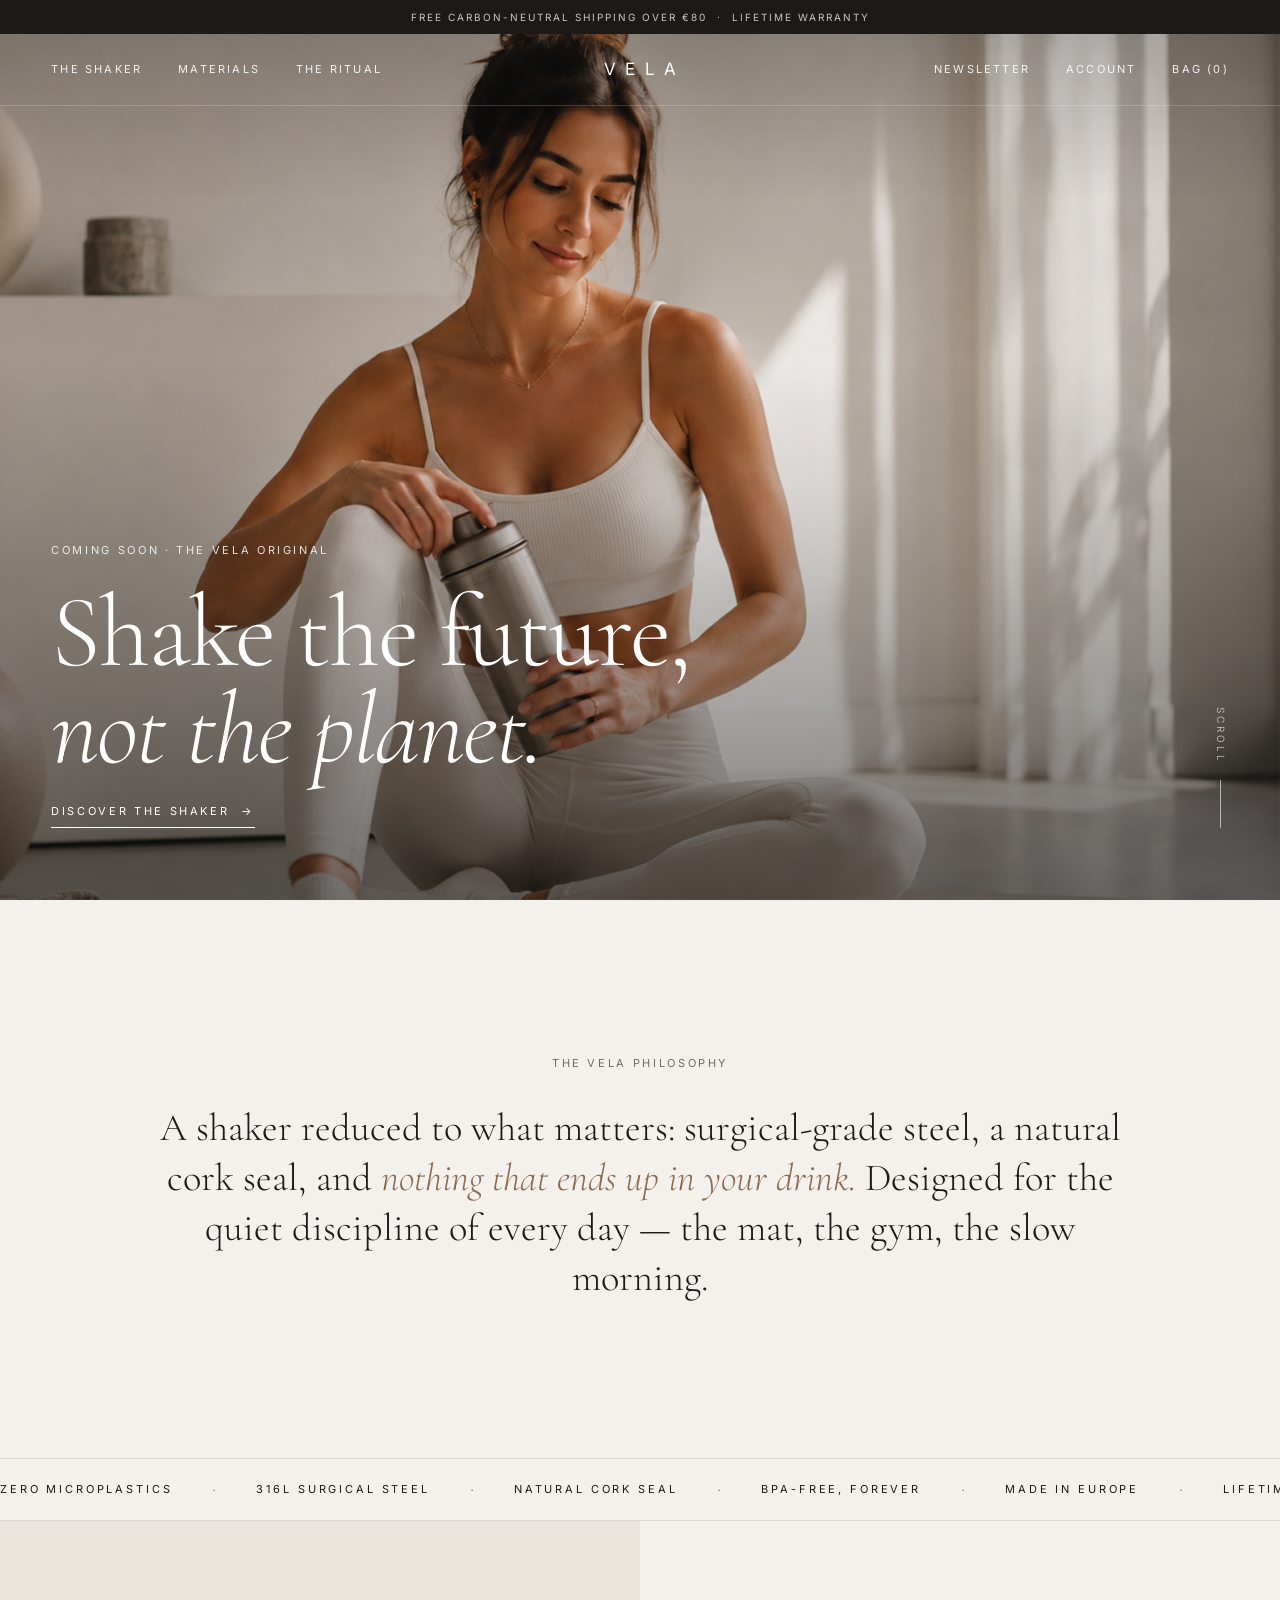
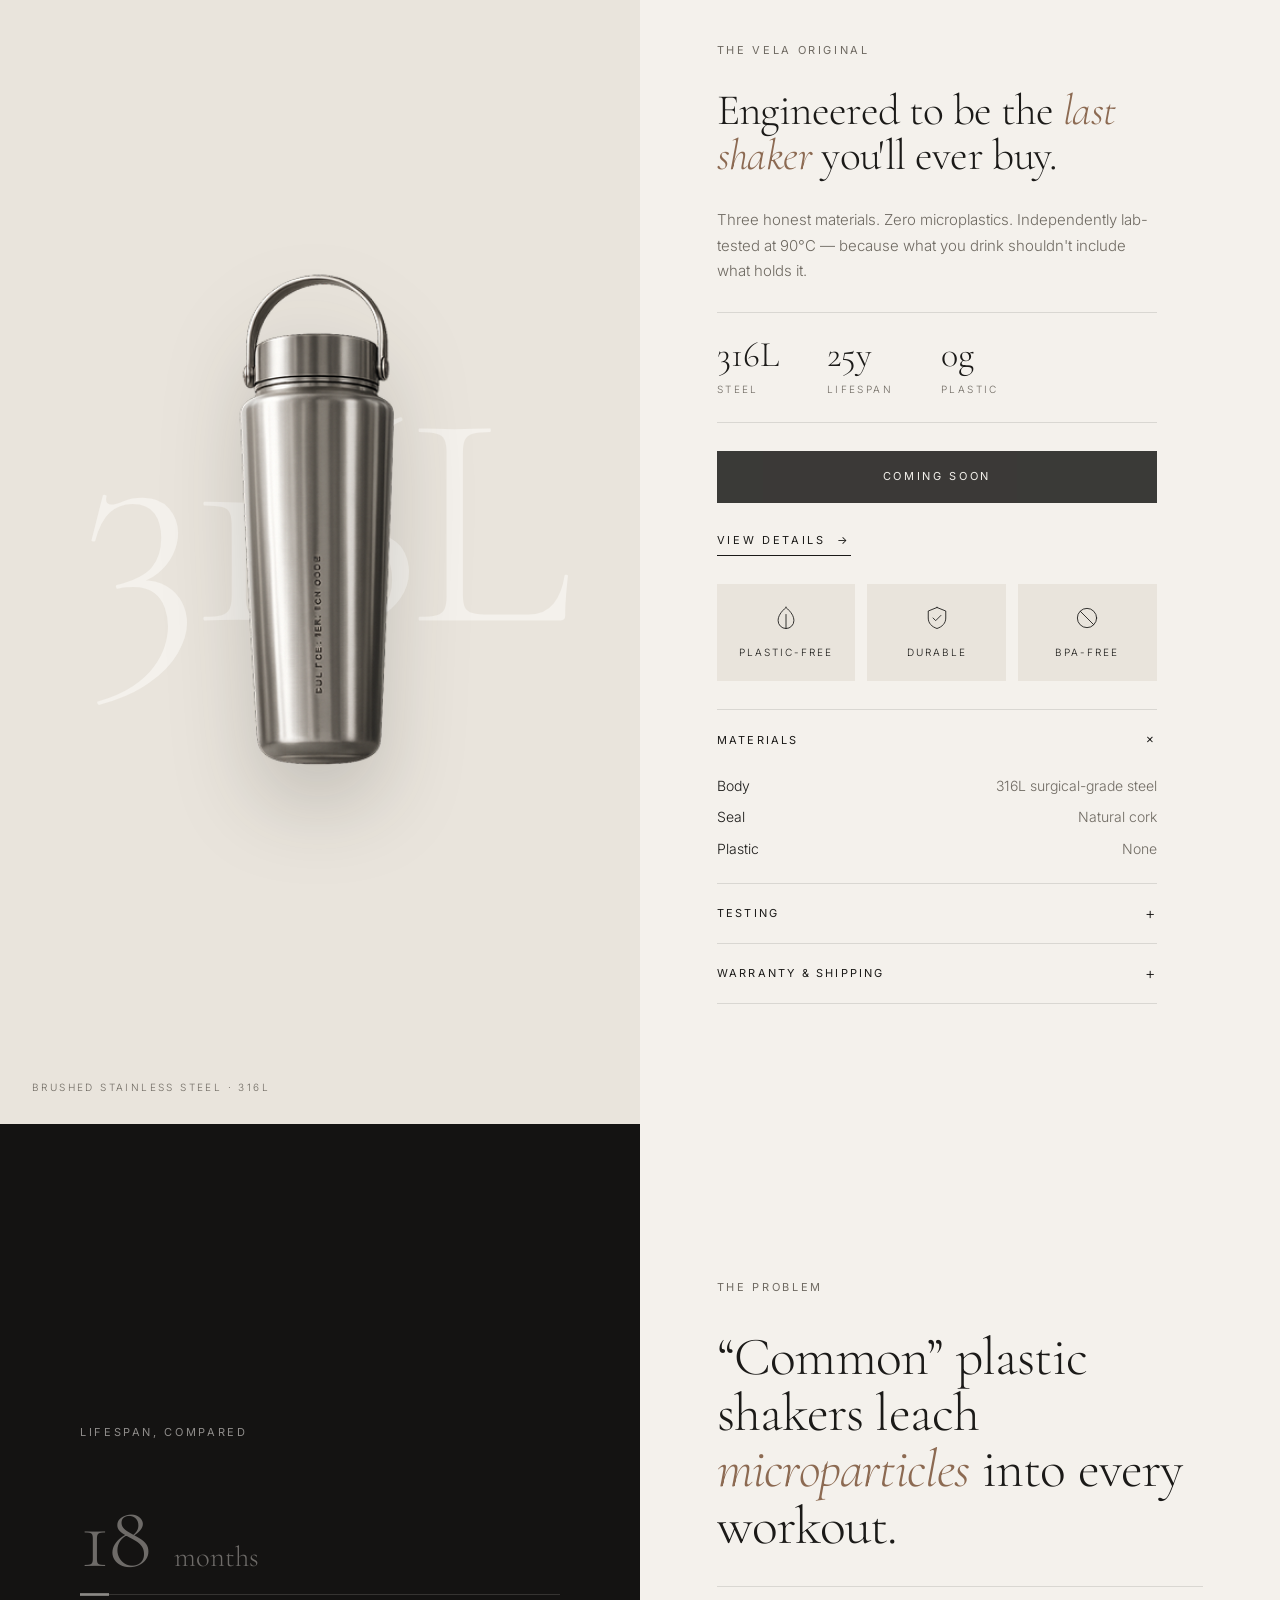
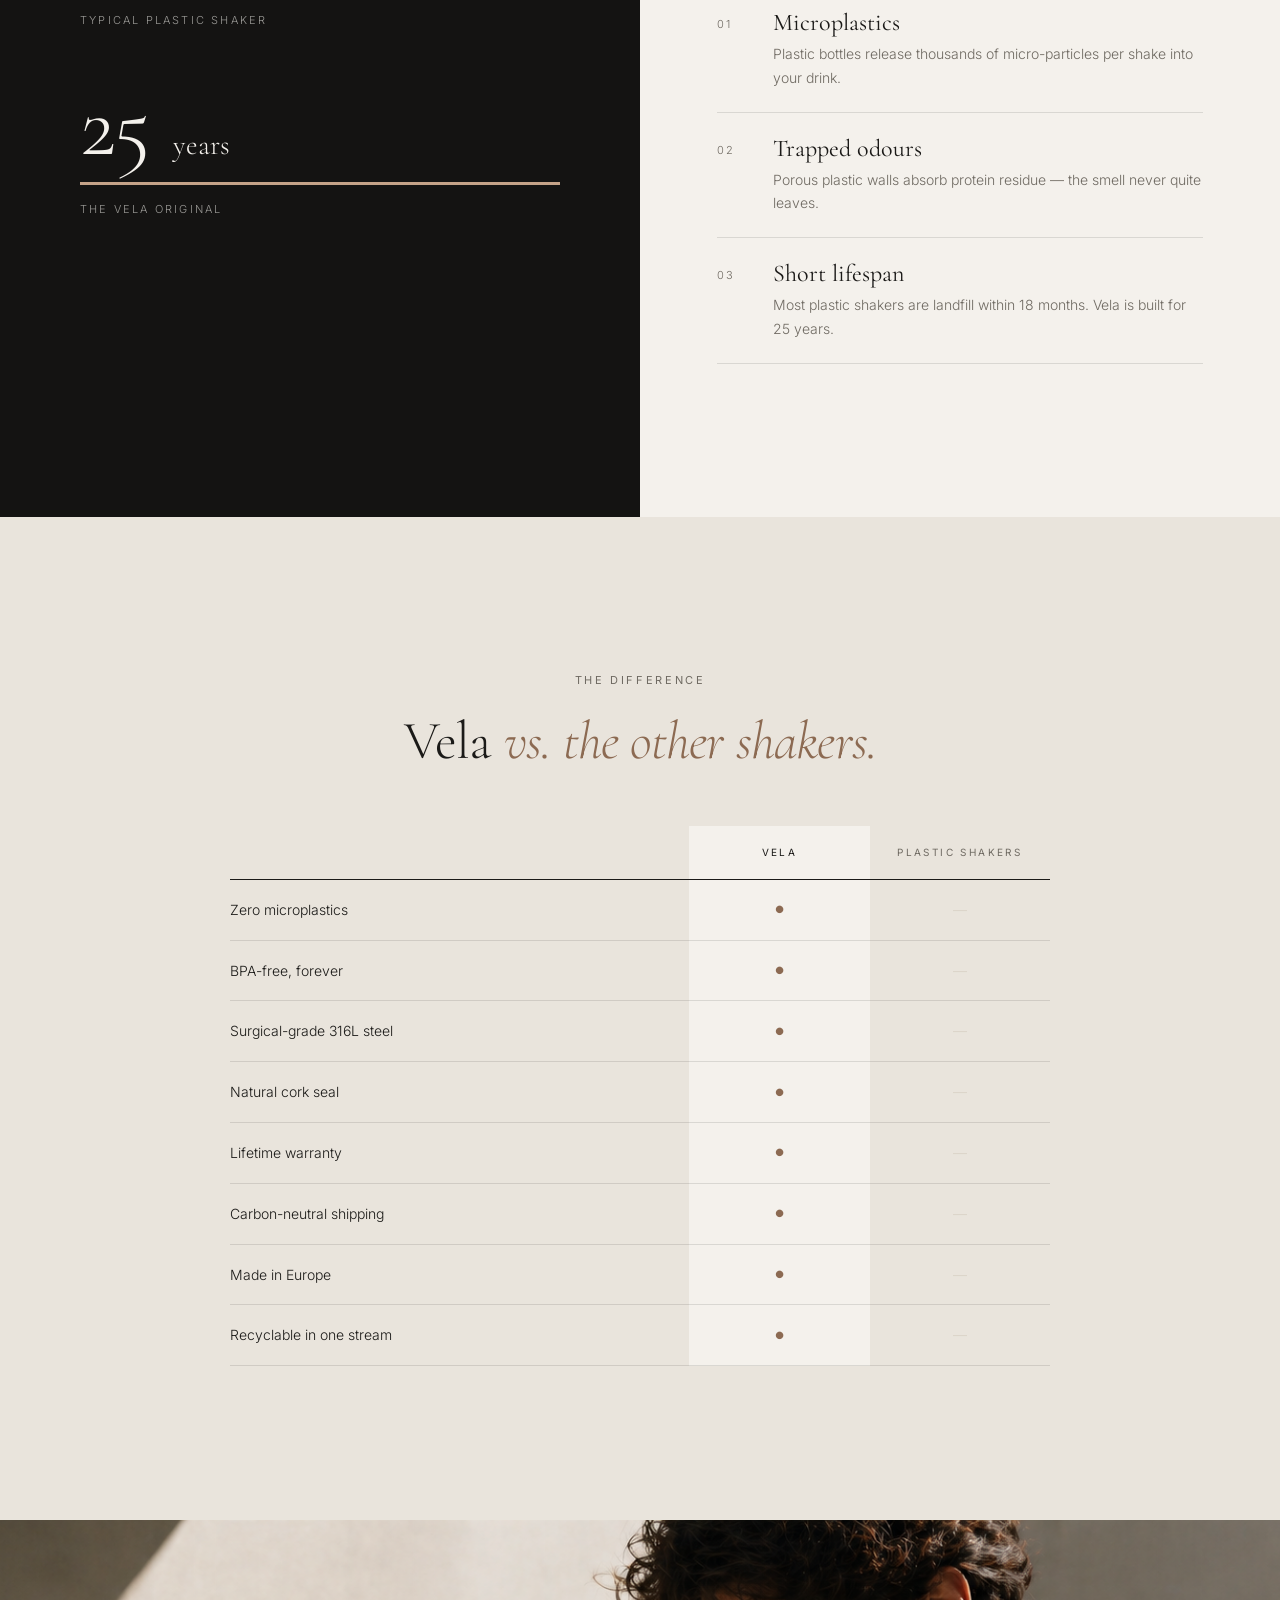
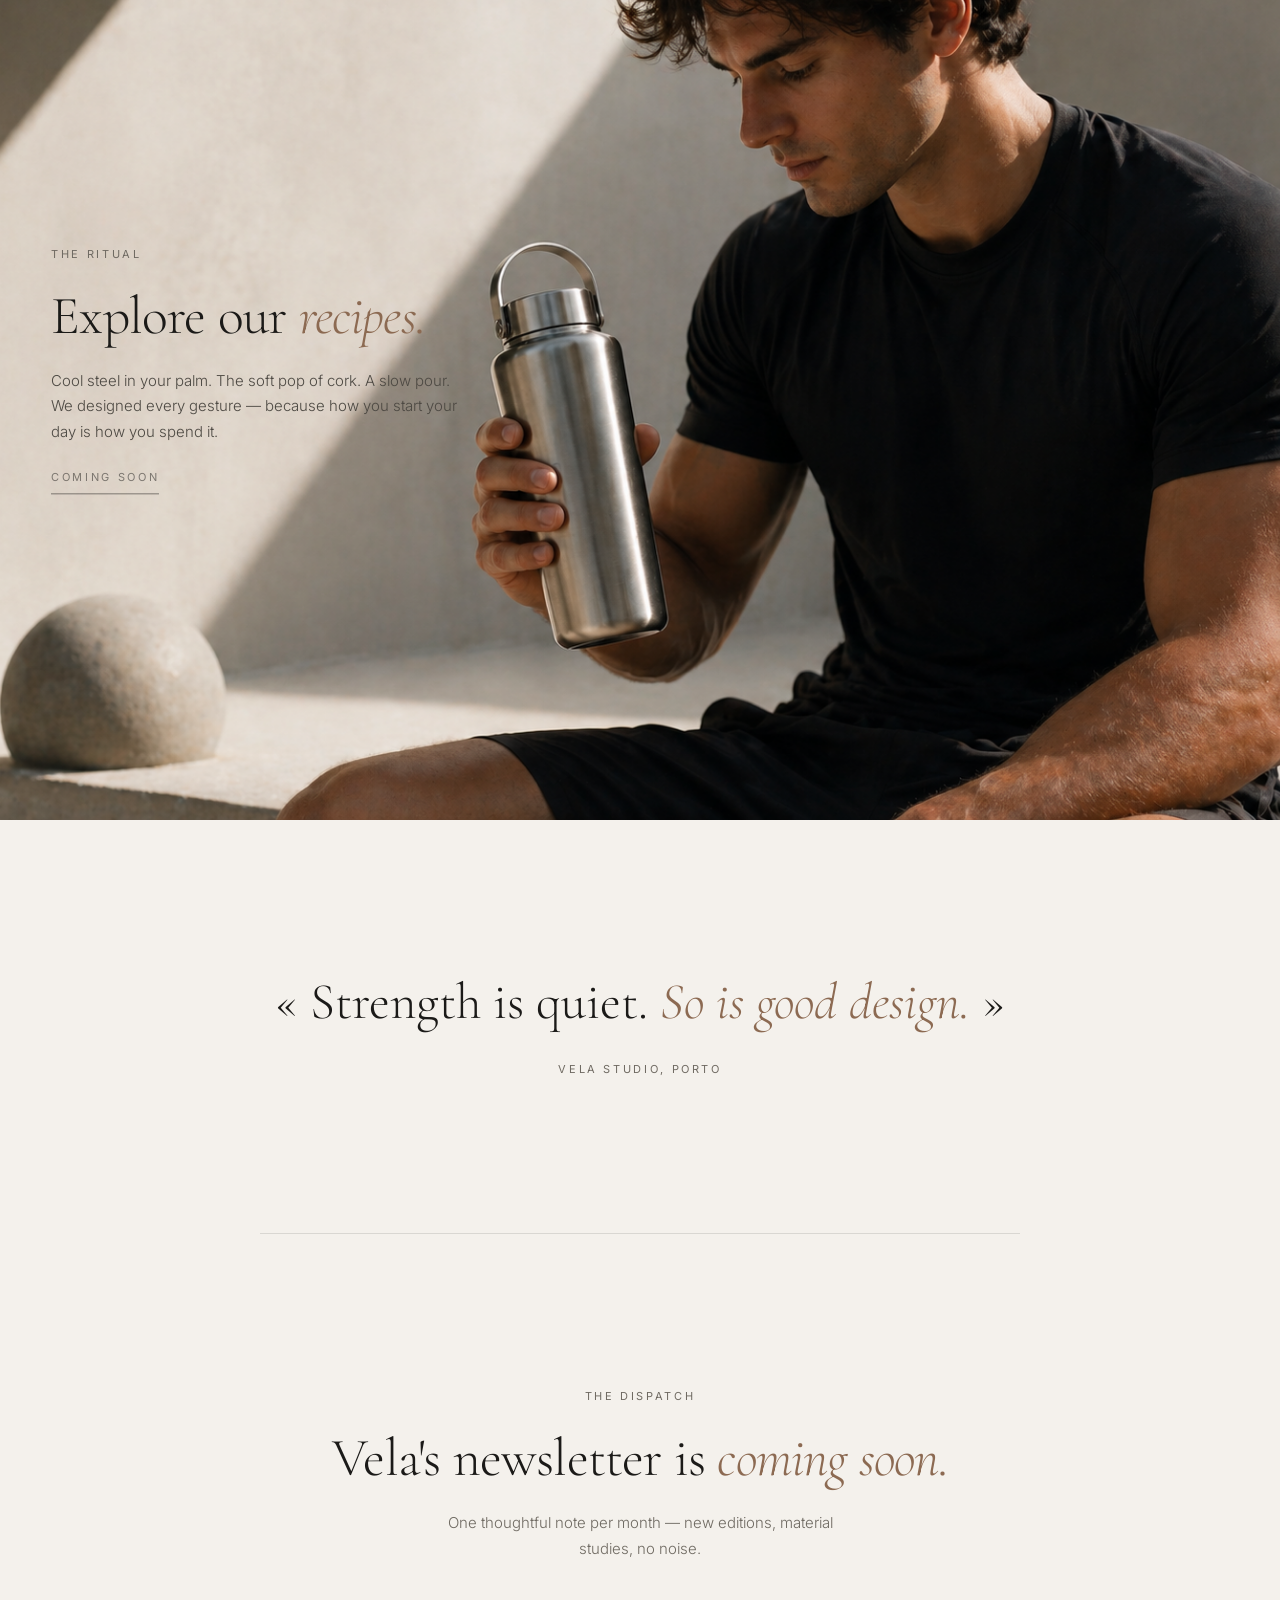
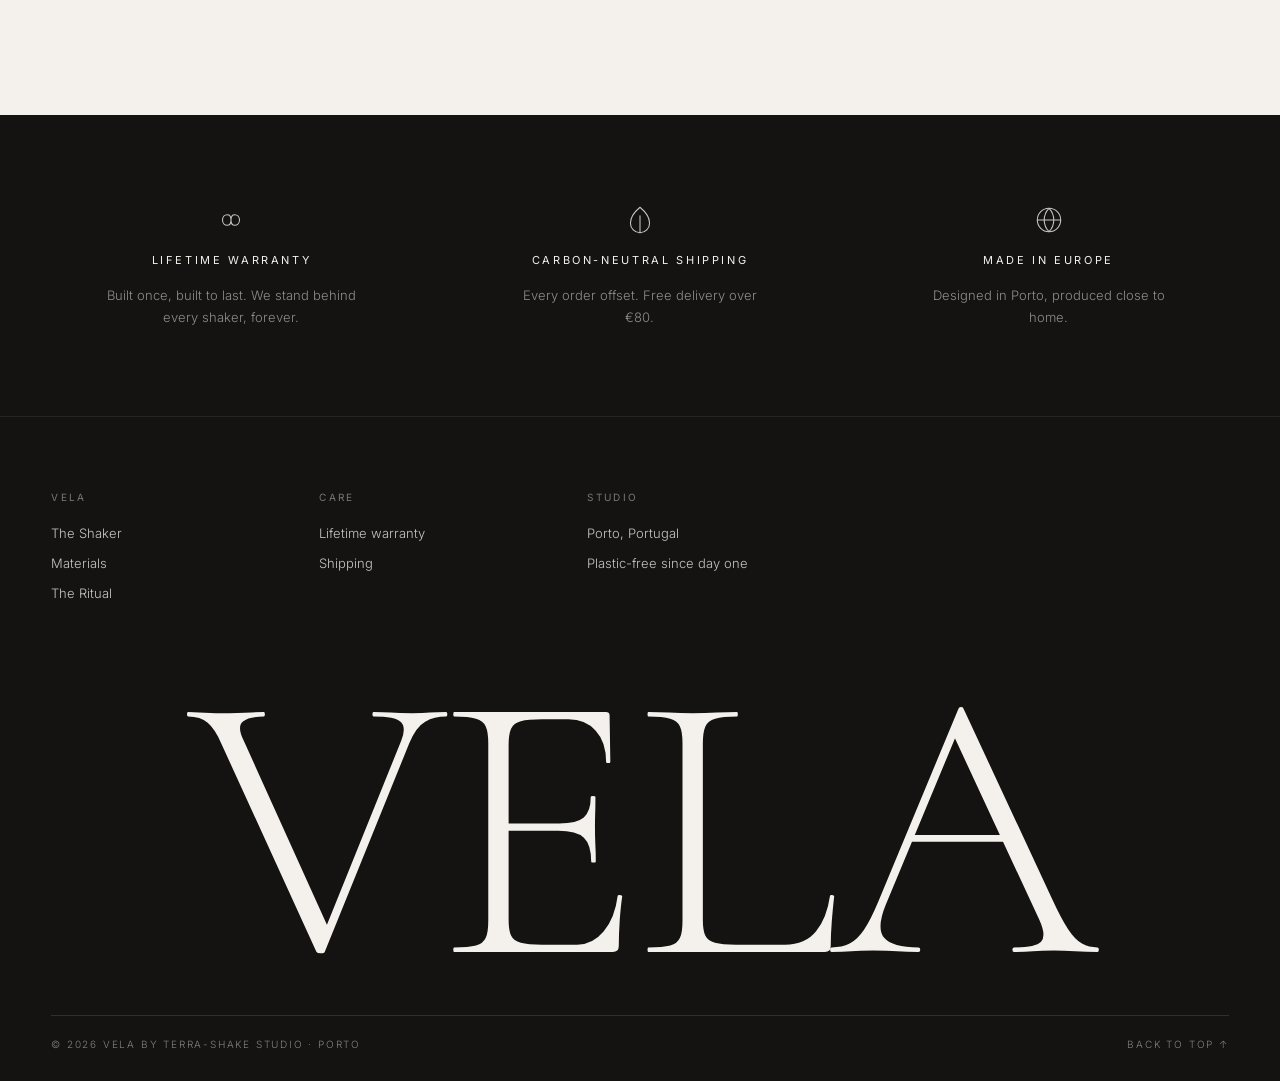
==== commit 3d4043cb: "Align product/problem split edges and replace low-res image - Product section grid now 1fr 1fr to li" ====
--- a/index.html
+++ b/index.html
@@ -140,8 +140,20 @@
 
   <!-- PROBLEM (editorial split) -->
   <section class="split split-problem">
-    <div class="split-media">
-      <img src="assets/Pouring water into the shaker.png" alt="Plastic shaker bottle being opened" loading="lazy" />
+    <div class="split-media split-graphic">
+      <figure class="lifespan reveal">
+        <figcaption class="eyebrow">Lifespan, compared</figcaption>
+        <div class="lifespan-row">
+          <p class="lifespan-value">18 <span>months</span></p>
+          <div class="lifespan-bar"><span style="--w: 6%"></span></div>
+          <p class="lifespan-label">Typical plastic shaker</p>
+        </div>
+        <div class="lifespan-row is-vela">
+          <p class="lifespan-value">25 <span>years</span></p>
+          <div class="lifespan-bar"><span style="--w: 100%"></span></div>
+          <p class="lifespan-label">The Vela Original</p>
+        </div>
+      </figure>
     </div>
     <div class="split-text reveal">
       <p class="eyebrow">The Problem</p>
--- a/styles.css
+++ b/styles.css
@@ -328,7 +328,7 @@
 
 .product {
   display: grid;
-  grid-template-columns: 1.15fr 1fr;
+  grid-template-columns: 1fr 1fr;
   min-height: 100vh;
 }
 
@@ -473,6 +473,46 @@
   filter: saturate(.75);
 }
 
+/* Lifespan graphic (crisp at any size — replaces low-res photo) */
+.split-graphic {
+  background: var(--c-night);
+  color: var(--c-bone);
+  display: flex;
+  align-items: center;
+  justify-content: center;
+  padding: var(--section-y) clamp(24px, 6vw, 96px);
+}
+.lifespan { width: 100%; max-width: 480px; display: flex; flex-direction: column; gap: 56px; }
+.lifespan-row { display: flex; flex-direction: column; gap: 16px; }
+.lifespan-value {
+  font-family: var(--f-display);
+  font-weight: 300;
+  font-size: clamp(64px, 7vw, 112px);
+  line-height: 0.9;
+  letter-spacing: -0.02em;
+  color: rgba(244,241,236,0.4);
+}
+.lifespan-value span { font-size: 0.32em; letter-spacing: 0; margin-left: 4px; }
+.is-vela .lifespan-value { color: var(--c-bone); }
+.lifespan-bar { height: 1px; background: rgba(244,241,236,0.15); }
+.lifespan .eyebrow { color: rgba(244,241,236,0.55); }
+.lifespan-bar span {
+  display: block;
+  height: 3px;
+  margin-top: -1px;
+  width: 0;
+  background: rgba(244,241,236,0.45);
+  transition: width 1.8s .3s var(--ease);
+}
+.is-vela .lifespan-bar span { background: #c4a288; }
+.lifespan.is-visible .lifespan-bar span { width: var(--w); }
+.lifespan-label {
+  font-size: 11px;
+  letter-spacing: 0.2em;
+  text-transform: uppercase;
+  color: rgba(244,241,236,0.6);
+}
+
 .split-text {
   display: flex;
   flex-direction: column;
@@ -719,6 +759,7 @@
   .product-details { padding: 80px var(--gutter); }
   .split { grid-template-columns: 1fr; min-height: 0; }
   .split-media { height: 56vh; }
+  .split-graphic { height: auto; padding: 80px var(--gutter); }
 }
 
 @media (max-width: 768px) {
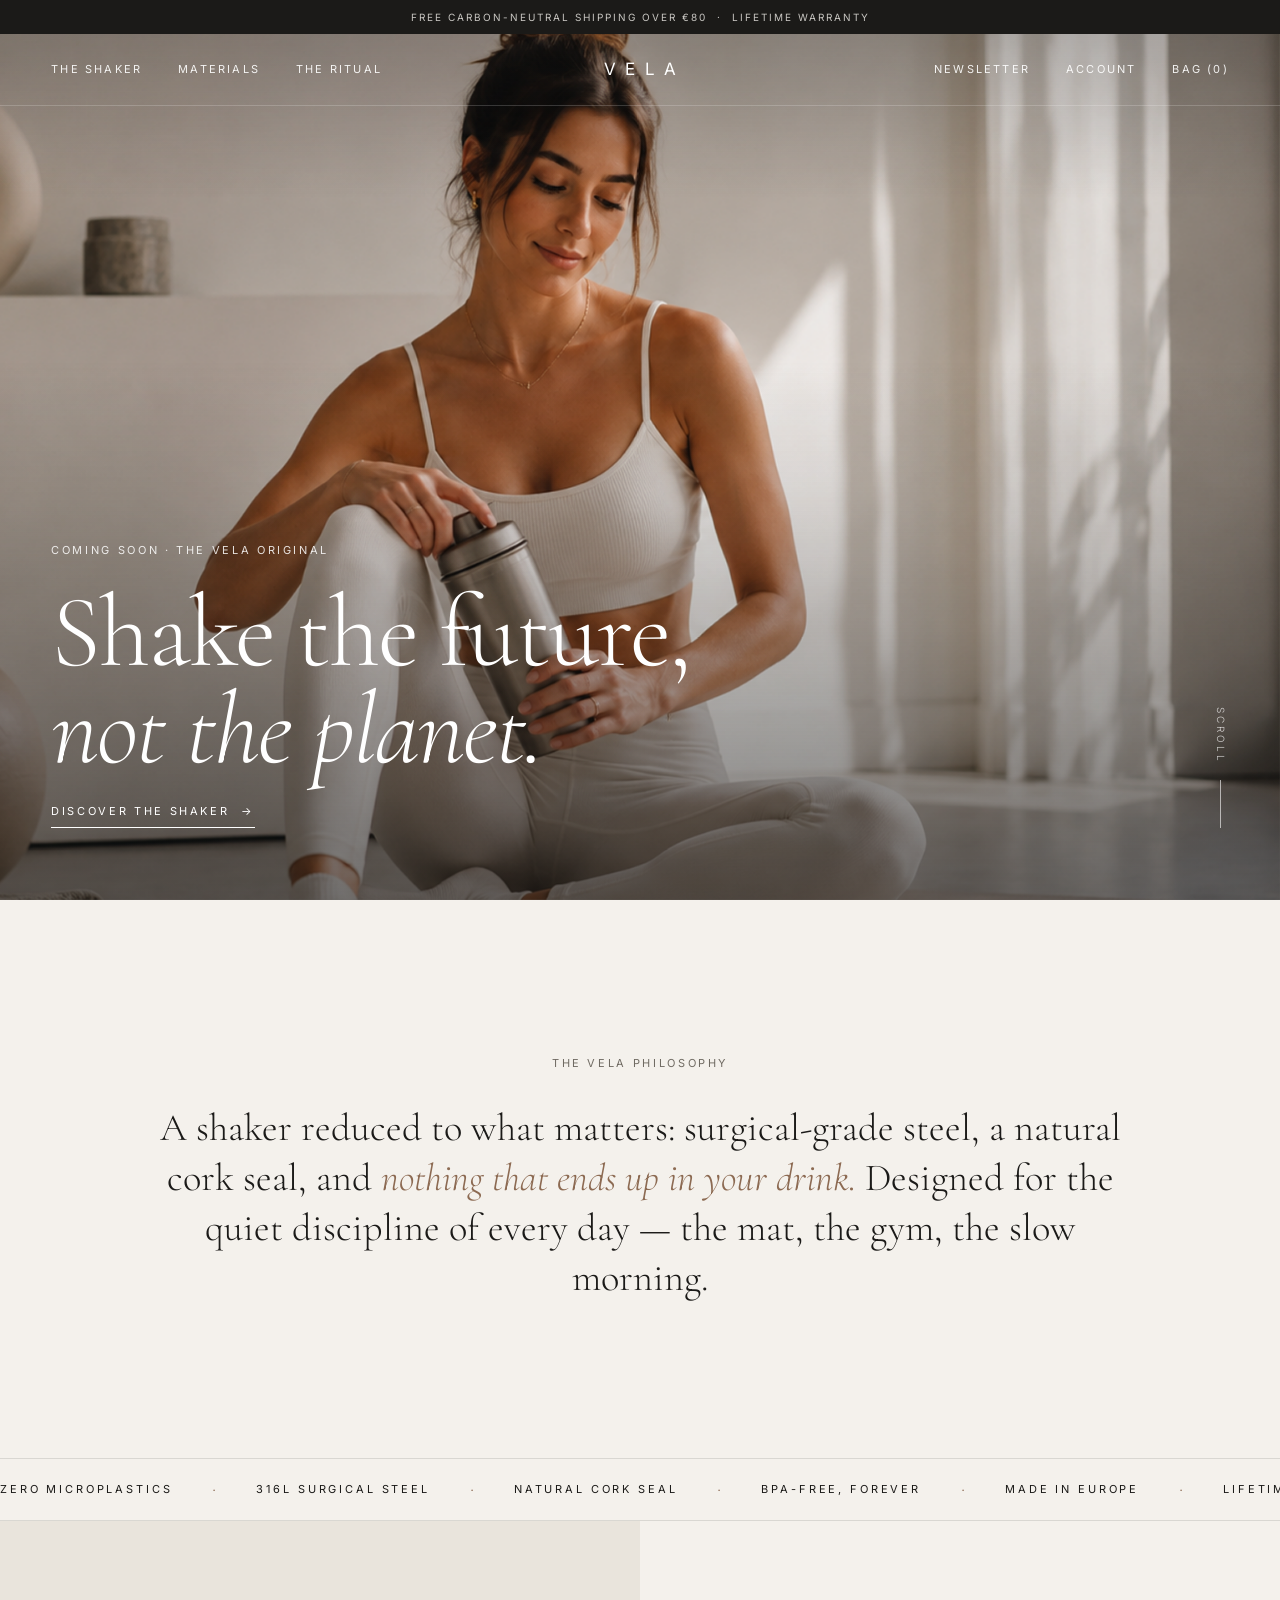
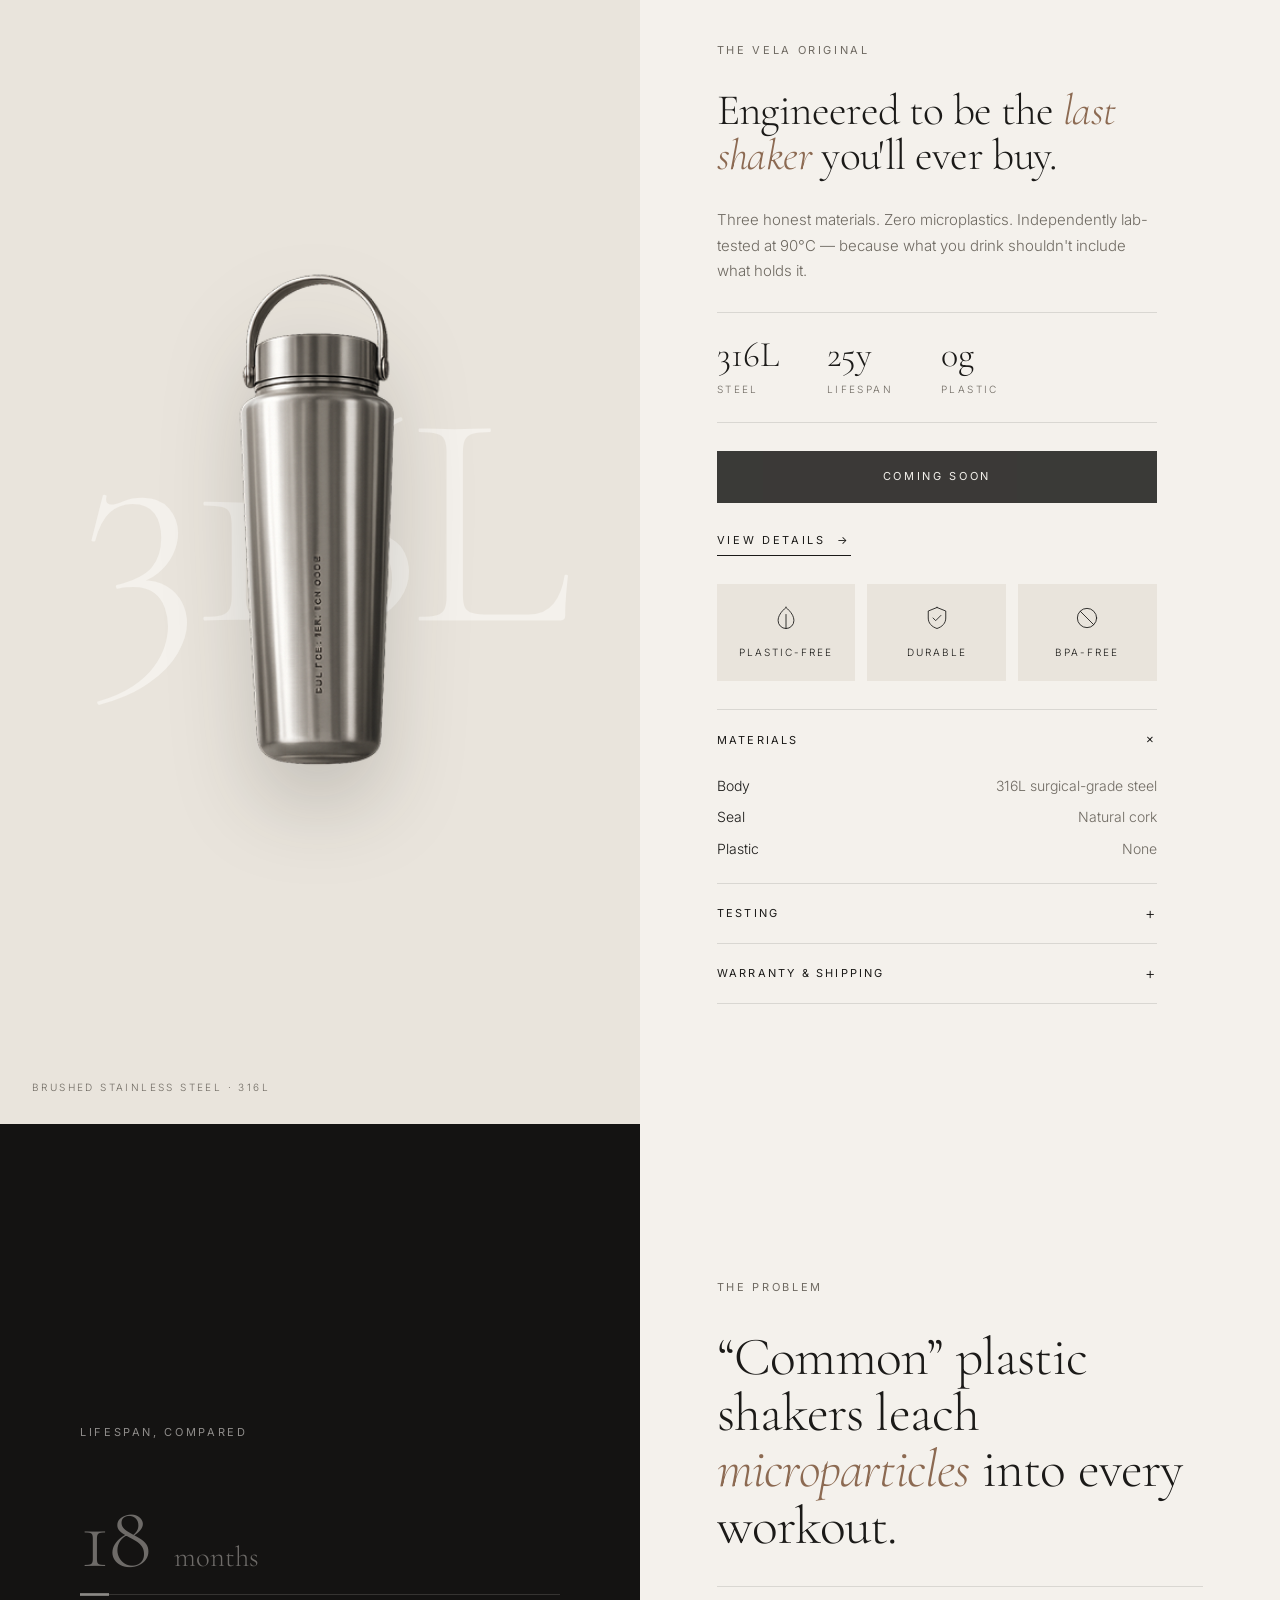
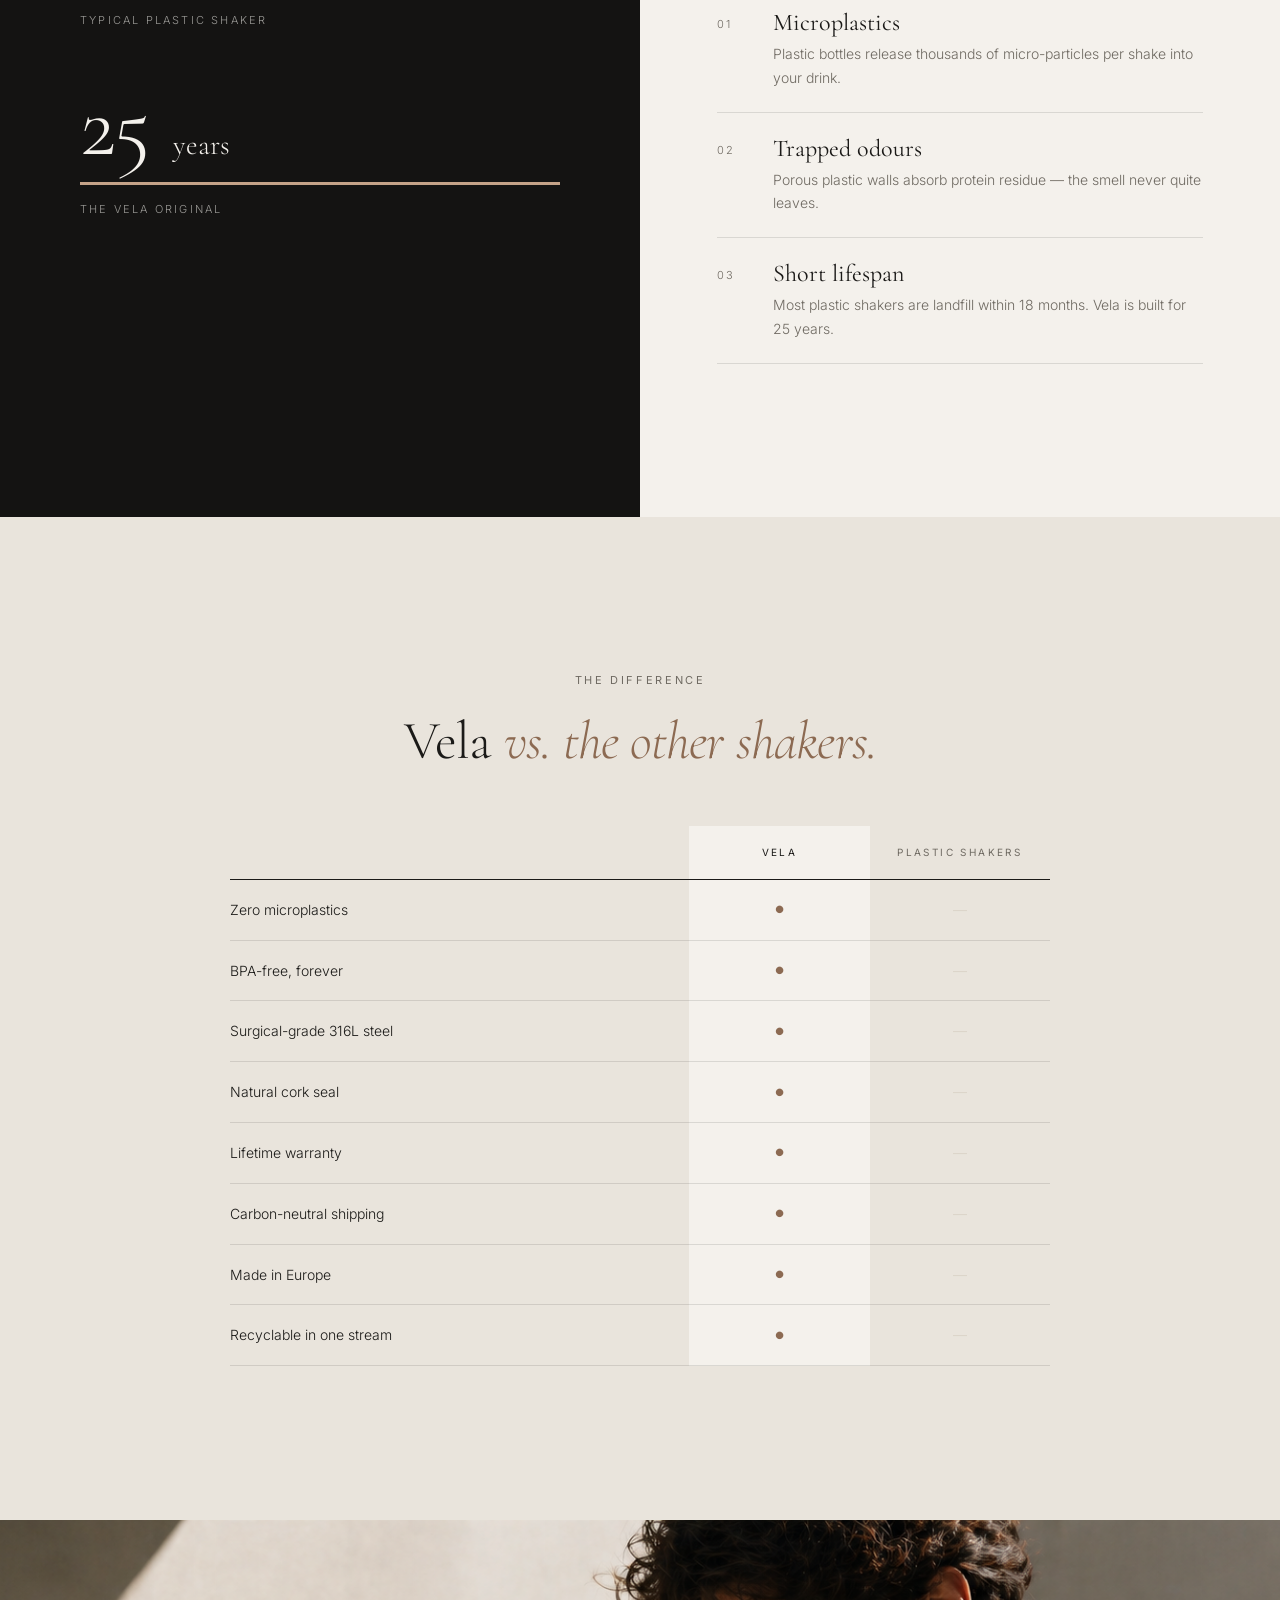
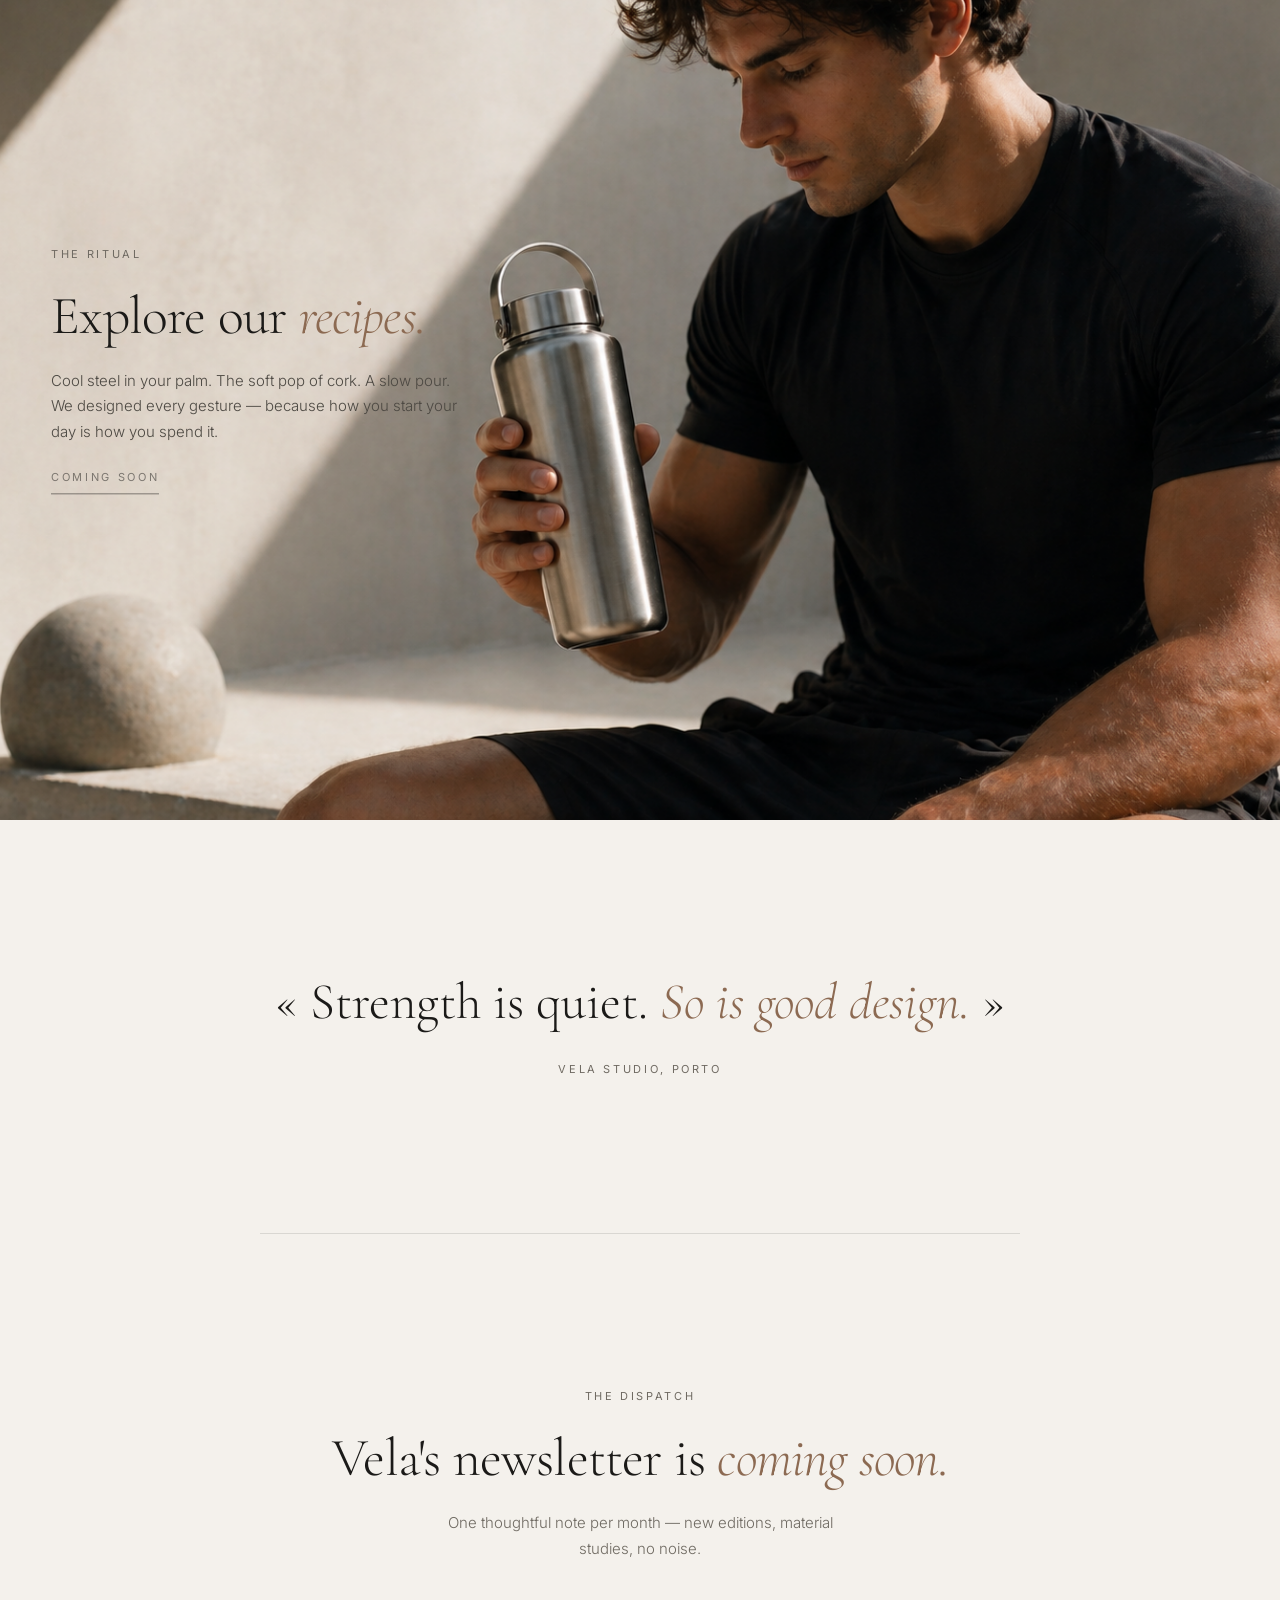
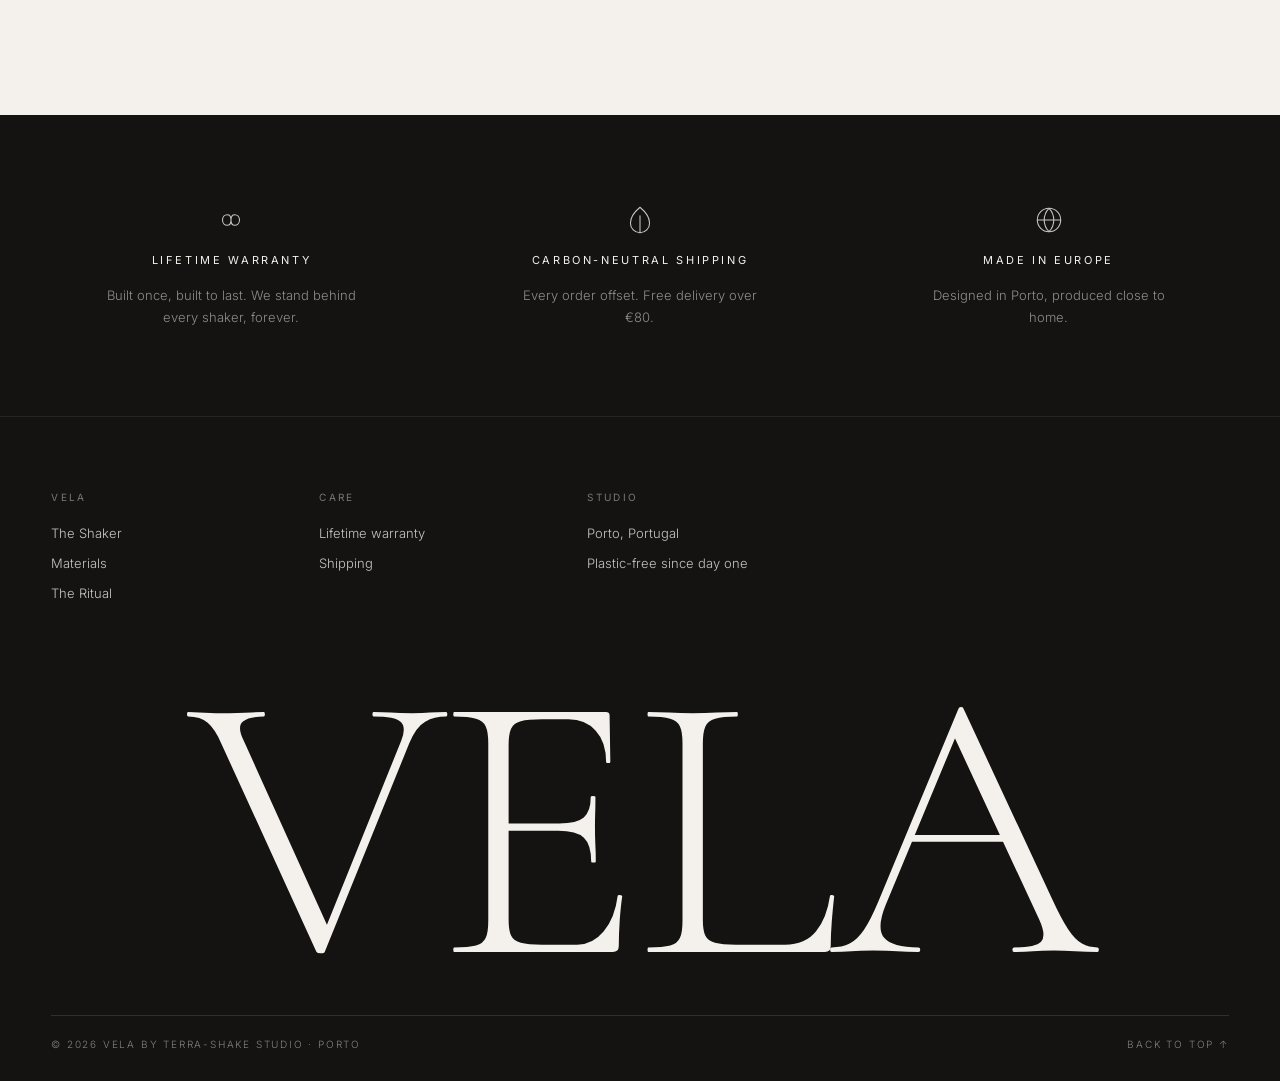
==== commit 1dc33dea: "Add cache-busting version to CSS/JS links GitHub Pages caches assets for 10 minutes, so browsers cou" ====
--- a/index.html
+++ b/index.html
@@ -8,7 +8,7 @@
   <link rel="preconnect" href="https://fonts.googleapis.com" />
   <link rel="preconnect" href="https://fonts.gstatic.com" crossorigin />
   <link href="https://fonts.googleapis.com/css2?family=Cormorant+Garamond:ital,wght@0,300;0,400;1,300;1,400&family=Inter:wght@300;400;500&display=swap" rel="stylesheet" />
-  <link rel="stylesheet" href="styles.css" />
+  <link rel="stylesheet" href="styles.css?v=3" />
 </head>
 <body id="top">
 
@@ -293,6 +293,6 @@
     </div>
   </footer>
 
-  <script src="script.js"></script>
+  <script src="script.js?v=3"></script>
 </body>
 </html>
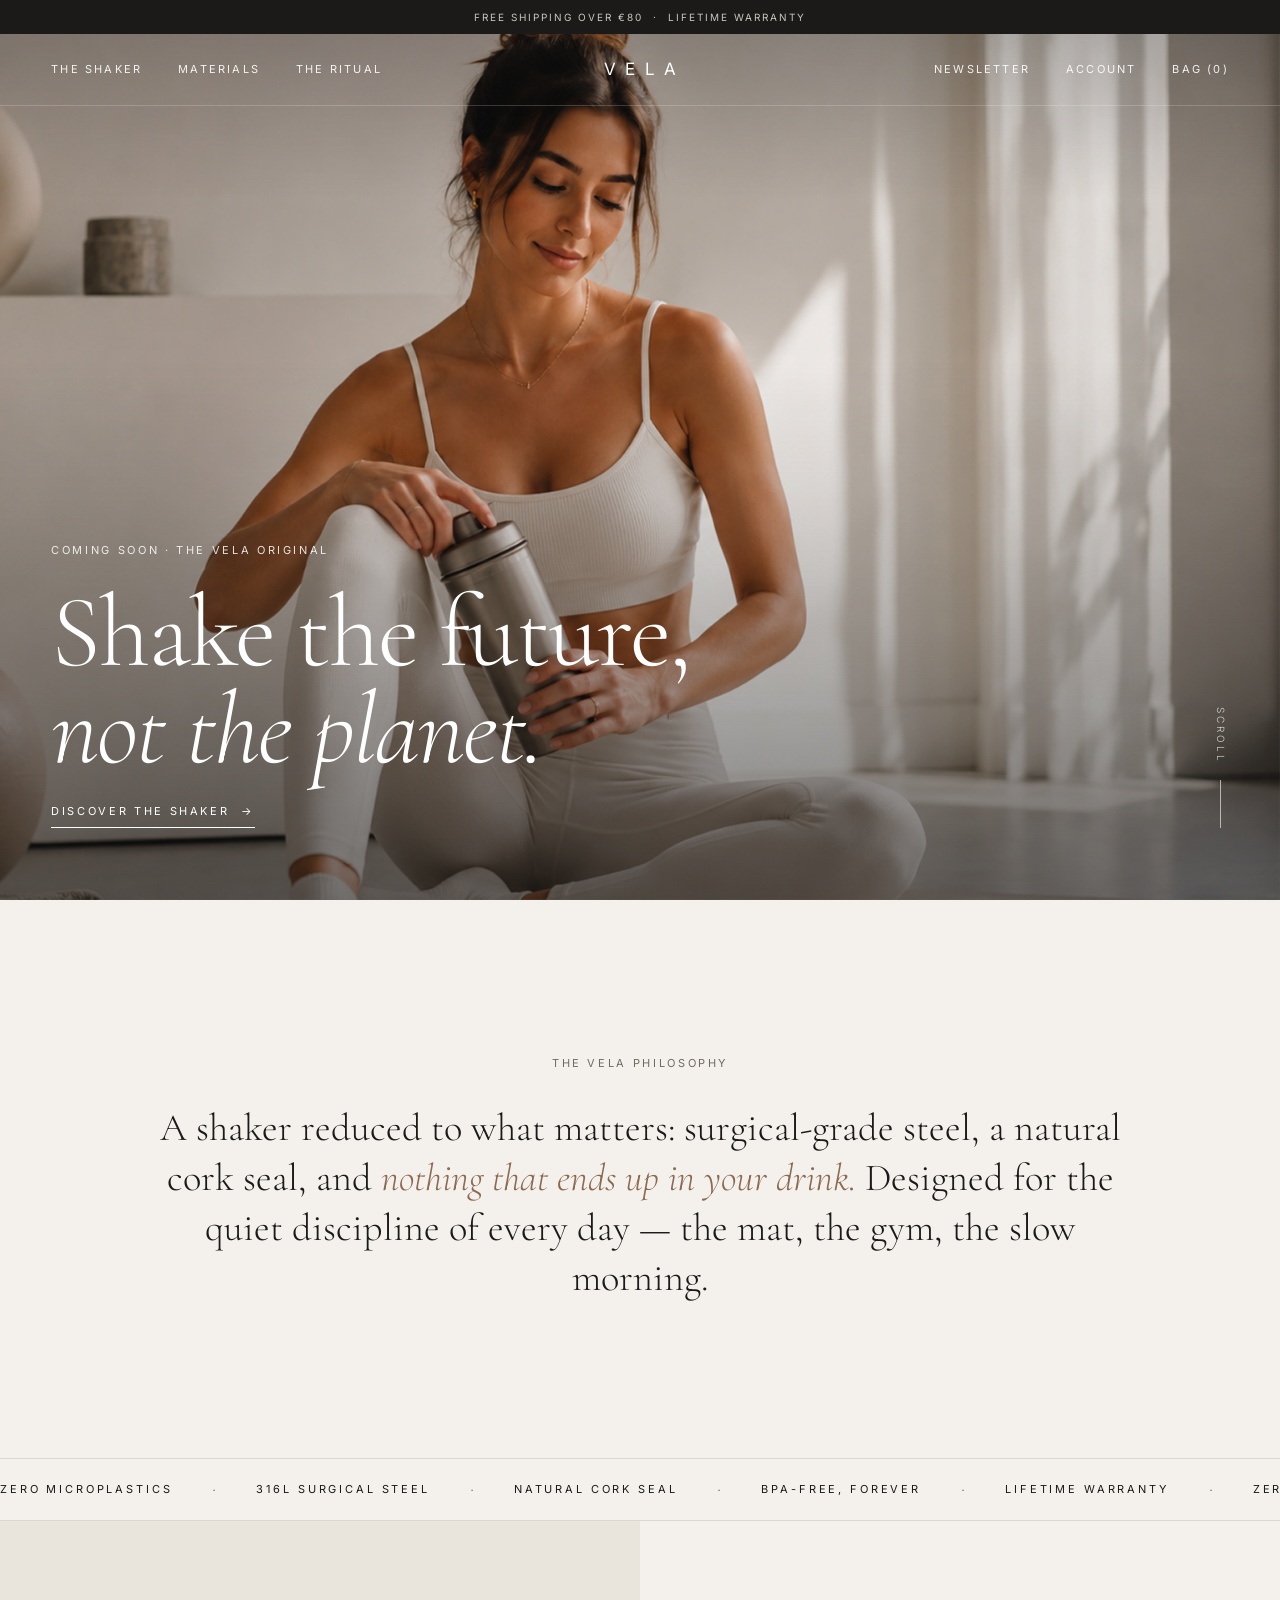
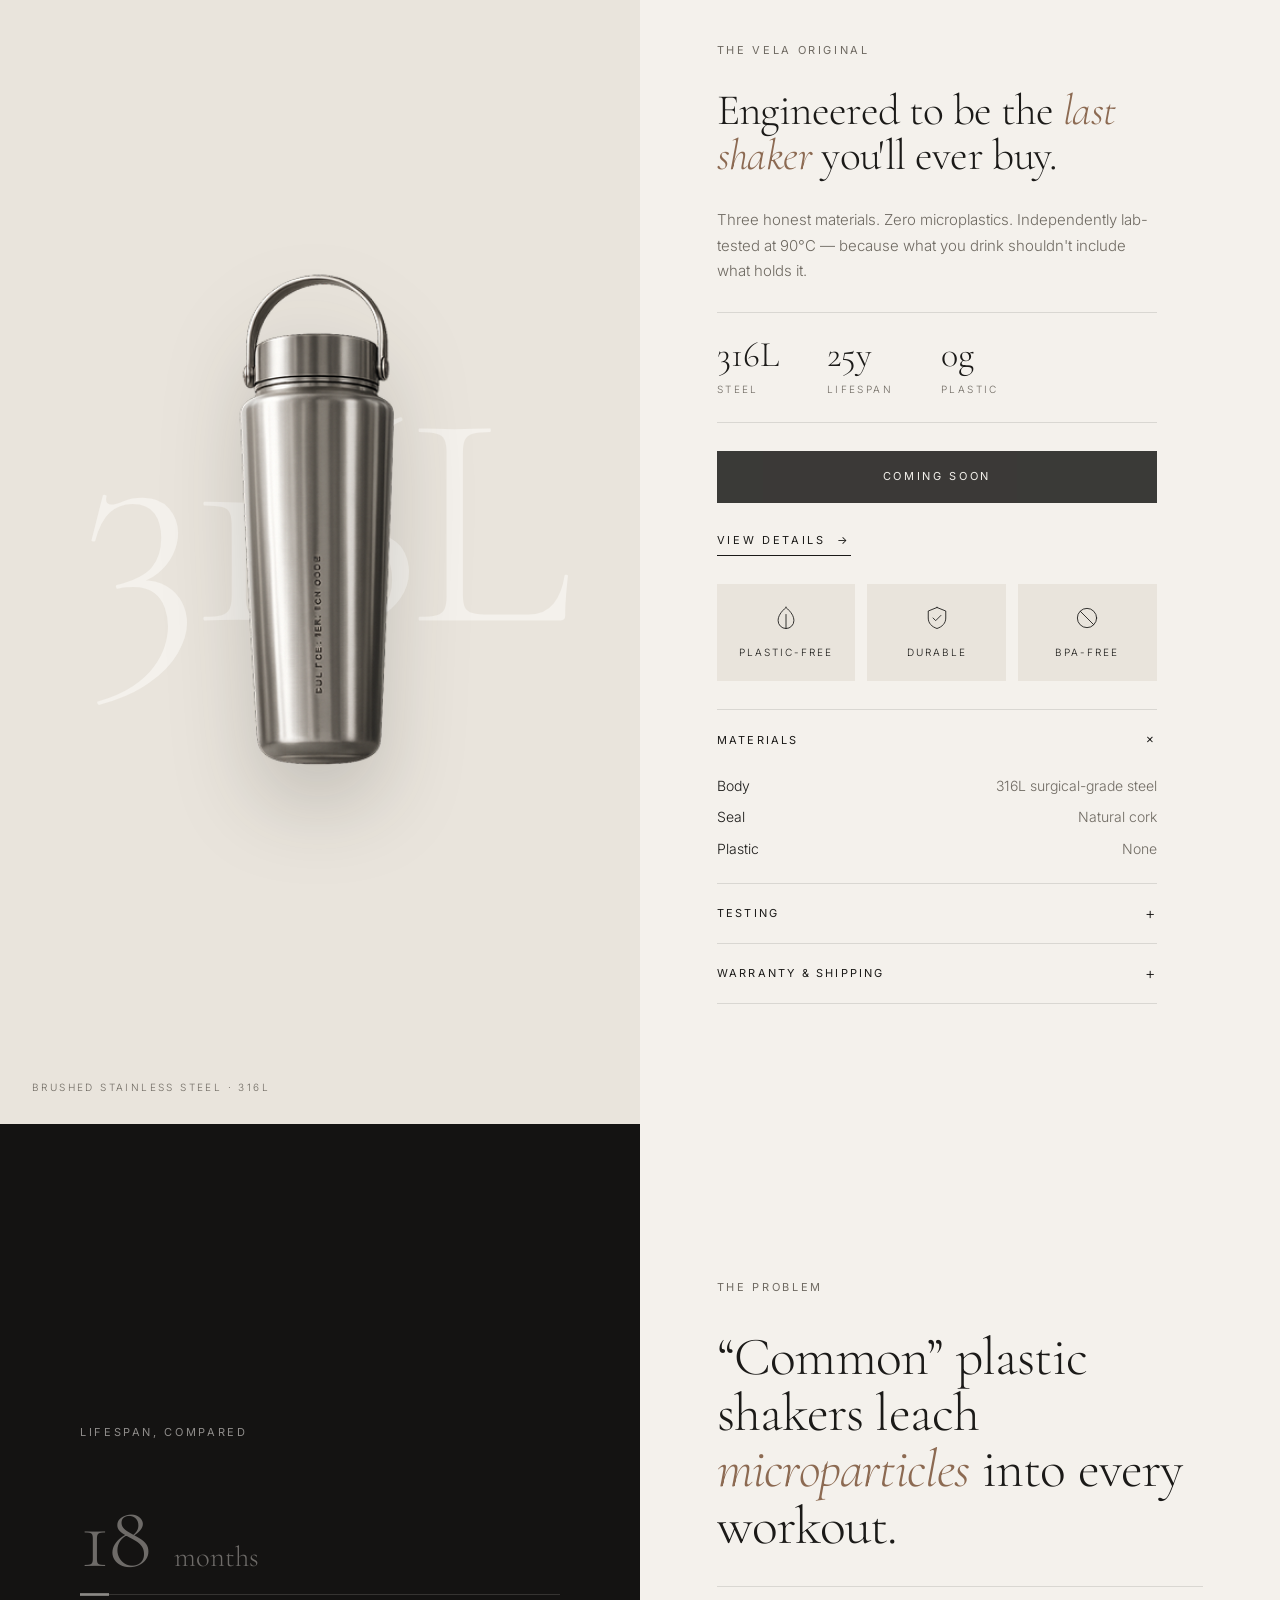
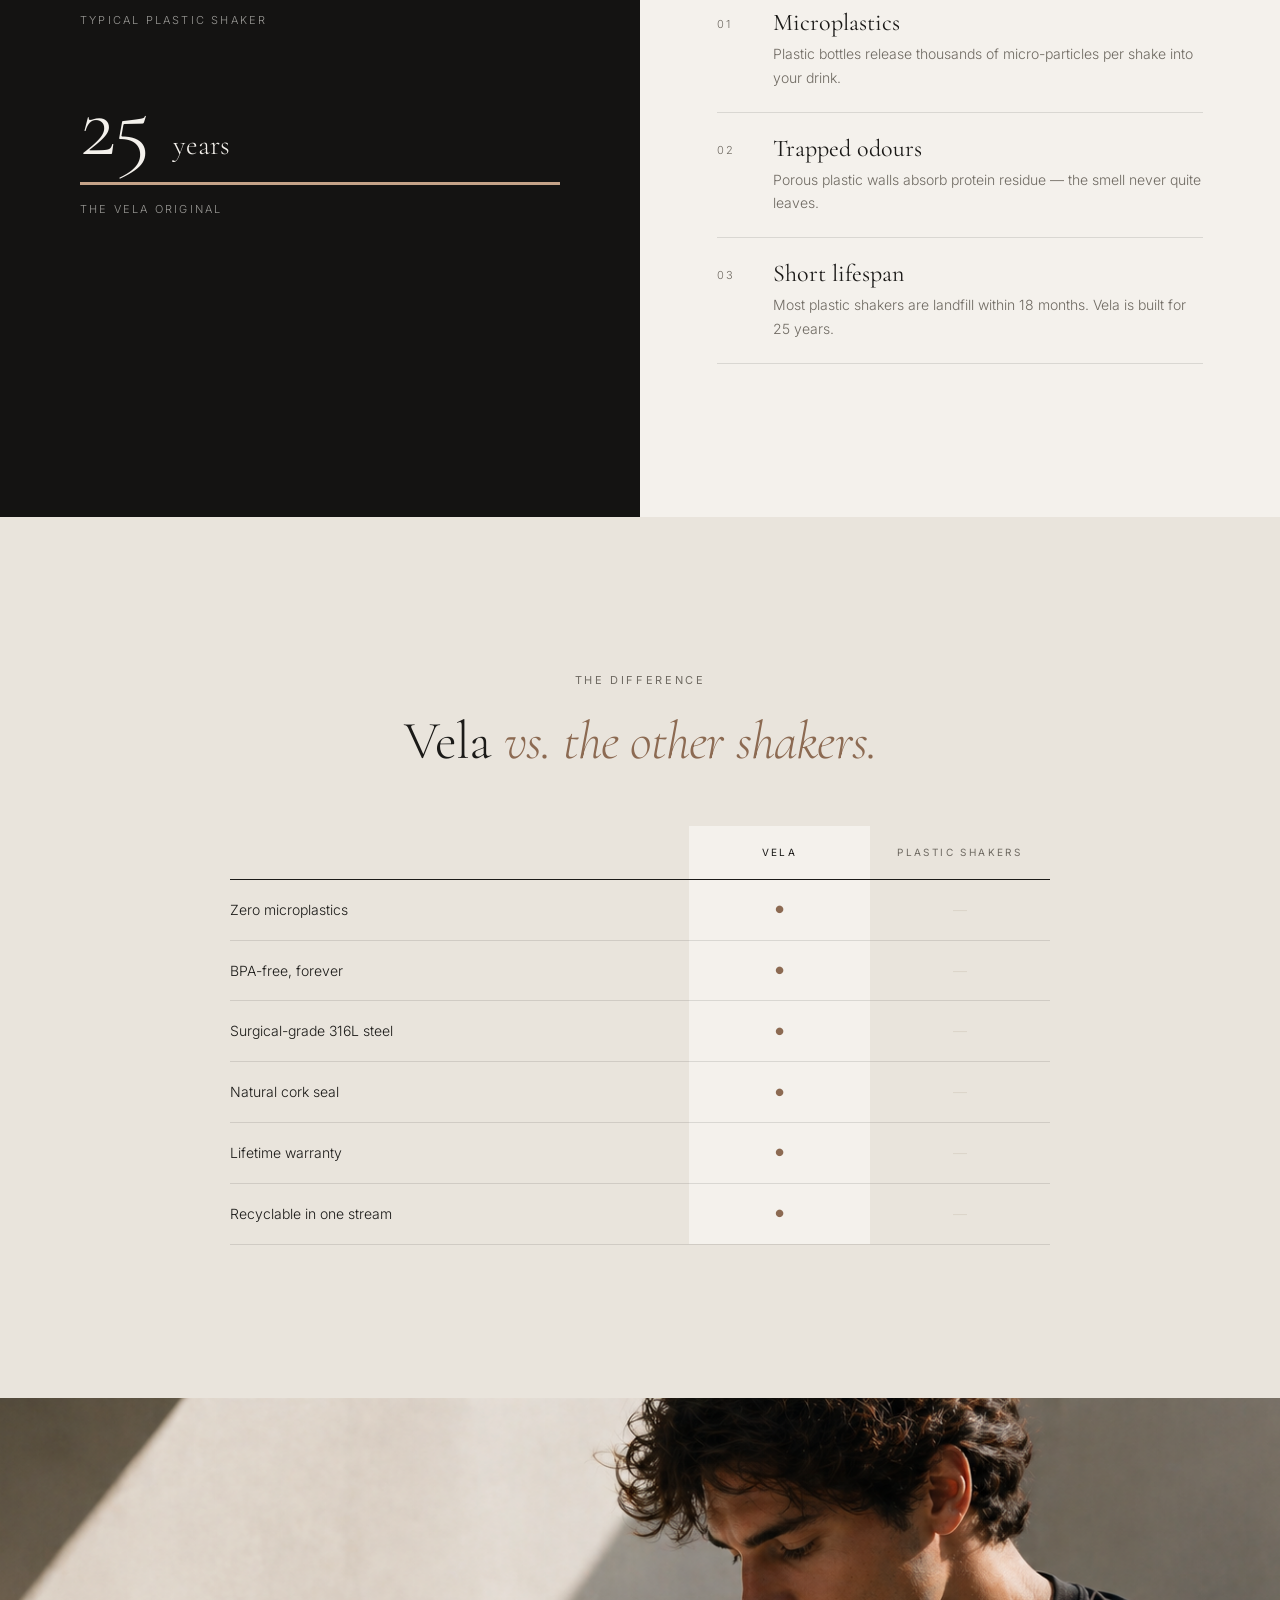
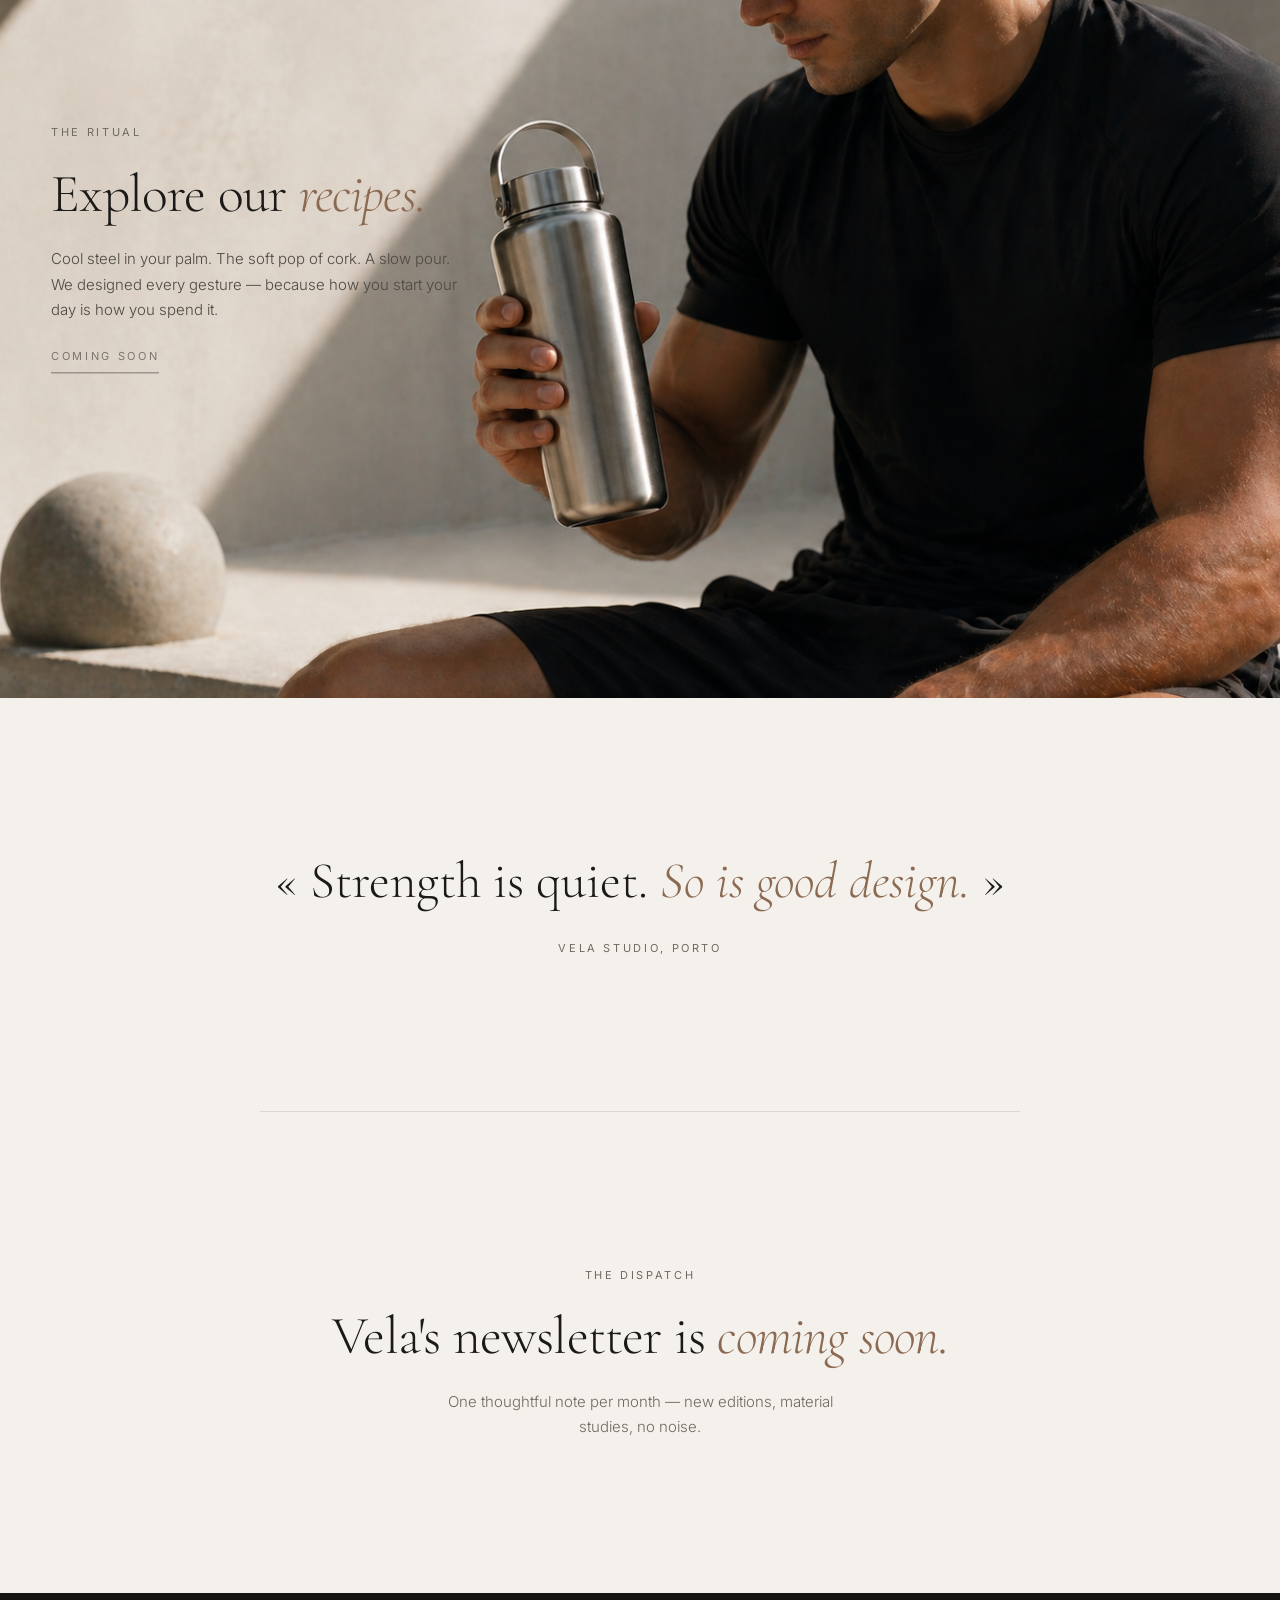
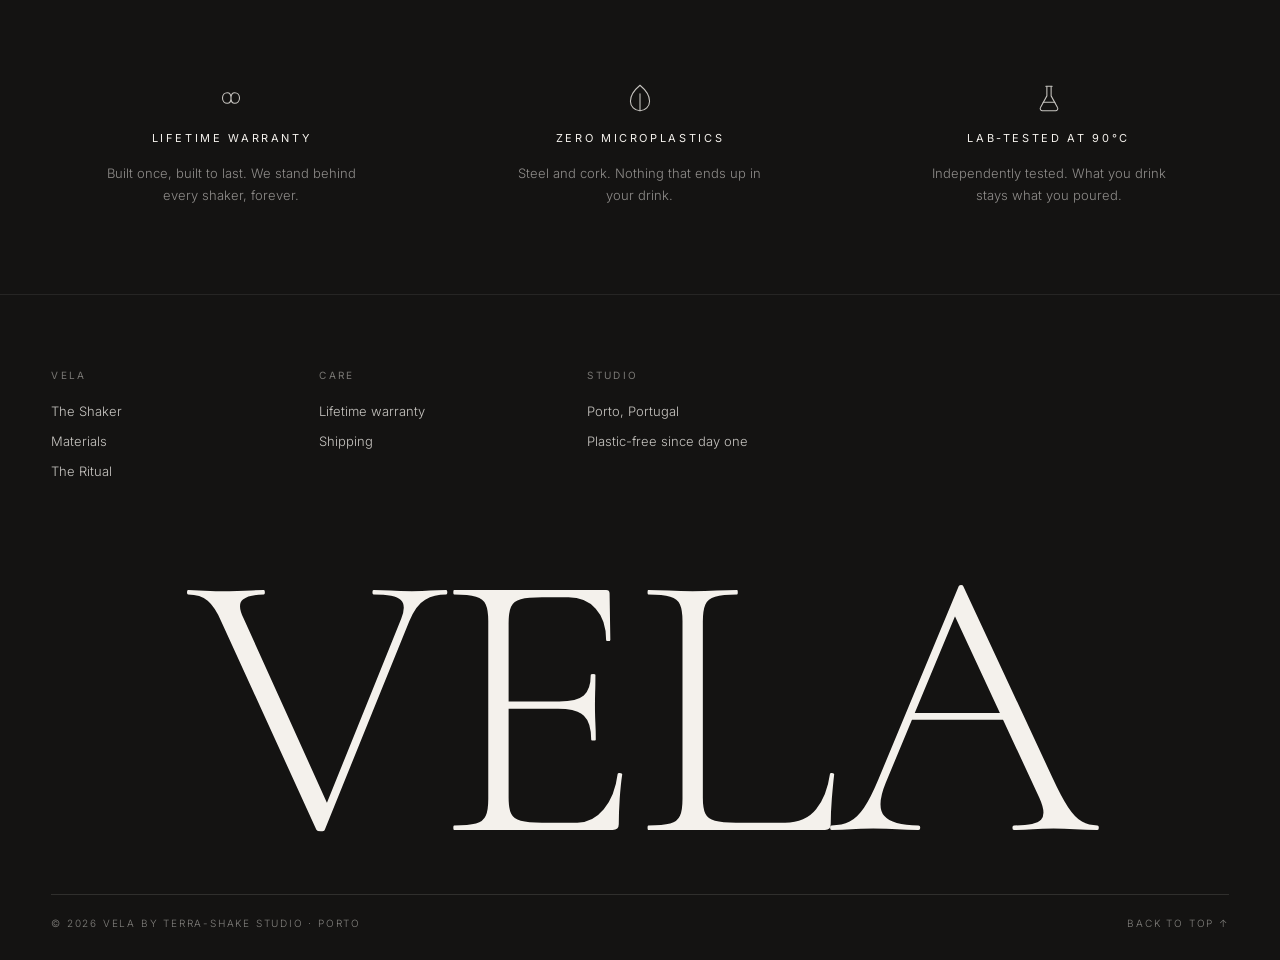
==== commit 5c2986be: "Remove "Made in Europe" and carbon-neutral shipping claims Replaced trust-band and key-element slots" ====
--- a/index.html
+++ b/index.html
@@ -15,7 +15,7 @@
   <!-- HEADER (promo + nav) -->
   <header class="site-header" id="siteHeader">
     <div class="promo-banner">
-      Free carbon-neutral shipping over €80<span class="promo-extra"> &nbsp;·&nbsp; Lifetime warranty</span>
+      Free shipping over €80<span class="promo-extra"> &nbsp;·&nbsp; Lifetime warranty</span>
     </div>
     <nav class="nav">
       <div class="nav-left">
@@ -64,13 +64,11 @@
       <span>316L surgical steel</span><i>·</i>
       <span>Natural cork seal</span><i>·</i>
       <span>BPA-free, forever</span><i>·</i>
-      <span>Made in Europe</span><i>·</i>
       <span>Lifetime warranty</span><i>·</i>
       <span>Zero microplastics</span><i>·</i>
       <span>316L surgical steel</span><i>·</i>
       <span>Natural cork seal</span><i>·</i>
       <span>BPA-free, forever</span><i>·</i>
-      <span>Made in Europe</span><i>·</i>
       <span>Lifetime warranty</span><i>·</i>
     </div>
   </div>
@@ -132,7 +130,7 @@
         </details>
         <details>
           <summary>Warranty &amp; shipping</summary>
-          <p>Lifetime warranty. Carbon-neutral shipping, free over €80.</p>
+          <p>Lifetime warranty. Free shipping over €80.</p>
         </details>
       </div>
     </div>
@@ -206,8 +204,6 @@
           <tr><th scope="row">Surgical-grade 316L steel</th><td class="col-vela yes">●</td><td class="no">—</td></tr>
           <tr><th scope="row">Natural cork seal</th><td class="col-vela yes">●</td><td class="no">—</td></tr>
           <tr><th scope="row">Lifetime warranty</th><td class="col-vela yes">●</td><td class="no">—</td></tr>
-          <tr><th scope="row">Carbon-neutral shipping</th><td class="col-vela yes">●</td><td class="no">—</td></tr>
-          <tr><th scope="row">Made in Europe</th><td class="col-vela yes">●</td><td class="no">—</td></tr>
           <tr><th scope="row">Recyclable in one stream</th><td class="col-vela yes">●</td><td class="no">—</td></tr>
         </tbody>
       </table>
@@ -256,13 +252,13 @@
     </div>
     <div class="trust-item">
       <svg viewBox="0 0 32 32" aria-hidden="true"><path d="M16 4c6 5 9 10 9 15a9 9 0 0 1-18 0c0-5 3-10 9-15Z"/><path d="M16 12v16"/></svg>
-      <h3>Carbon-neutral shipping</h3>
-      <p>Every order offset. Free delivery over €80.</p>
+      <h3>Zero microplastics</h3>
+      <p>Steel and cork. Nothing that ends up in your drink.</p>
     </div>
     <div class="trust-item">
-      <svg viewBox="0 0 32 32" aria-hidden="true"><circle cx="16" cy="16" r="11"/><path d="M5 16h22M16 5c3 3 4.5 7 4.5 11S19 24 16 27c-3-3-4.5-7-4.5-11S13 8 16 5Z"/></svg>
-      <h3>Made in Europe</h3>
-      <p>Designed in Porto, produced close to home.</p>
+      <svg viewBox="0 0 32 32" aria-hidden="true"><path d="M13 5h6M14 5v9l-6 11a2 2 0 0 0 2 3h12a2 2 0 0 0 2-3l-6-11V5"/><path d="M10.5 20h11"/></svg>
+      <h3>Lab-tested at 90°C</h3>
+      <p>Independently tested. What you drink stays what you poured.</p>
     </div>
   </section>
 
